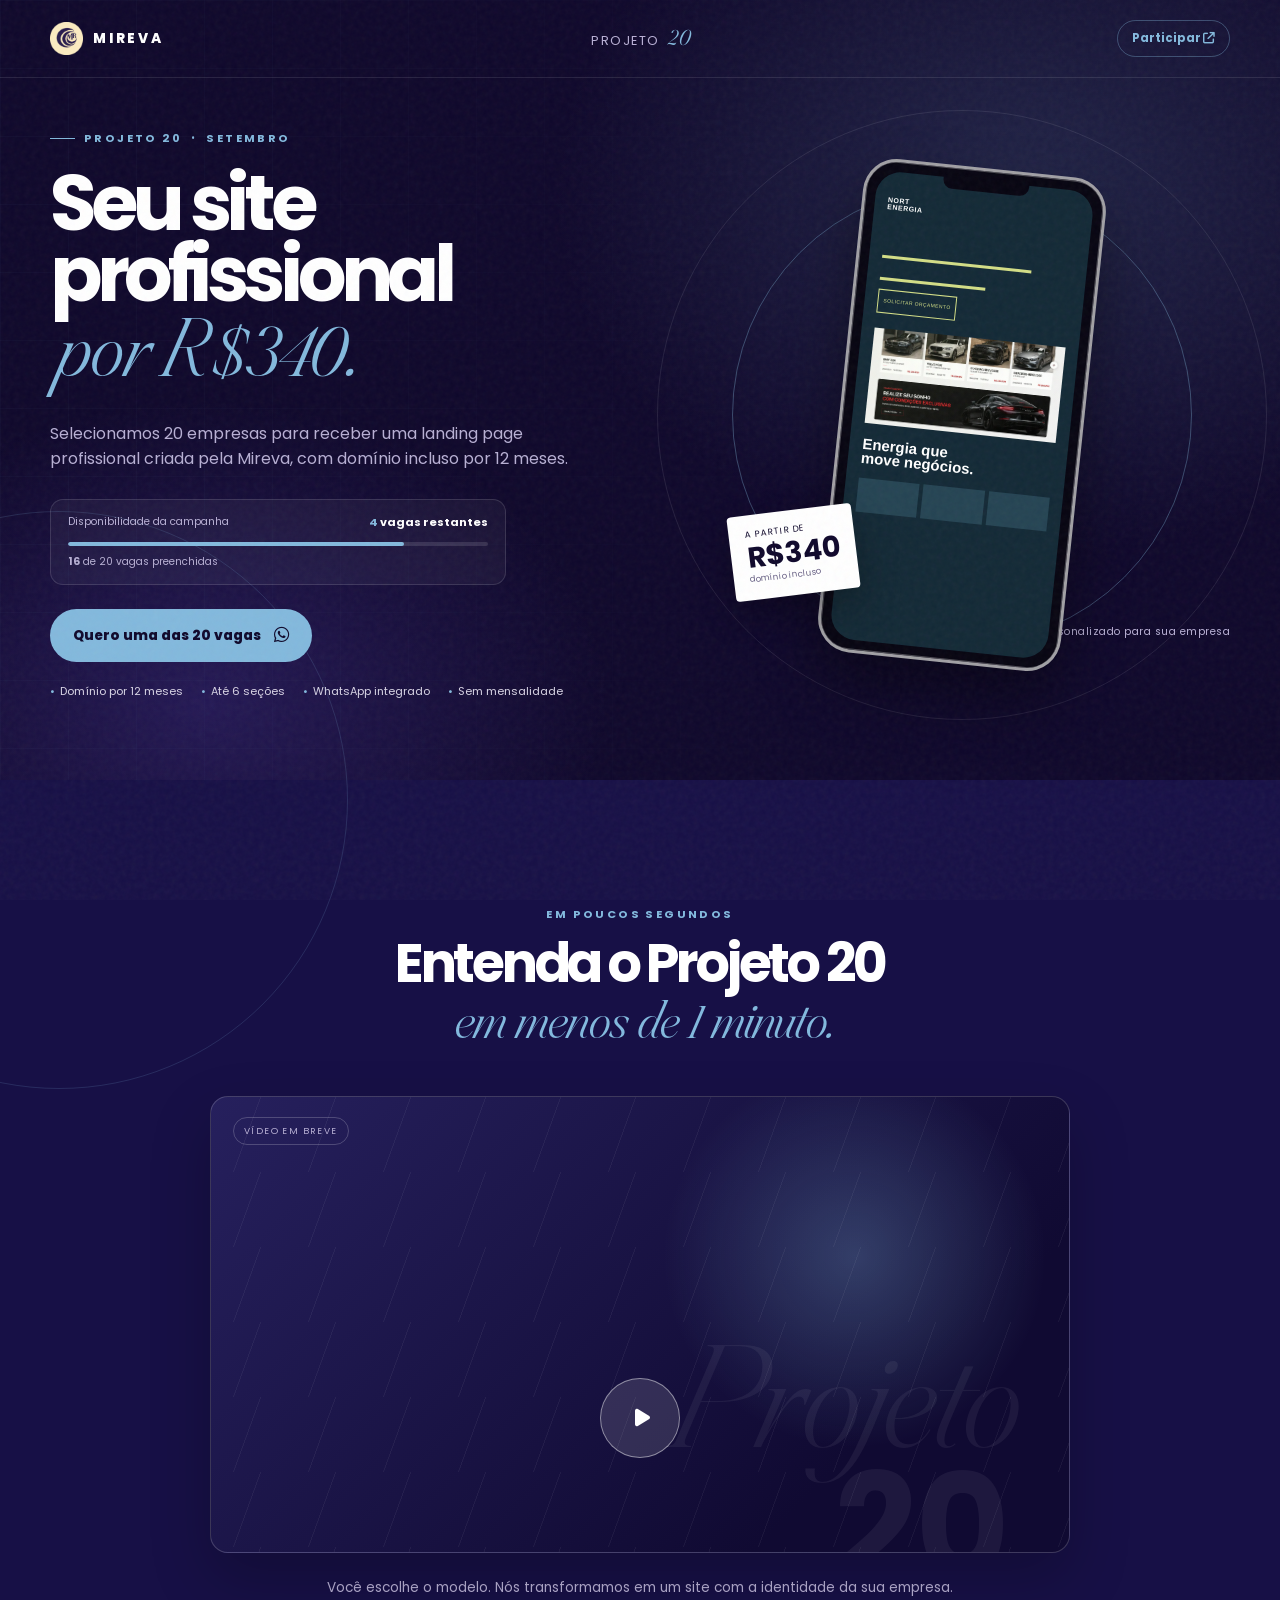
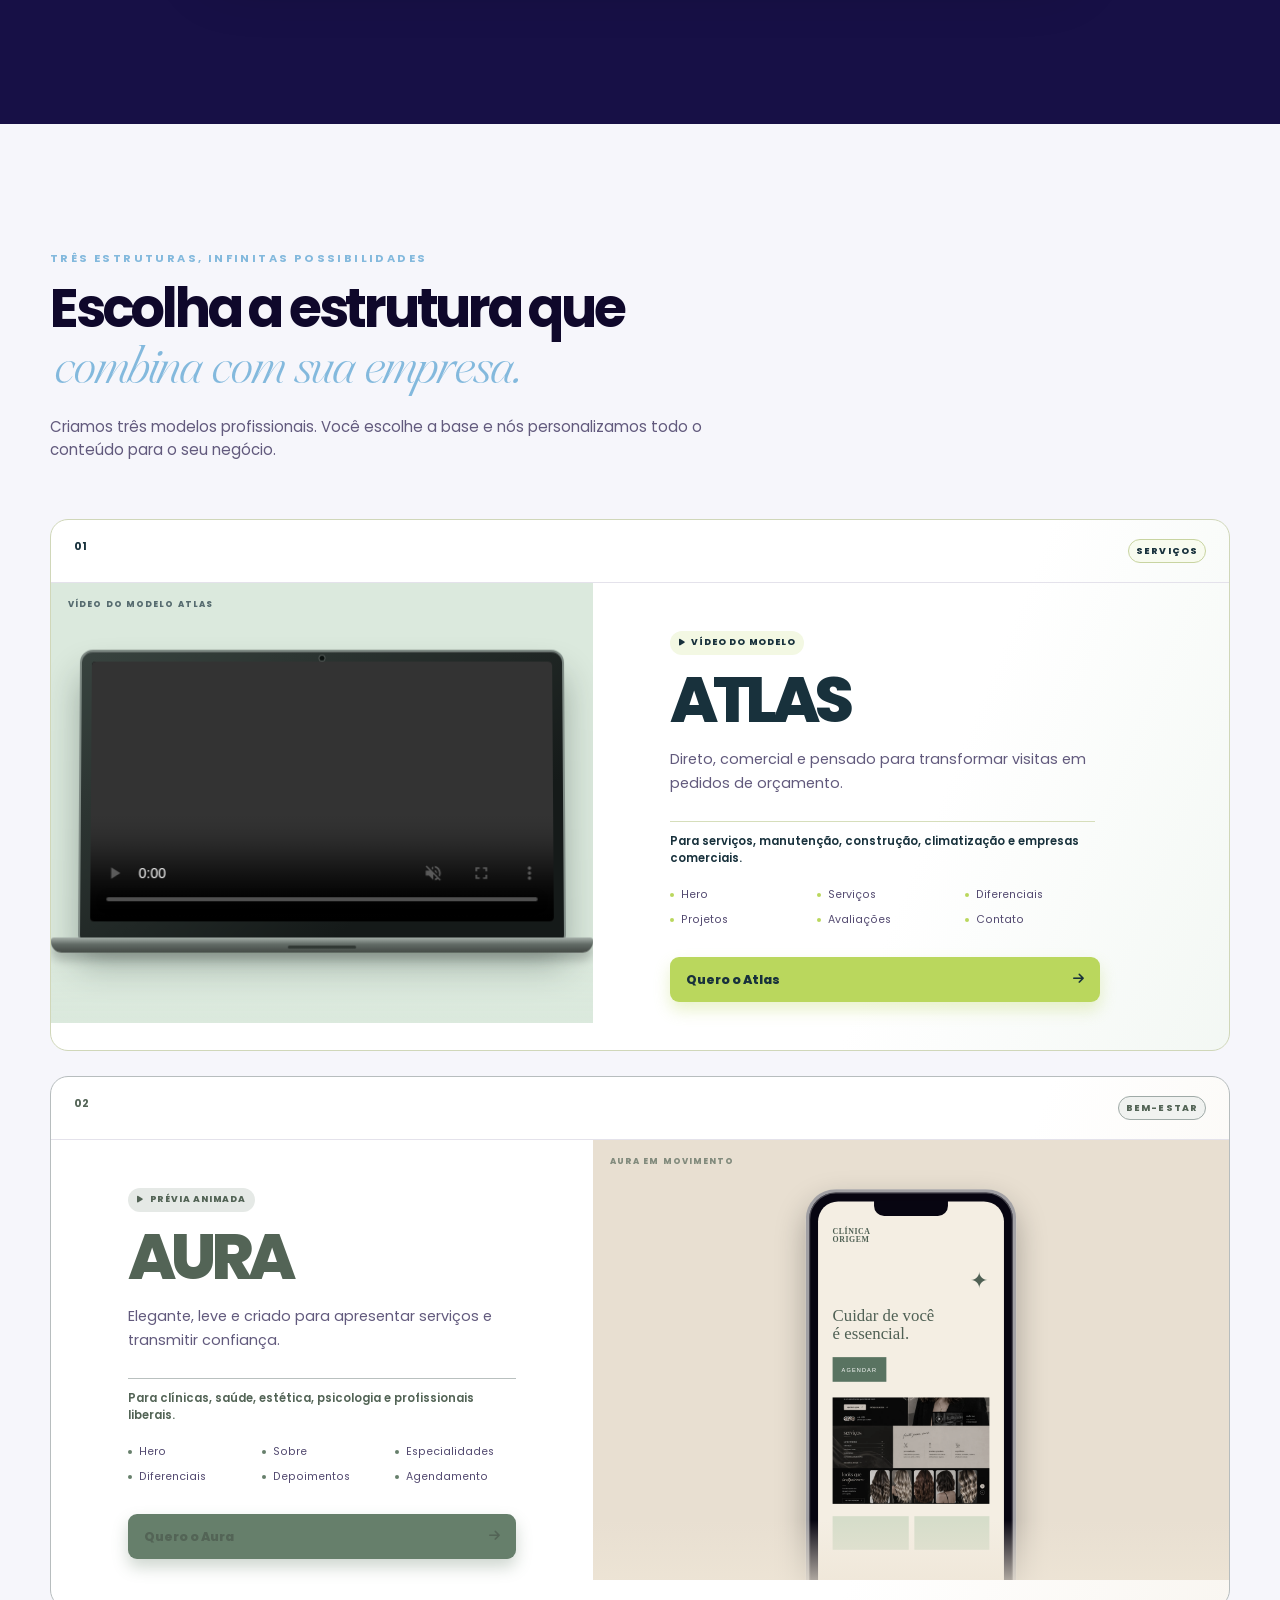
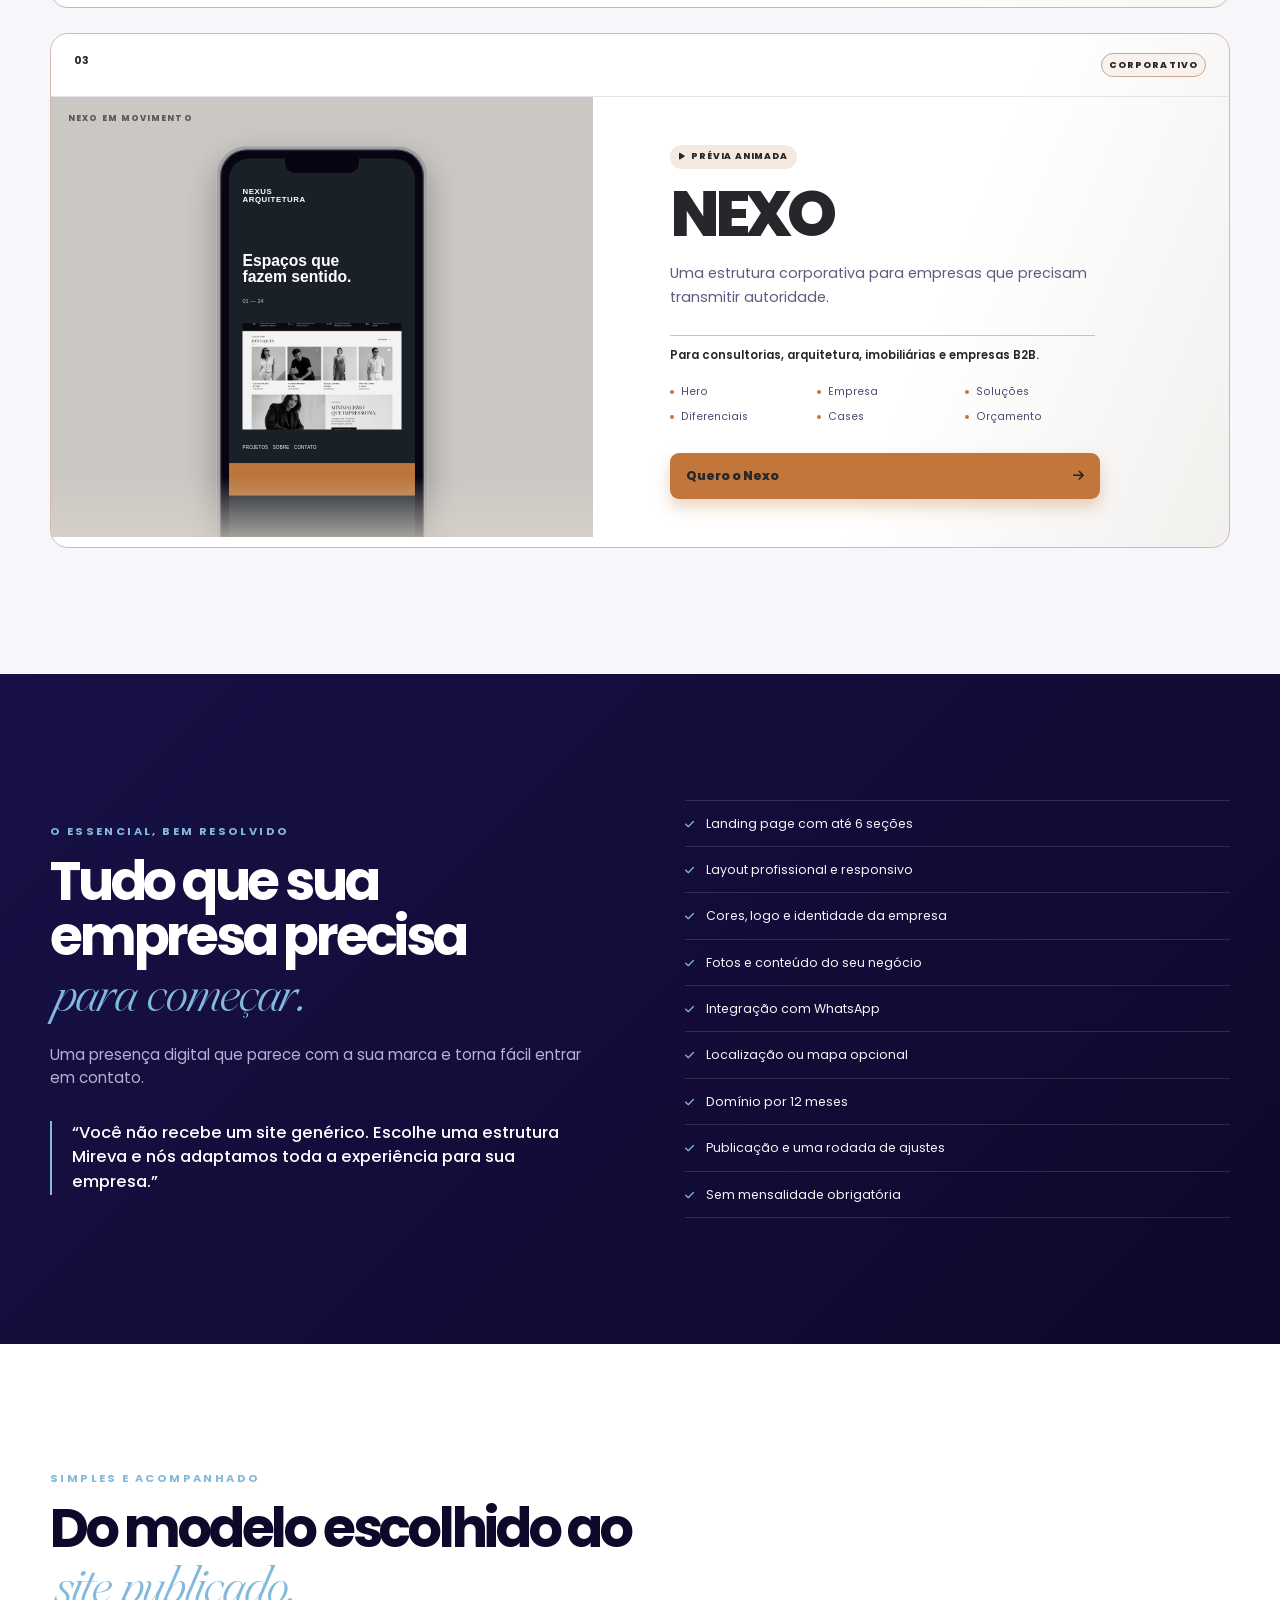
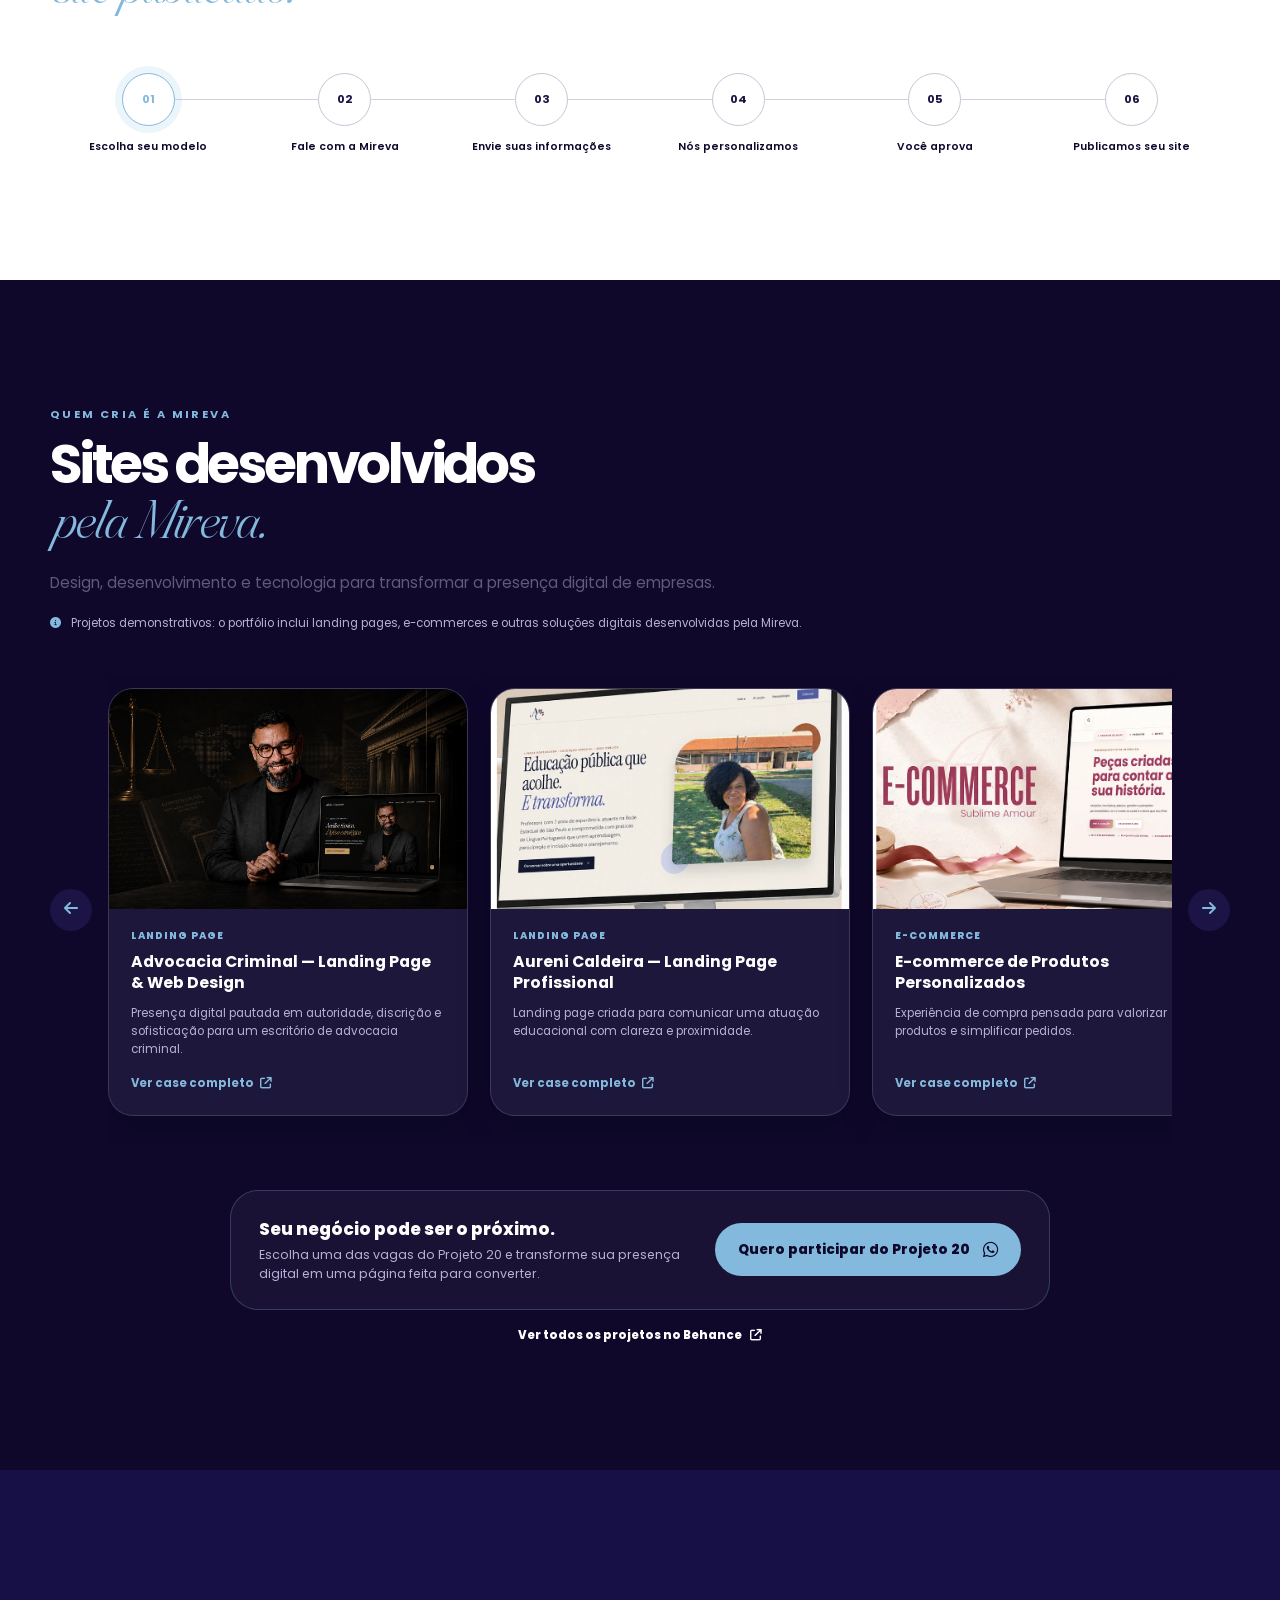
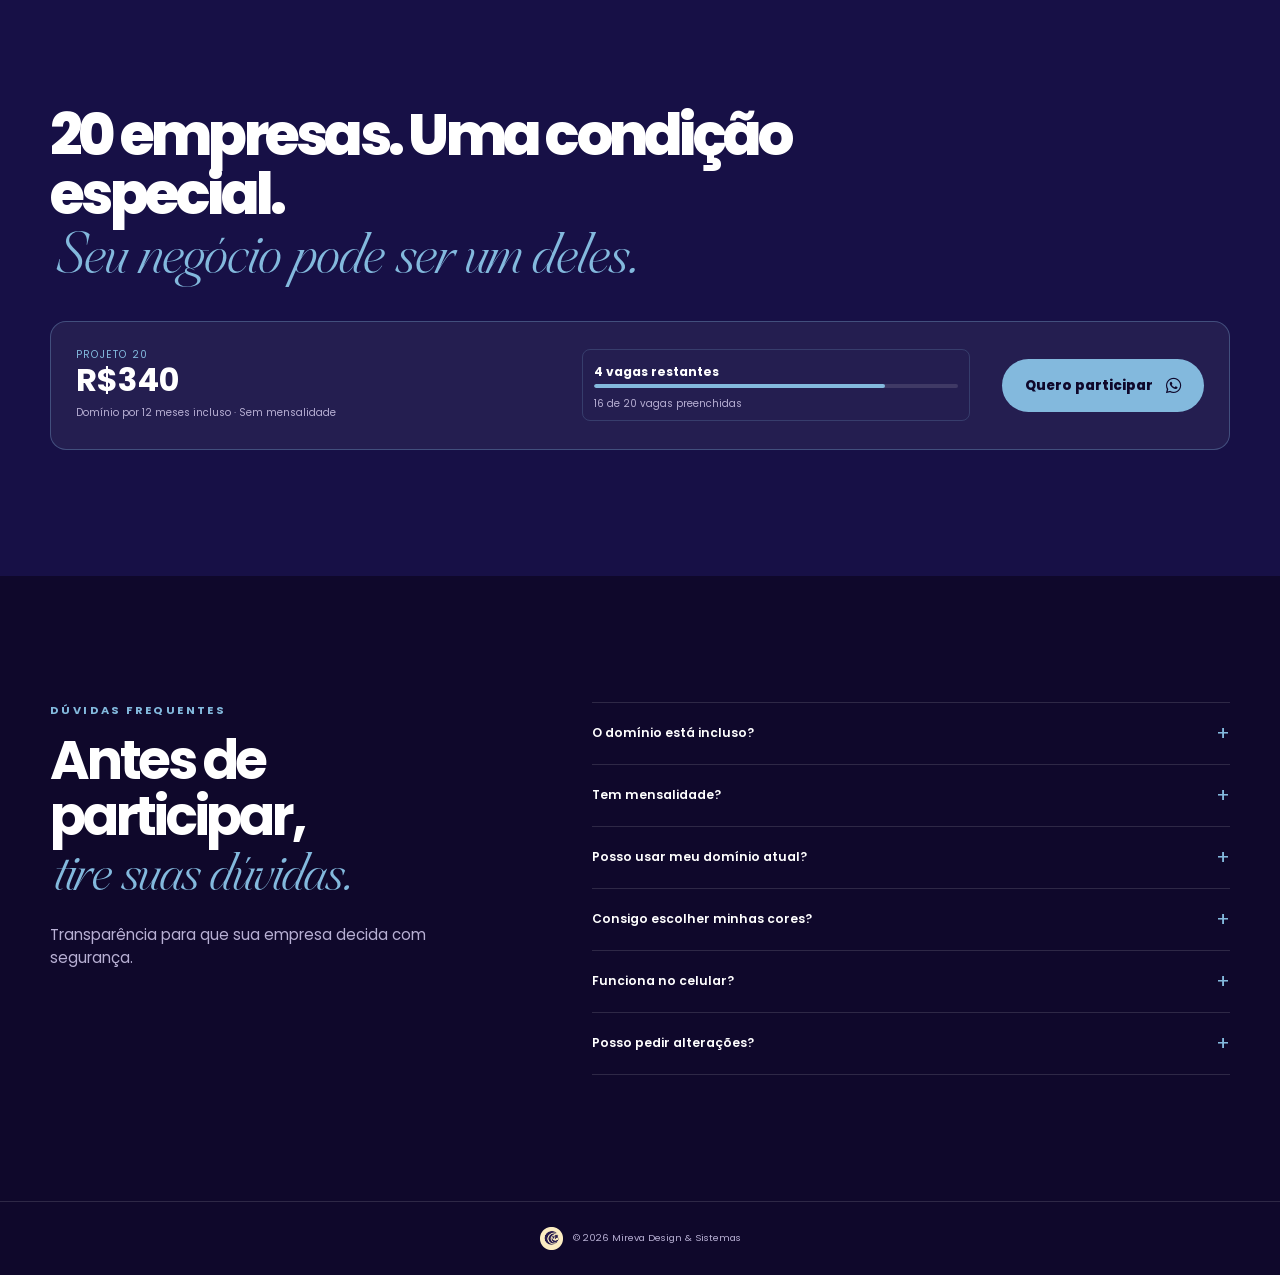
==== projeto-20/index.html @ 0e1b1648 "Adiciona landing Projeto 20" ====
<!doctype html>
<html lang="pt-BR">
<head>
  <meta charset="utf-8">
  <meta name="viewport" content="width=device-width, initial-scale=1">
  <meta name="description" content="Projeto 20 da Mireva: landing pages profissionais para 20 empresas, com domínio incluso por 12 meses.">
  <meta name="theme-color" content="#0f082b">
  <title>Projeto 20 | Mireva Design & Sistemas</title>
  <link rel="icon" type="image/png" href="assets/img/logo-branca.png">
  <link rel="preconnect" href="https://fonts.googleapis.com">
  <link rel="preconnect" href="https://fonts.gstatic.com" crossorigin>
  <link href="https://fonts.googleapis.com/css2?family=Poppins:wght@400;500;600;700;800&display=swap" rel="stylesheet">
  <link rel="stylesheet" href="https://cdnjs.cloudflare.com/ajax/libs/font-awesome/6.7.2/css/all.min.css">
  <link rel="stylesheet" href="style.css?v=7">
  <style>
    /* Mantido aqui para o preview sempre renderizar os modelos como seções completas. */
    .p20-model-grid{display:grid;grid-template-columns:1fr;overflow:visible;gap:25px;margin-top:57px;padding:0;scroll-snap-type:none}
    .p20-model{display:grid;grid-template-columns:minmax(330px,.92fr) 1.08fr;grid-template-areas:"top top" "phone info";align-items:stretch;flex:none;width:100%;border-radius:18px;scroll-snap-align:none}
    .p20-model:nth-child(even){grid-template-areas:"top top" "info phone"}
    .p20-model-top{grid-area:top;padding:19px 23px;border-bottom:1px solid #e4e2eb}.p20-model-phone{grid-area:phone;height:440px}.p20-model-phone .p20-phone{transform:translateY(42px) scale(1.12)}
    .p20-model-info{grid-area:info;display:flex;flex-direction:column;justify-content:center;padding:48px clamp(30px,6vw,82px)}.p20-model-info h3{font-size:clamp(2.7rem,5vw,4.4rem)}
    .p20-model-info>p{max-width:425px;min-height:0;font-size:.9rem;line-height:1.7;margin:15px 0 25px}.p20-model-info ul{max-width:430px;grid-template-columns:repeat(3,1fr);gap:8px 13px;font-size:.67rem}.p20-model-cta{max-width:430px;margin-top:28px;font-size:.78rem}
    @media(max-width:780px){.p20-model-grid{margin:40px 0 0;gap:17px}.p20-model,.p20-model:nth-child(even){grid-template-columns:1fr;grid-template-areas:"top" "phone" "info"}.p20-model-phone{height:330px}.p20-model-phone .p20-phone{transform:translateY(28px)}.p20-model-info{padding:29px 22px 25px}.p20-model-info h3{font-size:3rem}.p20-model-info>p{font-size:.8rem;margin:11px 0 19px}.p20-model-info ul{grid-template-columns:repeat(2,1fr);font-size:.62rem}.p20-model-cta{margin-top:21px}}
  </style>
</head>
<body>
  <div class="p20-grain" aria-hidden="true"></div>
  <header class="p20-header">
    <a class="p20-brand" href="#inicio" aria-label="Projeto 20, início">
      <img src="assets/img/logo-branca.png" alt="Mireva">
      <span>MIREVA</span>
    </a>
    <span class="p20-header-project">Projeto <i>20</i></span>
    <a class="p20-header-cta p20-whatsapp" data-message="Olá, Mireva! Quero saber mais sobre o Projeto 20." href="#vagas">Participar <i class="fa-solid fa-arrow-up-right-from-square"></i></a>
  </header>

  <main>
    <section class="p20-hero" id="inicio">
      <div class="p20-shell p20-hero-grid">
        <div class="p20-hero-copy p20-reveal">
          <p class="p20-kicker"><span></span> PROJETO 20 <b>•</b> SETEMBRO</p>
          <h1>Seu site profissional <em>por R$340.</em></h1>
          <p class="p20-lead">Selecionamos 20 empresas para receber uma landing page profissional criada pela Mireva, com domínio incluso por 12 meses.</p>
          <div class="p20-vacancies" aria-label="Disponibilidade da campanha">
            <div class="p20-vacancy-head"><span>Disponibilidade da campanha</span><strong><b data-vacancies>20</b> vagas restantes</strong></div>
            <div class="p20-progress" role="progressbar" aria-valuemin="0" aria-valuemax="20" aria-valuenow="0"><span data-progress></span></div>
            <small><b data-filled>0</b> de 20 vagas preenchidas</small>
          </div>
          <a class="p20-button p20-whatsapp" data-message="Olá, Mireva! Quero garantir uma das vagas do Projeto 20." href="#vagas">Quero uma das 20 vagas <i class="fa-brands fa-whatsapp"></i></a>
          <ul class="p20-points"><li>Domínio por 12 meses</li><li>Até 6 seções</li><li>WhatsApp integrado</li><li>Sem mensalidade</li></ul>
        </div>
        <div class="p20-hero-art p20-reveal" style="--delay:.14s" aria-label="Prévia de uma landing page Mireva">
          <div class="p20-orbit p20-orbit-a"></div><div class="p20-orbit p20-orbit-b"></div>
          <div class="p20-phone p20-phone-hero">
            <div class="p20-phone-bar"></div>
            <div class="p20-screen p20-demo-atlas">
              <div class="p20-demo-brand">NORT<br>ENERGIA</div><div class="p20-demo-line wide"></div><div class="p20-demo-line"></div><div class="p20-demo-action">SOLICITAR ORÇAMENTO</div><div class="p20-demo-photo"></div><div class="p20-demo-title">Energia que<br>move negócios.</div><div class="p20-demo-blocks"><i></i><i></i><i></i></div>
            </div>
          </div>
          <div class="p20-price-sticker"><small>a partir de</small><strong>R$340</strong><span>domínio incluso</span></div>
          <div class="p20-art-caption"><span></span> Personalizado para sua empresa</div>
        </div>
      </div>
    </section>

    <section class="p20-video p20-section">
      <div class="p20-shell p20-center p20-reveal">
        <p class="p20-eyebrow">Em poucos segundos</p>
        <h2>Entenda o Projeto 20 <em>em menos de 1 minuto.</em></h2>
        <div class="p20-video-frame" role="img" aria-label="Espaço reservado para o vídeo do Projeto 20">
          <div class="p20-video-glow"></div><span class="p20-video-label">Vídeo em breve</span><button class="p20-play" type="button" aria-label="Vídeo do Projeto 20 em breve"><i class="fa-solid fa-play"></i></button><div class="p20-video-copy"><span>Projeto</span><b>20</b></div>
        </div>
        <p class="p20-video-foot">Você escolhe o modelo. Nós transformamos em um site com a identidade da sua empresa.</p>
      </div>
    </section>

    <section class="p20-models p20-section" id="modelos">
      <div class="p20-shell">
        <div class="p20-section-heading p20-reveal"><p class="p20-eyebrow">Três estruturas, infinitas possibilidades</p><h2>Escolha a estrutura que <em>combina com sua empresa.</em></h2><p>Criamos três modelos profissionais. Você escolhe a base e nós personalizamos todo o conteúdo para o seu negócio.</p></div>
        <div class="p20-model-grid">
          <article class="p20-model p20-model-atlas p20-reveal">
            <div class="p20-model-top"><span class="p20-model-number">01</span><span class="p20-model-tag">SERVIÇOS</span></div>
            <div class="p20-model-phone"><div class="p20-laptop"><span class="p20-laptop-camera" aria-hidden="true"></span><div class="p20-laptop-screen"><video class="p20-atlas-video" autoplay muted loop playsinline controls preload="metadata" aria-label="Vídeo de demonstração da landing page Atlas"><source src="assets/videos/atlas-preview-optimized.mp4" type="video/mp4">Seu navegador não suporta vídeo.</video></div></div></div>
            <div class="p20-model-info"><span class="p20-model-preview"><i class="fa-solid fa-play"></i> Vídeo do modelo</span><h3>Atlas</h3><p>Direto, comercial e pensado para transformar visitas em pedidos de orçamento.</p><p class="p20-model-for">Para serviços, manutenção, construção, climatização e empresas comerciais.</p><ul><li>Hero</li><li>Serviços</li><li>Diferenciais</li><li>Projetos</li><li>Avaliações</li><li>Contato</li></ul><a class="p20-model-cta p20-whatsapp" data-message="Olá, Mireva! Quero o modelo Atlas no Projeto 20." href="#vagas">Quero o Atlas <i class="fa-solid fa-arrow-right"></i></a></div>
          </article>
          <article class="p20-model p20-model-aura p20-reveal" style="--delay:.1s">
            <div class="p20-model-top"><span class="p20-model-number">02</span><span class="p20-model-tag">BEM-ESTAR</span></div>
            <div class="p20-model-phone"><div class="p20-phone"><div class="p20-phone-bar"></div><div class="p20-screen p20-demo-aura"><div class="p20-demo-brand">CLÍNICA<br>ORIGEM</div><div class="p20-aura-flower">✦</div><div class="p20-aura-title">Cuidar de você<br>é essencial.</div><div class="p20-aura-button">AGENDAR</div><div class="p20-aura-image"></div><div class="p20-aura-cards"><i></i><i></i></div></div></div></div>
            <div class="p20-model-info"><span class="p20-model-preview"><i class="fa-solid fa-play"></i> Prévia animada</span><h3>Aura</h3><p>Elegante, leve e criado para apresentar serviços e transmitir confiança.</p><p class="p20-model-for">Para clínicas, saúde, estética, psicologia e profissionais liberais.</p><ul><li>Hero</li><li>Sobre</li><li>Especialidades</li><li>Diferenciais</li><li>Depoimentos</li><li>Agendamento</li></ul><a class="p20-model-cta p20-whatsapp" data-message="Olá, Mireva! Quero o modelo Aura no Projeto 20." href="#vagas">Quero o Aura <i class="fa-solid fa-arrow-right"></i></a></div>
          </article>
          <article class="p20-model p20-model-nexo p20-reveal" style="--delay:.2s">
            <div class="p20-model-top"><span class="p20-model-number">03</span><span class="p20-model-tag">CORPORATIVO</span></div>
            <div class="p20-model-phone"><div class="p20-phone"><div class="p20-phone-bar"></div><div class="p20-screen p20-demo-nexo"><div class="p20-demo-brand">NEXUS<br>ARQUITETURA</div><div class="p20-nexo-title">Espaços que<br>fazem sentido.</div><div class="p20-nexo-number">01 — 24</div><div class="p20-nexo-image"></div><div class="p20-nexo-links">PROJETOS &nbsp; SOBRE &nbsp; CONTATO</div><div class="p20-nexo-band"></div></div></div></div>
            <div class="p20-model-info"><span class="p20-model-preview"><i class="fa-solid fa-play"></i> Prévia animada</span><h3>Nexo</h3><p>Uma estrutura corporativa para empresas que precisam transmitir autoridade.</p><p class="p20-model-for">Para consultorias, arquitetura, imobiliárias e empresas B2B.</p><ul><li>Hero</li><li>Empresa</li><li>Soluções</li><li>Diferenciais</li><li>Cases</li><li>Orçamento</li></ul><a class="p20-model-cta p20-whatsapp" data-message="Olá, Mireva! Quero o modelo Nexo no Projeto 20." href="#vagas">Quero o Nexo <i class="fa-solid fa-arrow-right"></i></a></div>
          </article>
        </div>
      </div>
    </section>

    <section class="p20-included p20-section">
      <div class="p20-shell p20-included-grid"><div class="p20-section-heading p20-reveal"><p class="p20-eyebrow">O essencial, bem resolvido</p><h2>Tudo que sua empresa precisa <em>para começar.</em></h2><p>Uma presença digital que parece com a sua marca e torna fácil entrar em contato.</p><blockquote>“Você não recebe um site genérico. Escolhe uma estrutura Mireva e nós adaptamos toda a experiência para sua empresa.”</blockquote></div><ul class="p20-included-list p20-reveal" style="--delay:.12s"><li><i class="fa-solid fa-check"></i> Landing page com até 6 seções</li><li><i class="fa-solid fa-check"></i> Layout profissional e responsivo</li><li><i class="fa-solid fa-check"></i> Cores, logo e identidade da empresa</li><li><i class="fa-solid fa-check"></i> Fotos e conteúdo do seu negócio</li><li><i class="fa-solid fa-check"></i> Integração com WhatsApp</li><li><i class="fa-solid fa-check"></i> Localização ou mapa opcional</li><li><i class="fa-solid fa-check"></i> Domínio por 12 meses</li><li><i class="fa-solid fa-check"></i> Publicação e uma rodada de ajustes</li><li><i class="fa-solid fa-check"></i> Sem mensalidade obrigatória</li></ul></div>
    </section>

    <section class="p20-process p20-section"><div class="p20-shell"><div class="p20-section-heading p20-reveal"><p class="p20-eyebrow">Simples e acompanhado</p><h2>Do modelo escolhido ao <em>site publicado.</em></h2></div><ol class="p20-steps"><li class="p20-reveal"><b>01</b><span>Escolha seu modelo</span></li><li class="p20-reveal"><b>02</b><span>Fale com a Mireva</span></li><li class="p20-reveal"><b>03</b><span>Envie suas informações</span></li><li class="p20-reveal"><b>04</b><span>Nós personalizamos</span></li><li class="p20-reveal"><b>05</b><span>Você aprova</span></li><li class="p20-reveal"><b>06</b><span>Publicamos seu site</span></li></ol></div></section>

    <section class="p20-work p20-section"><div class="p20-shell"><div class="p20-section-heading p20-reveal"><p class="p20-eyebrow">Quem cria é a Mireva</p><h2>Sites desenvolvidos <em>pela Mireva.</em></h2><p>Design, desenvolvimento e tecnologia para transformar a presença digital de empresas.</p></div><p class="p20-project-note p20-reveal"><i class="fa-solid fa-circle-info"></i> Projetos demonstrativos: o portfólio inclui landing pages, e-commerces e outras soluções digitais desenvolvidas pela Mireva.</p><div class="p20-case-carousel-wrap p20-reveal"><button class="p20-case-arrow p20-case-prev" type="button" aria-label="Ver projetos anteriores"><i class="fa-solid fa-arrow-left"></i></button><div class="p20-case-carousel" id="p20CaseCarousel" aria-label="Carrossel de projetos da Mireva"><a class="p20-case-card" href="https://www.behance.net/gallery/254994459/Advocacia-Criminal-Landing-Page-Web-Design" target="_blank" rel="noopener"><img src="assets/img/behance/advocacia-criminal.png" alt="Landing page para advocacia criminal" loading="lazy"><span>Landing Page</span><h3>Advocacia Criminal — Landing Page &amp; Web Design</h3><p>Presença digital pautada em autoridade, discrição e sofisticação para um escritório de advocacia criminal.</p><b>Ver case completo <i class="fa-solid fa-arrow-up-right-from-square"></i></b></a><a class="p20-case-card" href="https://www.behance.net/gallery/253688477/Aureni-Caldeira-Landing-Page-Profissional" target="_blank" rel="noopener"><img src="assets/img/behance/educacao-publica.png" alt="Landing page profissional de Aureni Caldeira" loading="lazy"><span>Landing Page</span><h3>Aureni Caldeira — Landing Page Profissional</h3><p>Landing page criada para comunicar uma atuação educacional com clareza e proximidade.</p><b>Ver case completo <i class="fa-solid fa-arrow-up-right-from-square"></i></b></a><a class="p20-case-card" href="https://www.behance.net/gallery/253688427/E-commerce-de-Produtos-Personalizados" target="_blank" rel="noopener"><img src="assets/img/behance/sublime-amour.png" alt="E-commerce de produtos personalizados" loading="lazy"><span>E-commerce</span><h3>E-commerce de Produtos Personalizados</h3><p>Experiência de compra pensada para valorizar produtos e simplificar pedidos.</p><b>Ver case completo <i class="fa-solid fa-arrow-up-right-from-square"></i></b></a><a class="p20-case-card" href="https://www.behance.net/gallery/252572629/Landing-Page-Nutricionista-Clinica-e-Comportamental" target="_blank" rel="noopener"><img src="assets/img/behance/carla-medeiros.png" alt="Landing page nutricionista clínica e comportamental" loading="lazy"><span>Landing Page</span><h3>Landing Page Nutricionista Clínica e Comportamental</h3><p>Página criada para apresentar a proposta profissional e orientar novos atendimentos.</p><b>Ver case completo <i class="fa-solid fa-arrow-up-right-from-square"></i></b></a><a class="p20-case-card" href="https://www.behance.net/gallery/252474619/Landing-Page-Premium-Esttica" target="_blank" rel="noopener"><img src="assets/img/behance/or-estetica.png" alt="Landing page premium para estética" loading="lazy"><span>Landing Page</span><h3>Landing Page Premium — Estética</h3><p>Uma presença digital premium para apresentar procedimentos e facilitar o contato.</p><b>Ver case completo <i class="fa-solid fa-arrow-up-right-from-square"></i></b></a><a class="p20-case-card" href="https://www.behance.net/gallery/252461949/ZC-Fotografa-Landing-Page" target="_blank" rel="noopener"><img src="assets/img/behance/casamentos.png" alt="Landing page para fotógrafa de casamentos" loading="lazy"><span>Landing Page</span><h3>ZC Fotógrafa — Landing Page</h3><p>Projeto visual para reunir portfólio, serviços e pedidos de orçamento.</p><b>Ver case completo <i class="fa-solid fa-arrow-up-right-from-square"></i></b></a></div><button class="p20-case-arrow p20-case-next" type="button" aria-label="Ver próximos projetos"><i class="fa-solid fa-arrow-right"></i></button></div><div class="p20-cases-cta p20-reveal"><div><p>Seu negócio pode ser o próximo.</p><span>Escolha uma das vagas do Projeto 20 e transforme sua presença digital em uma página feita para converter.</span></div><a class="p20-button p20-whatsapp" data-message="Olá, Mireva! Quero participar do Projeto 20." href="#vagas">Quero participar do Projeto 20 <i class="fa-brands fa-whatsapp"></i></a></div><a class="p20-behance-link" href="https://www.behance.net/mireva" target="_blank" rel="noopener">Ver todos os projetos no Behance <i class="fa-solid fa-arrow-up-right-from-square"></i></a></div></section>

    <section class="p20-final p20-section" id="vagas"><div class="p20-closing p20-shell p20-reveal"><p>20 empresas. Uma condição especial. <em>Seu negócio pode ser um deles.</em></p><div class="p20-closing-card"><div><span>Projeto 20</span><strong>R$340</strong><small>Domínio por 12 meses incluso · Sem mensalidade</small></div><div class="p20-closing-status"><b><span data-vacancies>20</span> vagas restantes</b><div class="p20-progress"><span data-progress></span></div><small><span data-filled>0</span> de 20 vagas preenchidas</small></div><a class="p20-button p20-whatsapp" data-message="Olá, Mireva! Quero participar do Projeto 20." href="#inicio">Quero participar <i class="fa-brands fa-whatsapp"></i></a></div></div></section>
    <section class="p20-faq-last p20-section"><div class="p20-shell p20-faq-last-grid"><div class="p20-section-heading p20-reveal"><p class="p20-eyebrow">Dúvidas frequentes</p><h2>Antes de participar, <em>tire suas dúvidas.</em></h2><p>Transparência para que sua empresa decida com segurança.</p></div><div class="p20-faq p20-reveal" style="--delay:.12s"><details><summary>O domínio está incluso?<i>+</i></summary><p>Sim. O registro do domínio está incluso por 12 meses.</p></details><details><summary>Tem mensalidade?<i>+</i></summary><p>Não existe mensalidade obrigatória.</p></details><details><summary>Posso usar meu domínio atual?<i>+</i></summary><p>Sim. Adaptamos a publicação para o domínio que sua empresa já utiliza.</p></details><details><summary>Consigo escolher minhas cores?<i>+</i></summary><p>Sim. O modelo será adaptado à identidade da sua empresa.</p></details><details><summary>Funciona no celular?<i>+</i></summary><p>Sim. Todo o Projeto 20 é desenvolvido com prioridade para smartphones.</p></details><details><summary>Posso pedir alterações?<i>+</i></summary><p>Está incluída uma rodada de ajustes após a primeira versão.</p></details></div></div></section>
  </main>
  <a class="p20-mobile-cta p20-whatsapp" data-message="Olá, Mireva! Quero garantir uma das vagas do Projeto 20." href="#vagas"><span>Quero uma vaga</span><i class="fa-brands fa-whatsapp"></i></a>
  <footer class="p20-footer"><img src="assets/img/logo-branca.png" alt="Mireva"><span>© 2026 Mireva Design & Sistemas</span></footer>
  <script src="script.js?v=2"></script>
</body>
</html>
---- projeto-20/style.css ----
@font-face{font-family:Griffiths;src:url('assets/fonts/Griffiths.otf') format('opentype');font-display:swap}

.p20-project-note{display:flex;align-items:flex-start;gap:9px;max-width:760px;margin:21px 0 28px;color:var(--p20-muted);font-size:.72rem;line-height:1.55}.p20-project-note i{margin-top:3px;color:var(--p20-blue)}@media(max-width:780px){.p20-project-note{font-size:.67rem;margin:18px 0 23px}}

.p20-case-carousel-wrap{display:flex;align-items:center;gap:16px;margin-top:43px}.p20-case-carousel{display:flex;flex:1;gap:22px;overflow-x:auto;padding:12px 4px 28px;scroll-behavior:smooth;scroll-snap-type:x mandatory;scrollbar-width:none;overscroll-behavior-x:contain}.p20-case-carousel::-webkit-scrollbar{display:none}.p20-case-carousel .p20-case-card{flex:0 0 min(360px,78vw);scroll-snap-align:start;scroll-snap-stop:always}.p20-case-arrow{flex:0 0 42px;width:42px;height:42px;border:0;border-radius:50%;background:#1c1445;color:var(--p20-blue);cursor:pointer;transition:transform .2s,background .2s}.p20-case-arrow:hover{transform:scale(1.08);background:#30266a}.p20-case-carousel .p20-case-card img{height:220px}@media(max-width:780px){.p20-case-carousel-wrap{display:block;margin:30px -18px 0}.p20-case-arrow{display:none}.p20-case-carousel{gap:14px;padding:8px 18px 10px}.p20-case-carousel .p20-case-card{flex-basis:calc(100% - 40px)}.p20-case-carousel .p20-case-card img{height:192px}}

/* Cases: mesma leitura da seção de projetos da Mireva, adaptada ao Projeto 20. */
.p20-case-grid{display:grid;grid-template-columns:repeat(3,1fr);gap:20px;margin-top:48px}.p20-case-card{min-width:0;display:flex;flex-direction:column;overflow:hidden;border:1px solid rgba(255,255,255,.14);border-radius:25px;background:#1d173b;color:#fff;box-shadow:0 12px 35px rgba(0,0,0,.18);transition:transform .3s,box-shadow .3s}.p20-case-card:hover{transform:translateY(-7px);box-shadow:0 22px 48px rgba(0,0,0,.32)}.p20-case-card img{width:100%;height:205px;object-fit:cover}.p20-case-card>span{margin:19px 22px 8px;color:var(--p20-blue);font-size:.62rem;font-weight:800;letter-spacing:1px;text-transform:uppercase}.p20-case-card h3{padding:0 22px;font-size:.98rem;line-height:1.35}.p20-case-card p{padding:10px 22px 0;color:var(--p20-muted);font-size:.73rem;line-height:1.55}.p20-case-card b{display:block;margin-top:auto;padding:17px 22px 22px;color:var(--p20-blue);font-size:.72rem}.p20-case-card b i{margin-left:4px}.p20-cases-cta{display:flex;align-items:center;justify-content:space-between;gap:26px;max-width:820px;margin:46px auto 0;padding:25px 28px;border:1px solid rgba(131,185,221,.26);border-radius:28px;background:rgba(255,255,255,.045)}.p20-cases-cta p{font-size:1.06rem;font-weight:800}.p20-cases-cta span{display:block;max-width:470px;margin-top:4px;color:var(--p20-muted);font-size:.78rem;line-height:1.5}.p20-cases-cta .p20-button{flex:0 0 auto;white-space:nowrap}.p20-behance-link{display:flex;width:max-content;align-items:center;gap:8px;margin:17px auto 0;color:#fff;font-size:.72rem;font-weight:800}.p20-behance-link:hover{color:var(--p20-blue)}
@media(max-width:780px){.p20-case-grid{display:flex;overflow-x:auto;gap:14px;margin:35px -18px 0;padding:0 18px 10px;scroll-snap-type:x mandatory;scrollbar-width:none}.p20-case-grid::-webkit-scrollbar{display:none}.p20-case-card{flex:0 0 calc(100% - 40px);scroll-snap-align:start}.p20-case-card img{height:192px}.p20-cases-cta{flex-direction:column;align-items:flex-start;margin-top:34px;padding:23px;gap:19px}.p20-cases-cta .p20-button{width:100%}.p20-behance-link{font-size:.68rem}}
:root{--p20-ink:#0f082b;--p20-navy:#1c1445;--p20-blue:#83b9dd;--p20-white:#fff;--p20-muted:#b8b0d4;--p20-line:rgba(255,255,255,.13);--p20-shell:1180px}*{box-sizing:border-box;margin:0}html{scroll-behavior:smooth}body{font-family:Poppins,Arial,sans-serif;background:var(--p20-ink);color:#fff;line-height:1.55;overflow-x:hidden}a{text-decoration:none;color:inherit}button{font:inherit}.p20-shell{width:min(var(--p20-shell),calc(100% - 48px));margin:auto}.p20-section{position:relative;padding:126px 0}.p20-grain{position:fixed;inset:0;pointer-events:none;z-index:10;opacity:.06;background-image:url("data:image/svg+xml,%3Csvg viewBox='0 0 180 180' xmlns='http://www.w3.org/2000/svg'%3E%3Cfilter id='n'%3E%3CfeTurbulence type='fractalNoise' baseFrequency='.9' numOctaves='4' stitchTiles='stitch'/%3E%3C/filter%3E%3Crect width='100%25' height='100%25' filter='url(%23n)' opacity='.8'/%3E%3C/svg%3E")}.p20-header{height:78px;display:flex;align-items:center;justify-content:space-between;padding:0 max(24px,calc((100vw - var(--p20-shell))/2));position:absolute;inset:0 0 auto;z-index:4;border-bottom:1px solid rgba(255,255,255,.1)}.p20-brand{display:flex;align-items:center;gap:10px;font-weight:800;font-size:.85rem;letter-spacing:2.8px}.p20-brand img{width:33px;height:33px;object-fit:contain}.p20-header-project{font-size:.8rem;letter-spacing:1.5px;text-transform:uppercase;color:var(--p20-muted)}.p20-header-project i{font-family:Griffiths,cursive;font-size:1.6rem;color:var(--p20-blue);font-style:normal;margin-left:2px}.p20-header-cta{font-size:.72rem;font-weight:700;padding:9px 14px;border:1px solid rgba(131,185,221,.35);border-radius:999px;color:var(--p20-blue);transition:.25s}.p20-header-cta:hover{background:var(--p20-blue);color:var(--p20-ink)}
.p20-hero{position:relative;min-height:780px;display:flex;align-items:center;padding:130px 0 80px;isolation:isolate;overflow:hidden;background:radial-gradient(ellipse 55% 70% at 80% 25%,rgba(131,185,221,.16),transparent 67%),radial-gradient(ellipse 45% 55% at 16% 90%,rgba(68,50,147,.4),transparent 70%),var(--p20-ink)}.p20-hero:after{content:"";position:absolute;inset:0;z-index:-1;opacity:.25;background-image:linear-gradient(rgba(131,185,221,.13) 1px,transparent 1px),linear-gradient(90deg,rgba(131,185,221,.13) 1px,transparent 1px);background-size:68px 68px;mask-image:linear-gradient(90deg,#000,transparent 75%)}.p20-hero-grid{display:grid;grid-template-columns:1.05fr .95fr;align-items:center;gap:50px}.p20-kicker,.p20-eyebrow{font-size:.7rem;font-weight:700;color:var(--p20-blue);letter-spacing:2.4px;text-transform:uppercase}.p20-kicker{display:flex;align-items:center;gap:9px;margin-bottom:20px}.p20-kicker span{width:25px;height:1px;background:var(--p20-blue)}.p20-kicker b{font-size:.5rem}.p20-hero h1{font-size:clamp(3.5rem,6vw,5.7rem);letter-spacing:-.075em;line-height:.93;max-width:680px}.p20-hero h1 em,.p20-section h2 em,.p20-closing em{font-family:Griffiths,cursive;font-weight:400;color:var(--p20-blue);font-style:normal;letter-spacing:0;white-space:nowrap}.p20-hero h1 em{font-size:1.07em;display:block;margin-top:7px}.p20-lead{margin:28px 0;max-width:550px;color:var(--p20-muted);font-size:1rem}.p20-vacancies{max-width:456px;padding:14px 17px;border:1px solid var(--p20-line);border-radius:13px;background:rgba(255,255,255,.045);margin-bottom:24px}.p20-vacancy-head{display:flex;justify-content:space-between;gap:12px;font-size:.66rem;color:var(--p20-muted);margin-bottom:10px}.p20-vacancy-head strong{color:#fff;font-size:.7rem}.p20-vacancy-head b{color:var(--p20-blue)}.p20-progress{height:4px;background:rgba(255,255,255,.12);border-radius:5px;overflow:hidden}.p20-progress span{display:block;height:100%;background:var(--p20-blue);border-radius:inherit;transition:width .5s}.p20-vacancies small,.p20-closing-status small{display:block;margin-top:8px;font-size:.64rem;color:var(--p20-muted)}.p20-button{display:inline-flex;align-items:center;justify-content:center;gap:13px;border-radius:999px;padding:16px 23px;background:var(--p20-blue);color:var(--p20-ink);font-weight:800;font-size:.85rem;transition:transform .25s,box-shadow .25s}.p20-button:hover{transform:translateY(-3px);box-shadow:0 12px 34px rgba(131,185,221,.28)}.p20-button i{font-size:1.1rem}.p20-points{display:flex;gap:9px 18px;flex-wrap:wrap;margin-top:21px;padding:0;list-style:none;color:#d8d4e5;font-size:.69rem}.p20-points li:before{content:"•";color:var(--p20-blue);padding-right:5px}.p20-hero-art{position:relative;min-height:500px;display:grid;place-items:center}.p20-phone{position:relative;width:188px;height:381px;padding:8px;background:#070511;border:3px solid rgba(255,255,255,.62);border-radius:27px;box-shadow:0 30px 60px rgba(0,0,0,.42);overflow:hidden}.p20-phone:after{content:"";position:absolute;inset:0;border-radius:24px;border:1px solid rgba(255,255,255,.28);pointer-events:none}.p20-phone-hero{width:244px;height:496px;border-radius:34px;padding:10px;transform:rotate(6deg);z-index:1}.p20-phone-hero:after{border-radius:30px}.p20-phone-bar{position:absolute;z-index:2;width:36%;height:14px;left:32%;top:7px;border-radius:0 0 9px 9px;background:#070511}.p20-screen{height:100%;overflow:hidden;border-radius:18px;position:relative}.p20-phone-hero .p20-screen{border-radius:25px}.p20-orbit{position:absolute;border:1px solid rgba(131,185,221,.35);border-radius:50%}.p20-orbit-a{height:460px;width:460px}.p20-orbit-b{height:610px;width:610px;border-color:rgba(255,255,255,.09)}.p20-price-sticker{position:absolute;z-index:2;left:7%;bottom:14%;display:flex;flex-direction:column;padding:13px 16px;background:#fff;color:var(--p20-ink);border-radius:4px;transform:rotate(-7deg);box-shadow:0 15px 35px rgba(0,0,0,.28)}.p20-price-sticker small{font-size:.55rem;text-transform:uppercase;letter-spacing:1px}.p20-price-sticker strong{font-size:1.8rem;line-height:1.1}.p20-price-sticker span{font-size:.54rem;color:#665e83}.p20-art-caption{position:absolute;right:0;bottom:5%;color:var(--p20-muted);font-size:.65rem;letter-spacing:.5px}.p20-art-caption span{display:inline-block;width:30px;height:1px;background:var(--p20-blue);vertical-align:middle;margin-right:8px}
.p20-center{text-align:center}.p20-section h2{font-size:clamp(2.2rem,4.2vw,4rem);line-height:1.03;letter-spacing:-.06em}.p20-video{background:#171046}.p20-video:before{content:"";position:absolute;width:45vw;height:45vw;border:1px solid rgba(131,185,221,.16);border-radius:50%;top:-21vw;left:-18vw}.p20-center h2{max-width:760px;margin:13px auto 44px}.p20-video-frame{position:relative;overflow:hidden;width:min(860px,100%);aspect-ratio:16/8.5;margin:auto;border-radius:18px;border:1px solid rgba(255,255,255,.18);background:radial-gradient(circle at 75% 35%,rgba(131,185,221,.28),transparent 27%),linear-gradient(135deg,#26205d,#100a32 76%);display:grid;place-items:center;box-shadow:0 25px 60px rgba(0,0,0,.22)}.p20-video-frame:after{content:"";position:absolute;inset:0;background:linear-gradient(110deg,transparent 0 48%,rgba(255,255,255,.05) 48.2% 49%,transparent 49.2%);background-size:75px 75px}.p20-video-label{position:absolute;top:20px;left:22px;border:1px solid rgba(255,255,255,.2);border-radius:99px;padding:6px 10px;text-transform:uppercase;letter-spacing:1.4px;font-size:.57rem;color:var(--p20-muted)}.p20-play{z-index:1;width:80px;height:80px;border-radius:50%;border:1px solid rgba(255,255,255,.45);background:rgba(255,255,255,.13);color:white;font-size:1.25rem;cursor:not-allowed}.p20-play i{padding-left:4px}.p20-video-copy{position:absolute;right:7%;bottom:-7%;font-size:clamp(4rem,12vw,9rem);line-height:.8;font-weight:800;color:rgba(255,255,255,.06);text-align:right}.p20-video-copy span{display:block;font-family:Griffiths;font-weight:400}.p20-video-foot{color:var(--p20-muted);font-size:.85rem;margin-top:24px}
.p20-models{background:#f6f6fb;color:var(--p20-ink)}.p20-section-heading{max-width:690px}.p20-section-heading .p20-eyebrow{margin-bottom:14px}.p20-section-heading>p:not(.p20-eyebrow){color:#625a7d;font-size:.94rem;margin-top:18px}.p20-model-grid{display:grid;grid-template-columns:repeat(3,1fr);gap:18px;margin-top:57px}.p20-model{min-width:0;position:relative;border:1px solid #ddddec;border-radius:16px;overflow:hidden;background:#fff;transition:transform .3s,box-shadow .3s}.p20-model:hover{transform:translateY(-8px);box-shadow:0 25px 45px rgba(28,20,69,.14)}.p20-model-top{padding:18px 19px;display:flex;justify-content:space-between}.p20-model-number{font-size:.68rem;font-weight:700;color:#8c85a1}.p20-model-tag{font-size:.57rem;letter-spacing:1.1px;font-weight:800;border:1px solid #d4d1df;border-radius:99px;padding:4px 7px;color:#625a7d}.p20-model-phone{height:310px;display:grid;place-items:center;overflow:hidden;background:#e3e4ec}.p20-model-aura .p20-model-phone{background:#e8dfd1}.p20-model-nexo .p20-model-phone{background:#cbc7c3}.p20-model-phone .p20-phone{transform:translateY(31px);box-shadow:0 12px 28px rgba(0,0,0,.28)}.p20-model-info{padding:23px 21px 20px}.p20-model-info h3{font-size:2rem;line-height:1;font-weight:800;text-transform:uppercase;letter-spacing:-.08em}.p20-model-info>p{font-size:.76rem;color:#625a7d;margin:11px 0 18px;min-height:57px}.p20-model-info ul{list-style:none;padding:0;display:grid;grid-template-columns:repeat(2,1fr);gap:5px;font-size:.59rem;color:#544b71}.p20-model-info li{padding-left:11px;position:relative}.p20-model-info li:before{content:"";position:absolute;left:0;top:.55em;width:4px;height:4px;background:var(--p20-blue);border-radius:50%}.p20-model-cta{display:flex;align-items:center;justify-content:space-between;margin-top:21px;padding-top:15px;border-top:1px solid #e6e4ec;font-size:.73rem;font-weight:800}.p20-model-cta i{transition:.25s}.p20-model-cta:hover i{transform:translateX(4px)}
.p20-demo-atlas{font-family:Arial,sans-serif;background:#132936;color:#fff;padding:25px 13px}.p20-demo-brand{font-size:7px;line-height:1;letter-spacing:.5px;font-weight:800}.p20-demo-line{height:3px;width:55%;margin-top:19px;background:#d3de86}.p20-demo-line.wide{width:78%;margin-top:45px}.p20-demo-action{font-size:5px;letter-spacing:.4px;border:1px solid #d3de86;color:#d3de86;padding:7px 5px;width:max-content;margin-top:9px}.p20-demo-photo{height:96px;margin-top:15px;background:linear-gradient(135deg,rgba(212,231,160,.1),transparent),url('assets/img/landingPages/landingPageAutomoveis.webp') center/cover}.p20-demo-title{font-size:15px;line-height:.95;font-weight:800;margin-top:14px}.p20-demo-blocks{display:flex;gap:4px;margin-top:13px}.p20-demo-blocks i{height:34px;flex:1;background:#254453}.p20-demo-aura{padding:24px 13px;background:#f4eee3;color:#4f6054;font-family:Georgia,serif}.p20-aura-flower{font-size:20px;text-align:right;margin-top:17px}.p20-aura-title{font-size:15px;line-height:1.05;margin-top:9px}.p20-aura-button{font:5px Arial,sans-serif;letter-spacing:1px;color:#fff;background:#597361;width:max-content;padding:8px;margin-top:12px}.p20-aura-image{height:95px;margin-top:14px;background:url('assets/img/landingPages/landingpageCabeleleiro.webp') center/cover;filter:saturate(.4)}.p20-aura-cards{display:flex;gap:5px;margin-top:11px}.p20-aura-cards i{height:30px;flex:1;background:#d6ddca}.p20-demo-nexo{padding:26px 12px;color:#fff;background:#1a2028;font-family:Arial,sans-serif}.p20-nexo-title{font-size:14px;font-weight:600;line-height:1.02;margin-top:44px}.p20-nexo-number{font-size:5px;margin-top:11px;color:#c6c8c8}.p20-nexo-image{height:95px;margin-top:16px;background:url('assets/img/landingPages/landingPagesRoupa.webp') center/cover;filter:grayscale(1)}.p20-nexo-links{font-size:4px;letter-spacing:.2px;margin-top:13px}.p20-nexo-band{height:29px;background:#bc763c;margin:11px -12px 0}
.p20-included{background:linear-gradient(135deg,#171046,#0f082b)}.p20-included-grid{display:grid;grid-template-columns:1fr 1fr;gap:90px;align-items:center}.p20-included .p20-section-heading>p:not(.p20-eyebrow){color:var(--p20-muted)}blockquote{margin-top:31px;padding-left:20px;border-left:2px solid var(--p20-blue);font-size:1.03rem;line-height:1.5;color:#fff;font-weight:500}.p20-included-list{list-style:none;padding:0;border-top:1px solid var(--p20-line)}.p20-included-list li{padding:13px 0;border-bottom:1px solid var(--p20-line);font-size:.78rem;color:#f4f3f7}.p20-included-list i{color:var(--p20-blue);font-size:.65rem;margin-right:9px}.p20-process{overflow:hidden;background:#fff;color:var(--p20-ink)}.p20-steps{list-style:none;padding:0;display:grid;grid-template-columns:repeat(6,1fr);margin-top:56px;position:relative}.p20-steps:before{content:"";position:absolute;top:26px;left:8%;right:8%;height:1px;background:#d4d1df}.p20-steps li{position:relative;padding:0 10px;text-align:center}.p20-steps b{display:grid;place-items:center;position:relative;z-index:1;width:53px;height:53px;border:1px solid #c9c5d5;border-radius:50%;margin:0 auto 14px;background:#fff;color:var(--p20-navy);font-size:.7rem}.p20-steps li:first-child b{border-color:var(--p20-blue);color:var(--p20-blue);box-shadow:0 0 0 7px rgba(131,185,221,.15)}.p20-steps span{font-size:.66rem;font-weight:600;line-height:1.3;display:block}.p20-work{background:#0f082b}.p20-work-grid{display:grid;grid-template-columns:1.15fr .85fr .85fr;gap:16px;margin-top:50px}.p20-work-grid figure{border:1px solid var(--p20-line);border-radius:12px;overflow:hidden;background:#1e174b;height:340px}.p20-work-grid figure:first-child{height:400px}.p20-work-grid img{width:100%;height:100%;object-fit:cover;object-position:top;transition:transform .5s}.p20-work-grid figure:hover img{transform:scale(1.03)}.p20-review-placeholder{display:flex;align-items:center;gap:13px;max-width:600px;margin:34px auto 0;padding:15px;border:1px dashed rgba(255,255,255,.22);border-radius:10px;color:var(--p20-muted)}.p20-review-placeholder i{font-size:1.2rem;color:var(--p20-blue)}.p20-review-placeholder b{display:block;color:#fff;font-size:.72rem}.p20-review-placeholder span{font-size:.63rem;display:block;margin-top:2px}.p20-final{background:#171046}.p20-final-grid{display:grid;grid-template-columns:1.03fr .97fr;gap:70px;align-items:start}.p20-final-copy>p:not(.p20-eyebrow){font-size:.83rem;color:var(--p20-muted);margin-top:18px}.p20-faq{border-top:1px solid var(--p20-line)}details{border-bottom:1px solid var(--p20-line)}summary{display:flex;align-items:center;justify-content:space-between;cursor:pointer;padding:15px 0;font-size:.76rem;font-weight:600;list-style:none}summary::-webkit-details-marker{display:none}summary i{font-style:normal;font-size:1.25rem;font-weight:400;color:var(--p20-blue);transition:.2s}details[open] summary i{transform:rotate(45deg)}details p{font-size:.7rem;color:var(--p20-muted);padding:0 0 16px}.p20-closing{margin-top:110px}.p20-closing>p{font-size:clamp(2rem,4.5vw,4.4rem);line-height:1.02;font-weight:800;letter-spacing:-.065em;max-width:800px}.p20-closing-card{display:grid;grid-template-columns:1.1fr .9fr auto;gap:32px;align-items:center;padding:25px;margin-top:33px;border:1px solid rgba(131,185,221,.32);border-radius:16px;background:rgba(255,255,255,.06)}.p20-closing-card>div:first-child span{display:block;font-size:.64rem;color:var(--p20-blue);text-transform:uppercase;letter-spacing:1.2px}.p20-closing-card strong{display:block;font-size:2rem;line-height:1.15}.p20-closing-card small{font-size:.62rem;color:var(--p20-muted)}.p20-closing-status b{font-size:.76rem}.p20-footer{display:flex;justify-content:center;align-items:center;gap:10px;padding:25px;background:#0f082b;border-top:1px solid var(--p20-line);font-size:.6rem;color:var(--p20-muted)}.p20-footer img{width:23px}.p20-mobile-cta{display:none}.p20-reveal{opacity:0;transform:translateY(24px);transition:opacity .7s ease var(--delay,0s),transform .7s ease var(--delay,0s)}.p20-reveal.is-visible{opacity:1;transform:none}
@media(max-width:780px){.p20-shell{width:min(100% - 36px,var(--p20-shell))}.p20-section{padding:82px 0}.p20-header{height:64px;padding:0 18px}.p20-brand img{width:28px;height:28px}.p20-brand span{font-size:.73rem}.p20-header-project{font-size:.65rem}.p20-header-project i{font-size:1.35rem}.p20-header-cta{display:none}.p20-hero{min-height:unset;padding:112px 0 74px}.p20-hero-grid{display:flex;flex-direction:column;gap:23px}.p20-hero-copy{width:100%}.p20-hero h1{font-size:clamp(3.3rem,15vw,4.7rem);max-width:350px}.p20-lead{font-size:.87rem;margin:20px 0}.p20-vacancies{max-width:none;padding:12px 14px}.p20-points{font-size:.62rem;gap:7px 12px;margin-top:16px}.p20-hero-art{width:100%;min-height:390px;order:2}.p20-phone-hero{width:190px;height:386px}.p20-orbit-a{height:350px;width:350px}.p20-orbit-b{height:470px;width:470px}.p20-price-sticker{left:3%;bottom:8%;padding:11px 13px}.p20-price-sticker strong{font-size:1.45rem}.p20-art-caption{right:-6px;font-size:.56rem}.p20-section h2{font-size:clamp(2.25rem,11vw,3rem)}.p20-video-frame{aspect-ratio:1/1.04;border-radius:13px}.p20-video-copy{font-size:5rem;right:6%;bottom:3%}.p20-video-label{top:13px;left:14px}.p20-play{width:65px;height:65px}.p20-video-foot{font-size:.75rem;padding:0 14px}.p20-model-grid{display:flex;overflow:auto;margin:40px -18px 0;padding:0 18px 8px;scroll-snap-type:x mandatory;gap:13px}.p20-model{flex:0 0 min(84vw,340px);scroll-snap-align:start}.p20-model:hover{transform:none}.p20-model-phone{height:290px}.p20-included-grid,.p20-final-grid{grid-template-columns:1fr;gap:42px}.p20-included-list li{font-size:.72rem;padding:11px 0}blockquote{font-size:.9rem;margin-top:24px}.p20-steps{grid-template-columns:repeat(2,1fr);gap:26px 7px;margin-top:40px}.p20-steps:before{display:none}.p20-steps li{display:flex;text-align:left;align-items:center;gap:10px;padding:0}.p20-steps b{flex:0 0 43px;width:43px;height:43px;margin:0;font-size:.62rem}.p20-steps span{font-size:.65rem}.p20-work-grid{grid-template-columns:1fr 1fr;gap:10px;margin-top:36px}.p20-work-grid figure,.p20-work-grid figure:first-child{height:243px}.p20-work-grid figure:first-child{grid-column:span 2}.p20-review-placeholder{margin-top:21px}.p20-final-copy>p:not(.p20-eyebrow){font-size:.76rem}.p20-closing{margin-top:75px}.p20-closing-card{display:flex;flex-direction:column;align-items:stretch;gap:17px;padding:19px}.p20-closing-card .p20-button{width:100%}.p20-closing-status{order:-1}.p20-mobile-cta{position:fixed;z-index:8;left:13px;right:13px;bottom:13px;padding:14px 20px;border-radius:999px;background:var(--p20-blue);color:var(--p20-ink);box-shadow:0 12px 30px rgba(0,0,0,.35);font-size:.77rem;font-weight:800;align-items:center;justify-content:space-between;transform:translateY(150%);transition:transform .35s}.p20-mobile-cta i{font-size:1.25rem}.p20-mobile-cta.is-visible{display:flex;transform:translateY(0)}.p20-footer{padding-bottom:85px}.p20-reveal{transform:translateY(18px)}}
@media(prefers-reduced-motion:reduce){html{scroll-behavior:auto}.p20-reveal{opacity:1;transform:none;transition:none}.p20-model,.p20-button{transition:none}}

/* Carrossel dos modelos: dois modelos no desktop e foco em um por vez no celular. */
.p20-model-grid{display:flex;overflow-x:auto;gap:18px;margin-top:57px;padding:0 0 8px;scroll-snap-type:x mandatory;scrollbar-width:none;overscroll-behavior-x:contain}.p20-model-grid::-webkit-scrollbar{display:none}.p20-model{flex:0 0 min(43%,510px);scroll-snap-align:start}.p20-model-controls{display:flex;align-items:center;justify-content:center;gap:15px;margin-top:25px}.p20-model-arrow{display:grid;place-items:center;width:39px;height:39px;border:1px solid #cfcbdc;border-radius:50%;background:#fff;color:var(--p20-navy);cursor:pointer;transition:.25s}.p20-model-arrow:hover{background:var(--p20-navy);border-color:var(--p20-navy);color:#fff;transform:translateY(-2px)}.p20-model-dots{display:flex;gap:7px}.p20-model-dots button{width:7px;height:7px;padding:0;border:0;border-radius:99px;background:#ccc8d6;cursor:pointer;transition:width .25s,background .25s}.p20-model-dots button.is-active{width:23px;background:var(--p20-blue)}
@media(max-width:780px){.p20-model-grid{margin:40px -18px 0;padding:0 18px 8px;gap:13px}.p20-model{flex-basis:min(84vw,340px)}.p20-model-controls{margin-top:18px}.p20-model-arrow{width:36px;height:36px}}

/* Apresentação editorial dos modelos: um produto completo por bloco. */
.p20-model-grid{display:grid;grid-template-columns:1fr;overflow:visible;gap:25px;margin-top:57px;padding:0;scroll-snap-type:none}.p20-model{display:grid;grid-template-columns:minmax(330px,.92fr) 1.08fr;grid-template-areas:"top top" "phone info";align-items:stretch;flex:none;width:100%;border-radius:18px;scroll-snap-align:none}.p20-model:nth-child(even){grid-template-areas:"top top" "info phone"}.p20-model-top{grid-area:top;padding:19px 23px;border-bottom:1px solid #e4e2eb}.p20-model-phone{grid-area:phone;height:440px}.p20-model-phone .p20-phone{transform:translateY(42px) scale(1.12)}.p20-model-info{grid-area:info;display:flex;flex-direction:column;justify-content:center;padding:48px clamp(30px,6vw,82px)}.p20-model-info h3{font-size:clamp(2.7rem,5vw,4.4rem)}.p20-model-info>p{max-width:425px;min-height:0;font-size:.9rem;line-height:1.7;margin:15px 0 25px}.p20-model-info ul{max-width:430px;grid-template-columns:repeat(3,1fr);gap:8px 13px;font-size:.67rem}.p20-model-cta{max-width:430px;margin-top:28px;font-size:.78rem}.p20-model-controls{display:none}
@media(max-width:780px){.p20-model-grid{display:grid;margin:40px 0 0;padding:0;gap:17px}.p20-model,.p20-model:nth-child(even){grid-template-columns:1fr;grid-template-areas:"top" "phone" "info"}.p20-model-phone{height:330px}.p20-model-phone .p20-phone{transform:translateY(28px)}.p20-model-info{padding:29px 22px 25px}.p20-model-info h3{font-size:3rem}.p20-model-info>p{font-size:.8rem;margin:11px 0 19px}.p20-model-info ul{grid-template-columns:repeat(2,1fr);font-size:.62rem}.p20-model-cta{margin-top:21px}.p20-model:hover{transform:none}}

.p20-final-grid{display:block}.p20-faq-last{background:#0f082b}.p20-faq-last-grid{display:grid;grid-template-columns:.84fr 1.16fr;gap:80px;align-items:start}.p20-faq-last .section-sub{color:var(--p20-muted)}.p20-faq-last .p20-section-heading>p:not(.p20-eyebrow){color:var(--p20-muted)}@media(max-width:780px){.p20-faq-last-grid{grid-template-columns:1fr;gap:35px}}

/* Identidades individuais e prévias em rolagem dos três modelos. */
.p20-model-atlas{--model-accent:#bad75d;--model-ink:#18313c;--model-wash:#dbe9dd;--model-scroll-label:"ATLAS EM MOVIMENTO"}.p20-model-aura{--model-accent:#667f6b;--model-ink:#536456;--model-wash:#eee5d6;--model-scroll-label:"AURA EM MOVIMENTO"}.p20-model-nexo{--model-accent:#c2763b;--model-ink:#26272b;--model-wash:#d8d3cb;--model-scroll-label:"NEXO EM MOVIMENTO"}.p20-model{border-color:color-mix(in srgb,var(--model-accent) 30%,#d9d7e1);background:linear-gradient(112deg,#fff 0 72%,var(--model-wash) 155%)}.p20-model-top{border-bottom-color:color-mix(in srgb,var(--model-accent) 24%,#e4e2eb)}.p20-model-tag{color:var(--model-ink);border-color:color-mix(in srgb,var(--model-accent) 48%,#d4d1df);background:color-mix(in srgb,var(--model-accent) 10%,#fff)}.p20-model-number,.p20-model-info h3,.p20-model-cta{color:var(--model-ink)}.p20-model-phone{position:relative;background:var(--model-wash)}.p20-model-phone:before{content:var(--model-scroll-label);position:absolute;z-index:2;top:15px;left:17px;color:var(--model-ink);font-size:.52rem;font-weight:800;letter-spacing:1.1px;opacity:.68}.p20-model-phone:after{content:"";position:absolute;z-index:2;bottom:0;left:0;right:0;height:60px;pointer-events:none;background:linear-gradient(transparent,var(--model-wash));opacity:.72}.p20-model-phone .p20-phone{z-index:1}.p20-model-phone .p20-screen{height:158%;overflow:visible;animation:p20ModelScroll 8s cubic-bezier(.45,0,.3,1) infinite alternate}.p20-model-aura .p20-screen{animation-duration:9s}.p20-model-nexo .p20-screen{animation-duration:7.5s}.p20-model-preview{display:inline-flex;align-items:center;gap:6px;width:max-content;margin-bottom:13px;padding:5px 9px;border-radius:99px;background:color-mix(in srgb,var(--model-accent) 17%,#fff);color:var(--model-ink);font-size:.56rem;font-weight:800;letter-spacing:.8px;text-transform:uppercase}.p20-model-preview i{font-size:.48rem}.p20-model-for{padding:11px 0 0;border-top:1px solid color-mix(in srgb,var(--model-accent) 34%,#e4e2eb);color:var(--model-ink)!important;font-size:.72rem!important;font-weight:600;line-height:1.5!important;margin:0 0 20px!important}.p20-model-info li:before{background:var(--model-accent)}.p20-model-cta{border-top-color:color-mix(in srgb,var(--model-accent) 30%,#e6e4ec)}.p20-model-cta:hover{color:var(--model-accent)}@keyframes p20ModelScroll{0%,12%{transform:translateY(0)}88%,100%{transform:translateY(-35%)}}@media(max-width:780px){.p20-model-phone:before{top:12px;left:13px}.p20-model-info{padding-top:25px}.p20-model-for{font-size:.67rem!important}}
.p20-model-atlas{--model-accent:#bad75d;--model-ink:#18313c;--model-wash:#dbe9dd;--model-scroll-label:"ATLAS EM MOVIMENTO"}.p20-model-aura{--model-accent:#667f6b;--model-ink:#536456;--model-wash:#eee5d6;--model-scroll-label:"AURA EM MOVIMENTO"}.p20-model-nexo{--model-accent:#c2763b;--model-ink:#26272b;--model-wash:#d8d3cb;--model-scroll-label:"NEXO EM MOVIMENTO"}.p20-model{border-color:color-mix(in srgb,var(--model-accent) 30%,#d9d7e1);background:linear-gradient(112deg,#fff 0 72%,var(--model-wash) 155%)}.p20-model-top{border-bottom-color:color-mix(in srgb,var(--model-accent) 24%,#e4e2eb)}.p20-model-tag{color:var(--model-ink);border-color:color-mix(in srgb,var(--model-accent) 48%,#d4d1df);background:color-mix(in srgb,var(--model-accent) 10%,#fff)}.p20-model-number,.p20-model-info h3,.p20-model-cta{color:var(--model-ink)}.p20-model-phone{position:relative;background:var(--model-wash)}.p20-model-phone:before{content:var(--model-scroll-label);position:absolute;z-index:2;top:15px;left:17px;color:var(--model-ink);font-size:.52rem;font-weight:800;letter-spacing:1.1px;opacity:.68}.p20-model-phone:after{content:"";position:absolute;z-index:2;bottom:0;left:0;right:0;height:60px;pointer-events:none;background:linear-gradient(transparent,var(--model-wash));opacity:.72}.p20-model-phone .p20-phone{z-index:1}.p20-model-phone .p20-screen{height:158%;overflow:visible;animation:p20ModelScroll 8s cubic-bezier(.45,0,.3,1) infinite alternate}.p20-model-aura .p20-screen{animation-duration:9s}.p20-model-nexo .p20-screen{animation-duration:7.5s}.p20-model-preview{display:inline-flex;align-items:center;gap:6px;width:max-content;margin-bottom:13px;padding:5px 9px;border-radius:99px;background:color-mix(in srgb,var(--model-accent) 17%,#fff);color:var(--model-ink);font-size:.56rem;font-weight:800;letter-spacing:.8px;text-transform:uppercase}.p20-model-preview i{font-size:.48rem}.p20-model-for{padding:11px 0 0;border-top:1px solid color-mix(in srgb,var(--model-accent) 34%,#e4e2eb);color:var(--model-ink)!important;font-size:.72rem!important;font-weight:600;line-height:1.5!important;margin:0 0 20px!important}.p20-model-info li:before{background:var(--model-accent)}.p20-model-cta{padding:13px 16px;border:0;border-radius:9px;background:var(--model-accent);color:var(--model-ink);box-shadow:0 8px 16px color-mix(in srgb,var(--model-accent) 32%,transparent);transition:transform .25s,box-shadow .25s,filter .25s}.p20-model-cta:hover{color:var(--model-ink);filter:brightness(1.04);transform:translateY(-2px);box-shadow:0 12px 20px color-mix(in srgb,var(--model-accent) 44%,transparent)}@keyframes p20ModelScroll{0%,12%{transform:translateY(0)}88%,100%{transform:translateY(-35%)}}@media(max-width:780px){.p20-model-phone:before{top:12px;left:13px}.p20-model-info{padding-top:25px}.p20-model-for{font-size:.67rem!important}}
@media(prefers-reduced-motion:reduce){.p20-model-phone .p20-screen{animation:none}}

/* Mockup de notebook para o vídeo real do Atlas. */
.p20-model-atlas .p20-model-phone:before{content:"VÍDEO DO MODELO ATLAS"}.p20-model-atlas .p20-model-phone{display:grid;place-items:center;padding:34px 28px 49px}.p20-laptop{position:relative;z-index:1;width:min(100%,520px);padding:10px 10px 19px;border:2px solid #7f8b85;border-radius:13px 13px 7px 7px;background:linear-gradient(145deg,#38433f,#151a19 74%);box-shadow:0 24px 35px rgba(22,39,33,.32),inset 0 1px rgba(255,255,255,.18);transform:perspective(1200px) rotateX(2deg)}.p20-laptop:after{content:"";position:absolute;left:-6%;right:-6%;bottom:-12px;height:15px;border-radius:3px 3px 11px 11px;background:linear-gradient(#a5afa9,#626b66 45%,#424844);box-shadow:0 8px 10px rgba(15,20,17,.22)}.p20-laptop:before{content:"";position:absolute;z-index:1;left:43%;right:43%;bottom:-8px;height:3px;border-radius:2px;background:#313834}.p20-laptop-camera{position:absolute;z-index:2;top:4px;left:50%;width:5px;height:5px;border-radius:50%;transform:translateX(-50%);background:#0c1210;box-shadow:0 0 0 1px rgba(255,255,255,.18)}.p20-laptop-screen{aspect-ratio:16/9;overflow:hidden;border-radius:4px;background:#070b0a;box-shadow:inset 0 0 0 1px rgba(255,255,255,.13)}.p20-atlas-video{width:100%;height:100%;display:block;object-fit:cover;background:#070b0a}.p20-model-atlas .p20-model-phone:after{height:74px;background:linear-gradient(transparent,var(--model-wash));opacity:.55}@media(max-width:780px){.p20-model-atlas .p20-model-phone{padding:29px 18px 42px}.p20-laptop{width:min(100%,440px)}}

/* Disponibilidade: sinalização sutil de urgência nos dois blocos de vagas. */
.p20-vacancies,.p20-closing-status{animation:p20UrgencyGlow 2.6s ease-in-out infinite}.p20-closing-status{padding:9px 11px;border:1px solid rgba(131,185,221,.2);border-radius:8px}.p20-vacancy-head b{animation:p20UrgencyText 2.6s ease-in-out infinite}.p20-progress span{position:relative}.p20-progress span:after{content:"";position:absolute;inset:0;transform:translateX(-120%);background:linear-gradient(90deg,transparent,rgba(255,255,255,.95),transparent);animation:p20ProgressShine 2.6s ease-in-out infinite}@keyframes p20UrgencyGlow{0%,100%{border-color:rgba(131,185,221,.19);box-shadow:0 0 0 rgba(131,185,221,0)}50%{border-color:rgba(131,185,221,.7);box-shadow:0 0 24px rgba(131,185,221,.16)}}@keyframes p20UrgencyText{0%,100%{text-shadow:none}50%{text-shadow:0 0 12px rgba(131,185,221,.85)}}@keyframes p20ProgressShine{0%,24%{transform:translateX(-120%)}46%,100%{transform:translateX(120%)}}@media(prefers-reduced-motion:reduce){.p20-vacancies,.p20-closing-status,.p20-vacancy-head b,.p20-progress span:after{animation:none}}
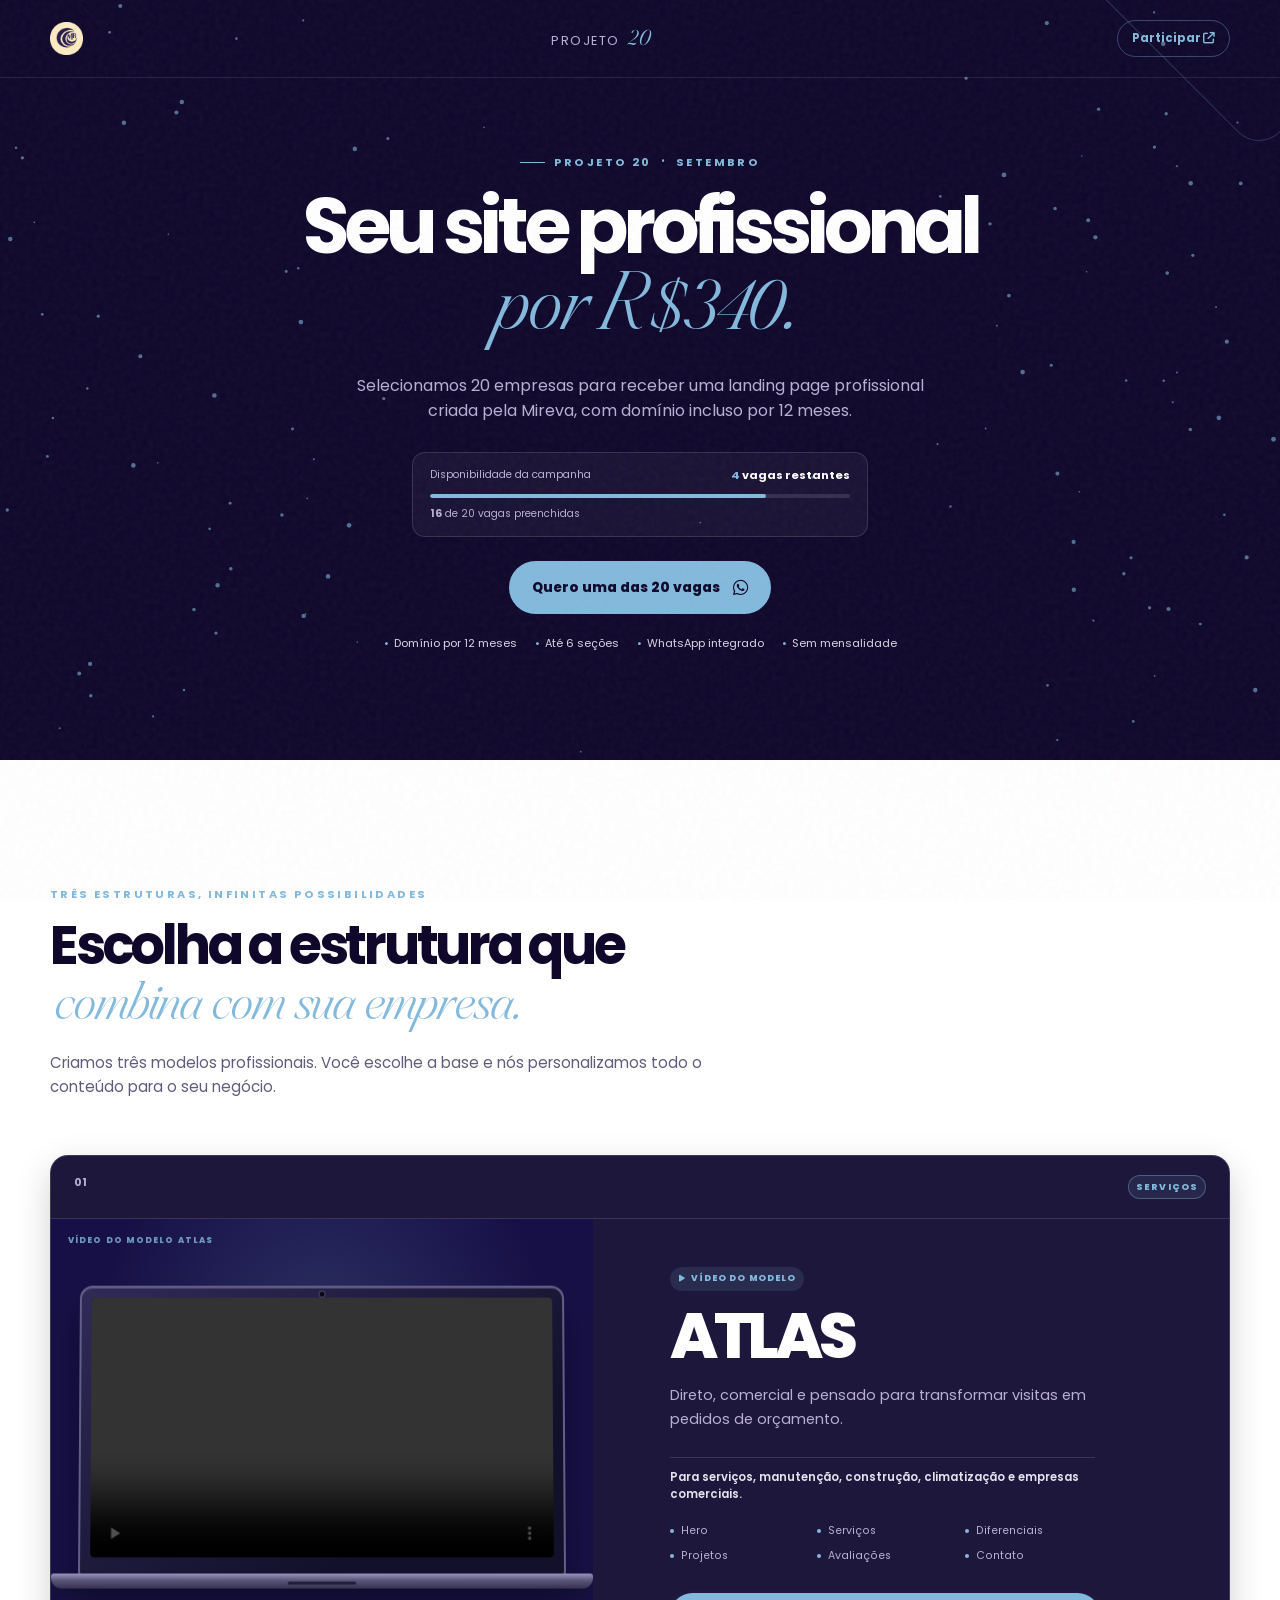
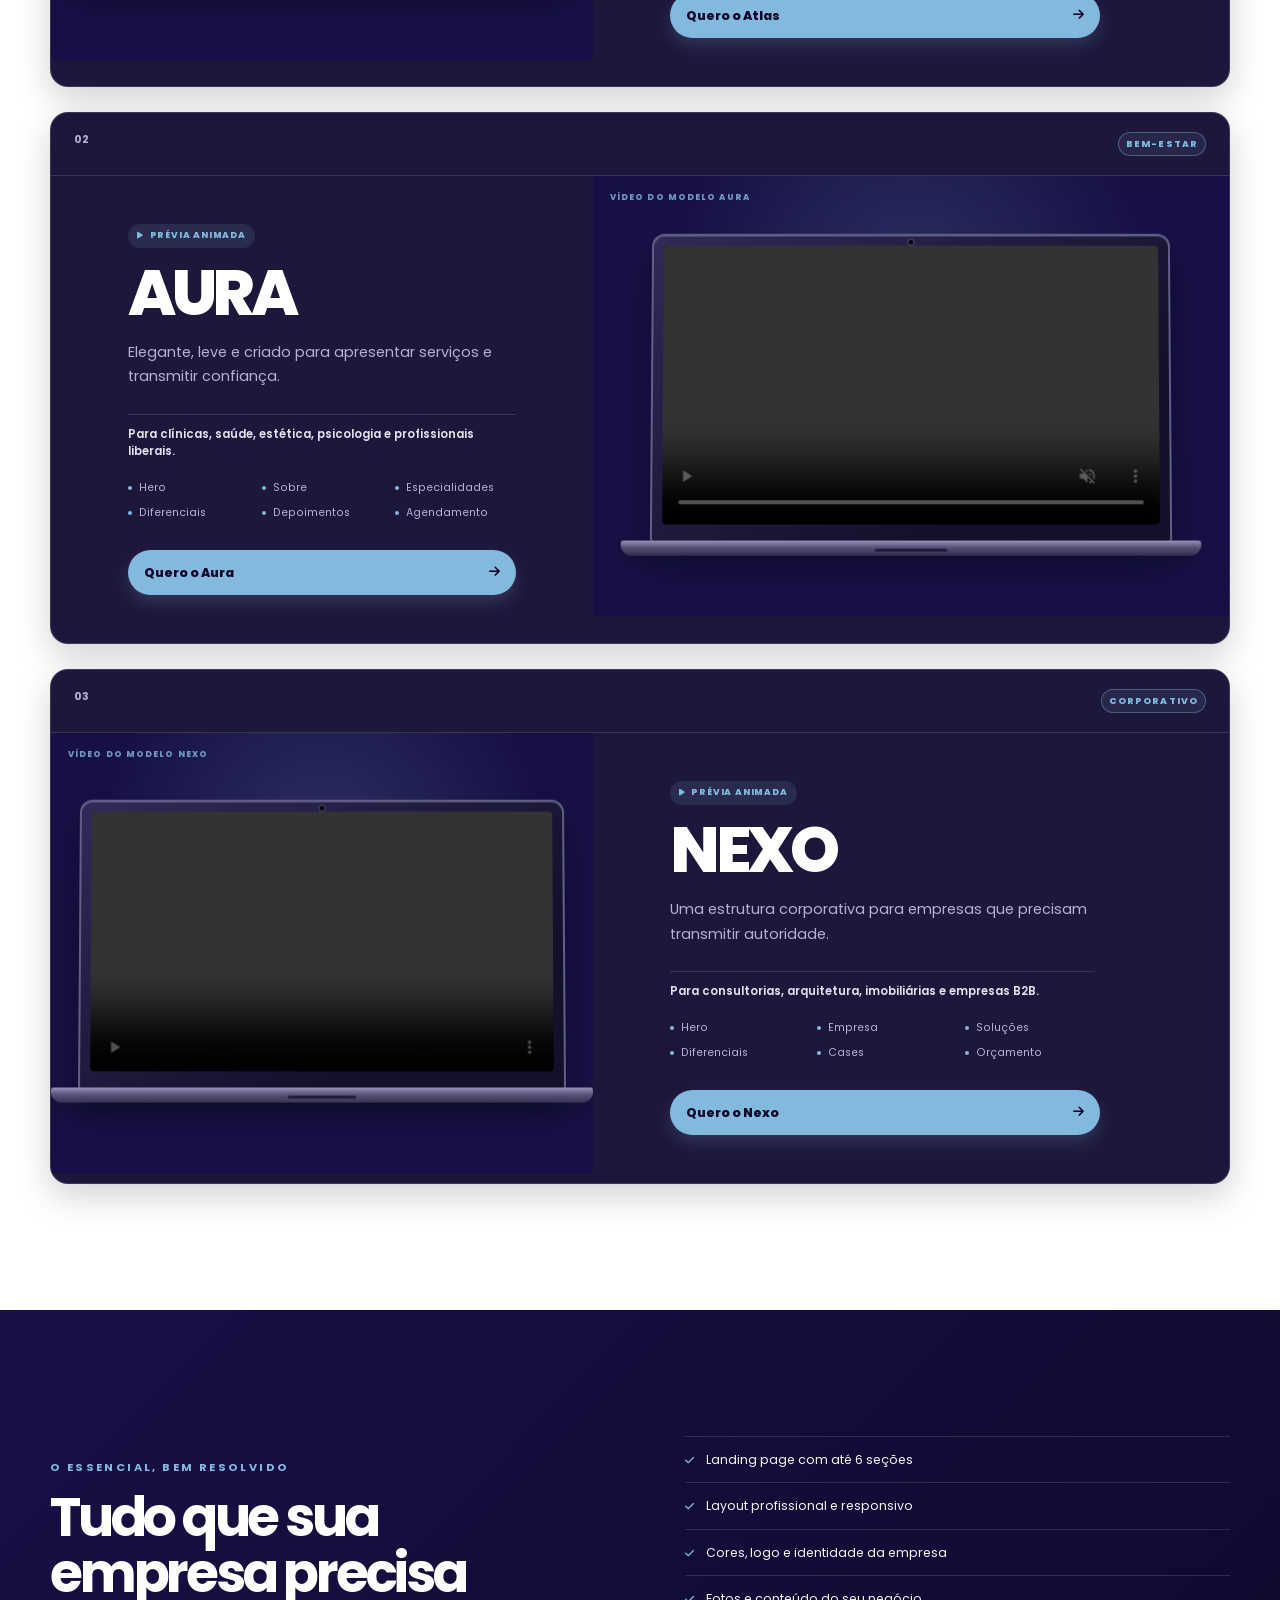
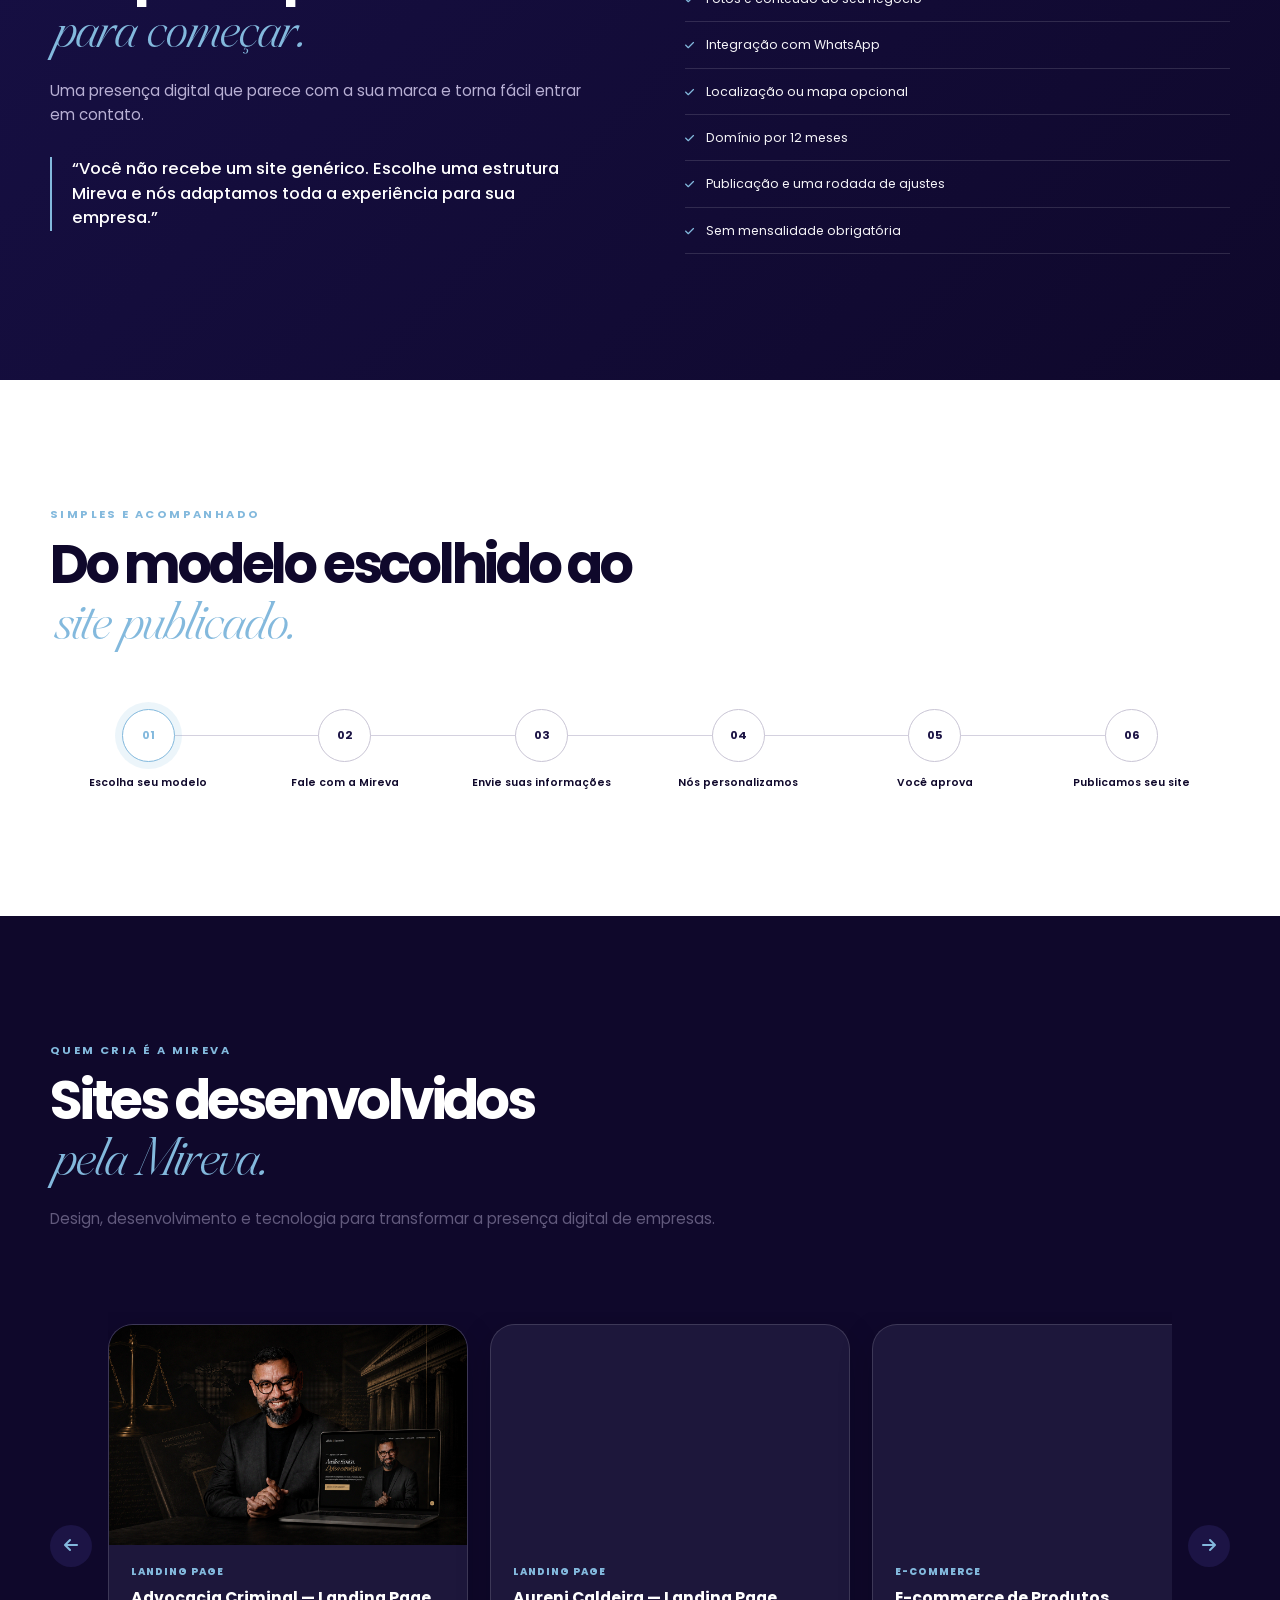
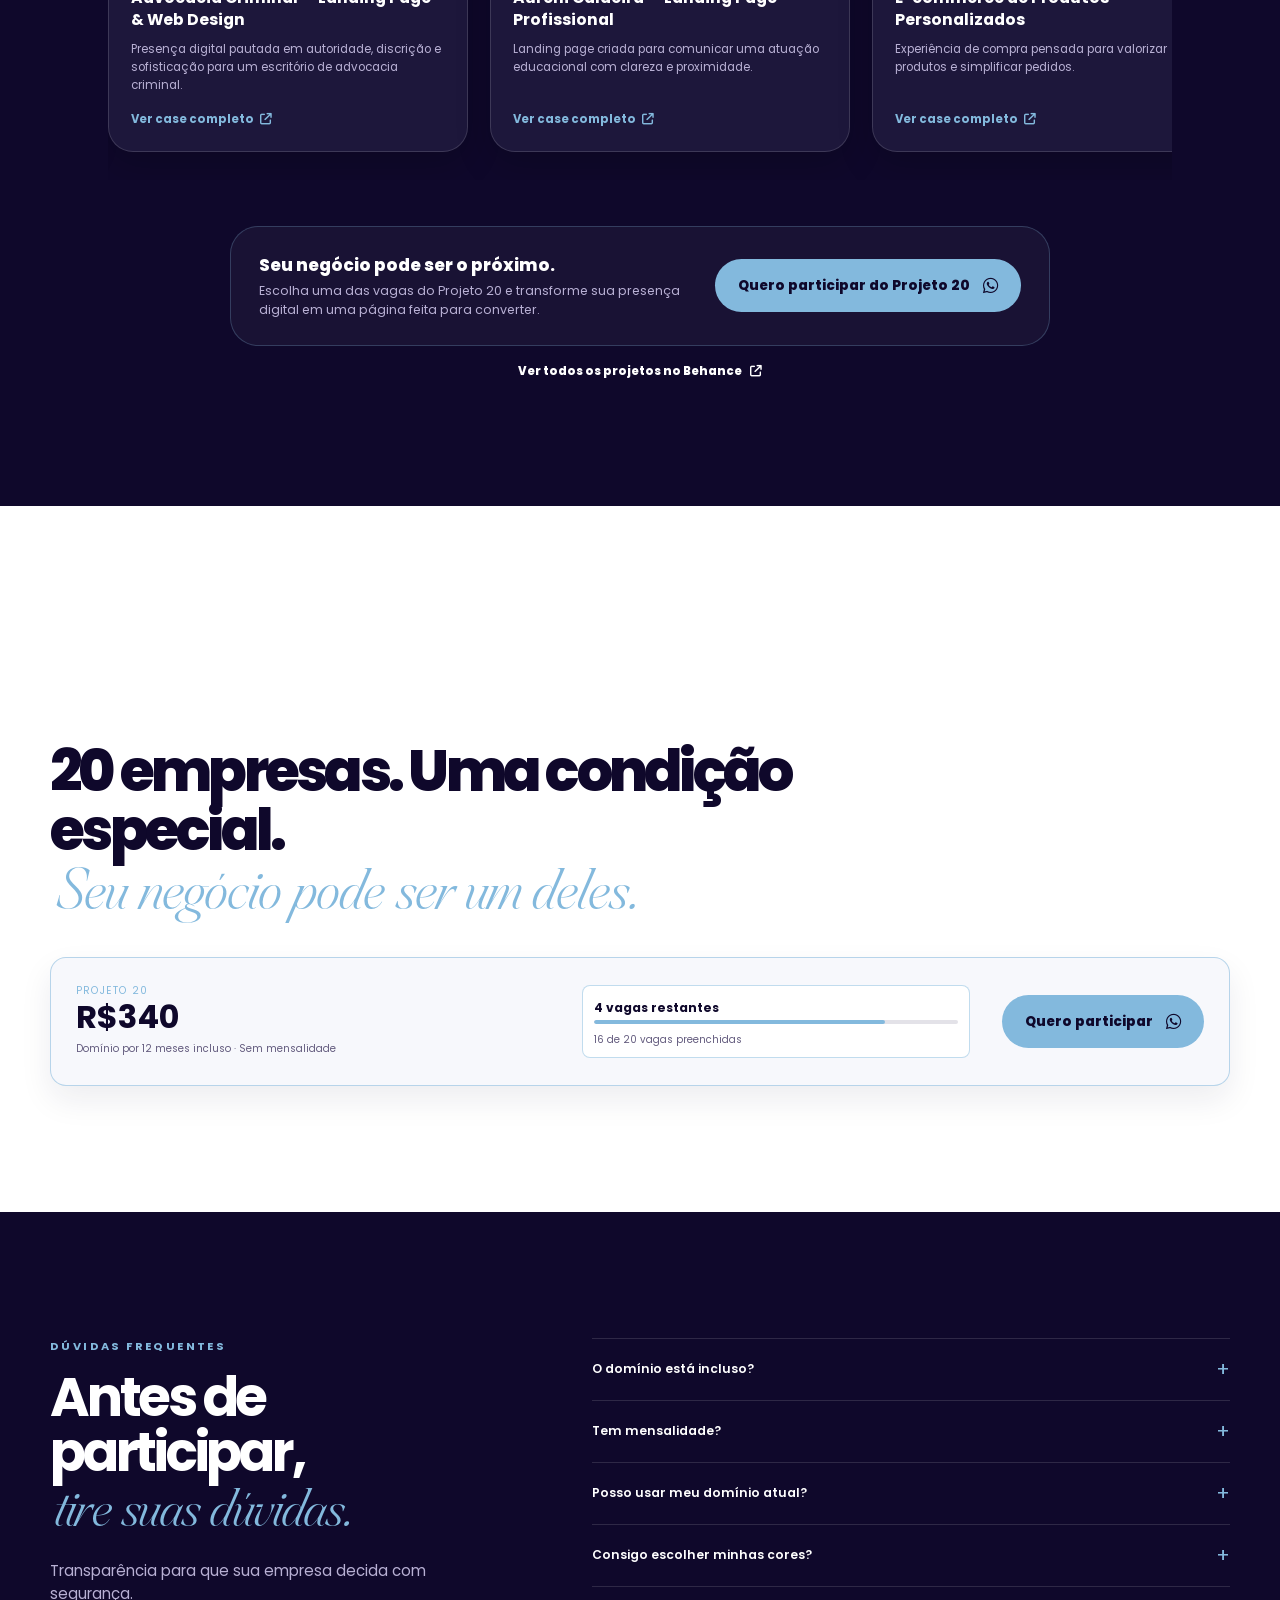
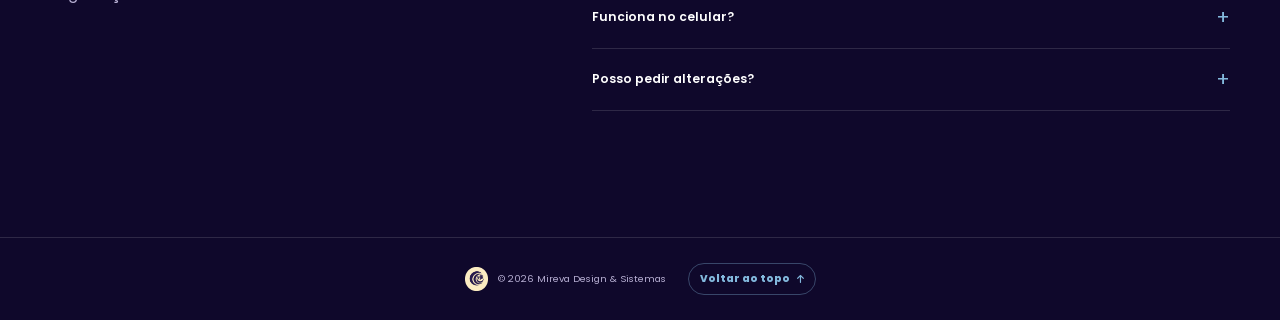
==== commit d9880ca0: "Atualização Projeto 20" ====
--- a/projeto-20/index.html
+++ b/projeto-20/index.html
@@ -12,23 +12,12 @@
   <link href="https://fonts.googleapis.com/css2?family=Poppins:wght@400;500;600;700;800&display=swap" rel="stylesheet">
   <link rel="stylesheet" href="https://cdnjs.cloudflare.com/ajax/libs/font-awesome/6.7.2/css/all.min.css">
   <link rel="stylesheet" href="style.css?v=7">
-  <style>
-    /* Mantido aqui para o preview sempre renderizar os modelos como seções completas. */
-    .p20-model-grid{display:grid;grid-template-columns:1fr;overflow:visible;gap:25px;margin-top:57px;padding:0;scroll-snap-type:none}
-    .p20-model{display:grid;grid-template-columns:minmax(330px,.92fr) 1.08fr;grid-template-areas:"top top" "phone info";align-items:stretch;flex:none;width:100%;border-radius:18px;scroll-snap-align:none}
-    .p20-model:nth-child(even){grid-template-areas:"top top" "info phone"}
-    .p20-model-top{grid-area:top;padding:19px 23px;border-bottom:1px solid #e4e2eb}.p20-model-phone{grid-area:phone;height:440px}.p20-model-phone .p20-phone{transform:translateY(42px) scale(1.12)}
-    .p20-model-info{grid-area:info;display:flex;flex-direction:column;justify-content:center;padding:48px clamp(30px,6vw,82px)}.p20-model-info h3{font-size:clamp(2.7rem,5vw,4.4rem)}
-    .p20-model-info>p{max-width:425px;min-height:0;font-size:.9rem;line-height:1.7;margin:15px 0 25px}.p20-model-info ul{max-width:430px;grid-template-columns:repeat(3,1fr);gap:8px 13px;font-size:.67rem}.p20-model-cta{max-width:430px;margin-top:28px;font-size:.78rem}
-    @media(max-width:780px){.p20-model-grid{margin:40px 0 0;gap:17px}.p20-model,.p20-model:nth-child(even){grid-template-columns:1fr;grid-template-areas:"top" "phone" "info"}.p20-model-phone{height:330px}.p20-model-phone .p20-phone{transform:translateY(28px)}.p20-model-info{padding:29px 22px 25px}.p20-model-info h3{font-size:3rem}.p20-model-info>p{font-size:.8rem;margin:11px 0 19px}.p20-model-info ul{grid-template-columns:repeat(2,1fr);font-size:.62rem}.p20-model-cta{margin-top:21px}}
-  </style>
 </head>
 <body>
   <div class="p20-grain" aria-hidden="true"></div>
   <header class="p20-header">
     <a class="p20-brand" href="#inicio" aria-label="Projeto 20, início">
       <img src="assets/img/logo-branca.png" alt="Mireva">
-      <span>MIREVA</span>
     </a>
     <span class="p20-header-project">Projeto <i>20</i></span>
     <a class="p20-header-cta p20-whatsapp" data-message="Olá, Mireva! Quero saber mais sobre o Projeto 20." href="#vagas">Participar <i class="fa-solid fa-arrow-up-right-from-square"></i></a>
@@ -36,6 +25,7 @@
 
   <main>
     <section class="p20-hero" id="inicio">
+      <canvas class="p20-hero-particles" aria-hidden="true"></canvas>
       <div class="p20-shell p20-hero-grid">
         <div class="p20-hero-copy p20-reveal">
           <p class="p20-kicker"><span></span> PROJETO 20 <b>•</b> SETEMBRO</p>
@@ -49,28 +39,6 @@
           <a class="p20-button p20-whatsapp" data-message="Olá, Mireva! Quero garantir uma das vagas do Projeto 20." href="#vagas">Quero uma das 20 vagas <i class="fa-brands fa-whatsapp"></i></a>
           <ul class="p20-points"><li>Domínio por 12 meses</li><li>Até 6 seções</li><li>WhatsApp integrado</li><li>Sem mensalidade</li></ul>
         </div>
-        <div class="p20-hero-art p20-reveal" style="--delay:.14s" aria-label="Prévia de uma landing page Mireva">
-          <div class="p20-orbit p20-orbit-a"></div><div class="p20-orbit p20-orbit-b"></div>
-          <div class="p20-phone p20-phone-hero">
-            <div class="p20-phone-bar"></div>
-            <div class="p20-screen p20-demo-atlas">
-              <div class="p20-demo-brand">NORT<br>ENERGIA</div><div class="p20-demo-line wide"></div><div class="p20-demo-line"></div><div class="p20-demo-action">SOLICITAR ORÇAMENTO</div><div class="p20-demo-photo"></div><div class="p20-demo-title">Energia que<br>move negócios.</div><div class="p20-demo-blocks"><i></i><i></i><i></i></div>
-            </div>
-          </div>
-          <div class="p20-price-sticker"><small>a partir de</small><strong>R$340</strong><span>domínio incluso</span></div>
-          <div class="p20-art-caption"><span></span> Personalizado para sua empresa</div>
-        </div>
-      </div>
-    </section>
-
-    <section class="p20-video p20-section">
-      <div class="p20-shell p20-center p20-reveal">
-        <p class="p20-eyebrow">Em poucos segundos</p>
-        <h2>Entenda o Projeto 20 <em>em menos de 1 minuto.</em></h2>
-        <div class="p20-video-frame" role="img" aria-label="Espaço reservado para o vídeo do Projeto 20">
-          <div class="p20-video-glow"></div><span class="p20-video-label">Vídeo em breve</span><button class="p20-play" type="button" aria-label="Vídeo do Projeto 20 em breve"><i class="fa-solid fa-play"></i></button><div class="p20-video-copy"><span>Projeto</span><b>20</b></div>
-        </div>
-        <p class="p20-video-foot">Você escolhe o modelo. Nós transformamos em um site com a identidade da sua empresa.</p>
       </div>
     </section>
 
@@ -80,17 +48,17 @@
         <div class="p20-model-grid">
           <article class="p20-model p20-model-atlas p20-reveal">
             <div class="p20-model-top"><span class="p20-model-number">01</span><span class="p20-model-tag">SERVIÇOS</span></div>
-            <div class="p20-model-phone"><div class="p20-laptop"><span class="p20-laptop-camera" aria-hidden="true"></span><div class="p20-laptop-screen"><video class="p20-atlas-video" autoplay muted loop playsinline controls preload="metadata" aria-label="Vídeo de demonstração da landing page Atlas"><source src="assets/videos/atlas-preview-optimized.mp4" type="video/mp4">Seu navegador não suporta vídeo.</video></div></div></div>
+            <div class="p20-model-phone"><div class="p20-laptop"><span class="p20-laptop-camera" aria-hidden="true"></span><div class="p20-laptop-screen"><video class="p20-atlas-video" muted loop playsinline controls preload="metadata" aria-label="Vídeo de demonstração da landing page Atlas"><source src="assets/videos/atlas-preview-optimized.mp4" type="video/mp4">Seu navegador não suporta vídeo.</video></div></div></div>
             <div class="p20-model-info"><span class="p20-model-preview"><i class="fa-solid fa-play"></i> Vídeo do modelo</span><h3>Atlas</h3><p>Direto, comercial e pensado para transformar visitas em pedidos de orçamento.</p><p class="p20-model-for">Para serviços, manutenção, construção, climatização e empresas comerciais.</p><ul><li>Hero</li><li>Serviços</li><li>Diferenciais</li><li>Projetos</li><li>Avaliações</li><li>Contato</li></ul><a class="p20-model-cta p20-whatsapp" data-message="Olá, Mireva! Quero o modelo Atlas no Projeto 20." href="#vagas">Quero o Atlas <i class="fa-solid fa-arrow-right"></i></a></div>
           </article>
           <article class="p20-model p20-model-aura p20-reveal" style="--delay:.1s">
             <div class="p20-model-top"><span class="p20-model-number">02</span><span class="p20-model-tag">BEM-ESTAR</span></div>
-            <div class="p20-model-phone"><div class="p20-phone"><div class="p20-phone-bar"></div><div class="p20-screen p20-demo-aura"><div class="p20-demo-brand">CLÍNICA<br>ORIGEM</div><div class="p20-aura-flower">✦</div><div class="p20-aura-title">Cuidar de você<br>é essencial.</div><div class="p20-aura-button">AGENDAR</div><div class="p20-aura-image"></div><div class="p20-aura-cards"><i></i><i></i></div></div></div></div>
+            <div class="p20-model-phone"><div class="p20-laptop"><span class="p20-laptop-camera" aria-hidden="true"></span><div class="p20-laptop-screen"><video class="p20-aura-video" muted loop playsinline controls preload="metadata" aria-label="Vídeo de demonstração da landing page Aura"><source src="assets/videos/aura-preview-optimized.mp4" type="video/mp4">Seu navegador não suporta vídeo.</video></div></div></div>
             <div class="p20-model-info"><span class="p20-model-preview"><i class="fa-solid fa-play"></i> Prévia animada</span><h3>Aura</h3><p>Elegante, leve e criado para apresentar serviços e transmitir confiança.</p><p class="p20-model-for">Para clínicas, saúde, estética, psicologia e profissionais liberais.</p><ul><li>Hero</li><li>Sobre</li><li>Especialidades</li><li>Diferenciais</li><li>Depoimentos</li><li>Agendamento</li></ul><a class="p20-model-cta p20-whatsapp" data-message="Olá, Mireva! Quero o modelo Aura no Projeto 20." href="#vagas">Quero o Aura <i class="fa-solid fa-arrow-right"></i></a></div>
           </article>
           <article class="p20-model p20-model-nexo p20-reveal" style="--delay:.2s">
             <div class="p20-model-top"><span class="p20-model-number">03</span><span class="p20-model-tag">CORPORATIVO</span></div>
-            <div class="p20-model-phone"><div class="p20-phone"><div class="p20-phone-bar"></div><div class="p20-screen p20-demo-nexo"><div class="p20-demo-brand">NEXUS<br>ARQUITETURA</div><div class="p20-nexo-title">Espaços que<br>fazem sentido.</div><div class="p20-nexo-number">01 — 24</div><div class="p20-nexo-image"></div><div class="p20-nexo-links">PROJETOS &nbsp; SOBRE &nbsp; CONTATO</div><div class="p20-nexo-band"></div></div></div></div>
+            <div class="p20-model-phone"><div class="p20-laptop"><span class="p20-laptop-camera" aria-hidden="true"></span><div class="p20-laptop-screen"><video class="p20-nexo-video" muted loop playsinline controls preload="metadata" aria-label="Vídeo de demonstração da landing page Nexo"><source src="assets/videos/nexo-preview-optimized.mp4" type="video/mp4">Seu navegador não suporta vídeo.</video></div></div></div>
             <div class="p20-model-info"><span class="p20-model-preview"><i class="fa-solid fa-play"></i> Prévia animada</span><h3>Nexo</h3><p>Uma estrutura corporativa para empresas que precisam transmitir autoridade.</p><p class="p20-model-for">Para consultorias, arquitetura, imobiliárias e empresas B2B.</p><ul><li>Hero</li><li>Empresa</li><li>Soluções</li><li>Diferenciais</li><li>Cases</li><li>Orçamento</li></ul><a class="p20-model-cta p20-whatsapp" data-message="Olá, Mireva! Quero o modelo Nexo no Projeto 20." href="#vagas">Quero o Nexo <i class="fa-solid fa-arrow-right"></i></a></div>
           </article>
         </div>
@@ -109,7 +77,7 @@
     <section class="p20-faq-last p20-section"><div class="p20-shell p20-faq-last-grid"><div class="p20-section-heading p20-reveal"><p class="p20-eyebrow">Dúvidas frequentes</p><h2>Antes de participar, <em>tire suas dúvidas.</em></h2><p>Transparência para que sua empresa decida com segurança.</p></div><div class="p20-faq p20-reveal" style="--delay:.12s"><details><summary>O domínio está incluso?<i>+</i></summary><p>Sim. O registro do domínio está incluso por 12 meses.</p></details><details><summary>Tem mensalidade?<i>+</i></summary><p>Não existe mensalidade obrigatória.</p></details><details><summary>Posso usar meu domínio atual?<i>+</i></summary><p>Sim. Adaptamos a publicação para o domínio que sua empresa já utiliza.</p></details><details><summary>Consigo escolher minhas cores?<i>+</i></summary><p>Sim. O modelo será adaptado à identidade da sua empresa.</p></details><details><summary>Funciona no celular?<i>+</i></summary><p>Sim. Todo o Projeto 20 é desenvolvido com prioridade para smartphones.</p></details><details><summary>Posso pedir alterações?<i>+</i></summary><p>Está incluída uma rodada de ajustes após a primeira versão.</p></details></div></div></section>
   </main>
   <a class="p20-mobile-cta p20-whatsapp" data-message="Olá, Mireva! Quero garantir uma das vagas do Projeto 20." href="#vagas"><span>Quero uma vaga</span><i class="fa-brands fa-whatsapp"></i></a>
-  <footer class="p20-footer"><img src="assets/img/logo-branca.png" alt="Mireva"><span>© 2026 Mireva Design & Sistemas</span></footer>
+  <footer class="p20-footer"><img src="assets/img/logo-branca.png" alt="Mireva"><span>© 2026 Mireva Design & Sistemas</span><a class="p20-footer-top" href="#inicio">Voltar ao topo <i class="fa-solid fa-arrow-up" aria-hidden="true"></i></a></footer>
   <script src="script.js?v=2"></script>
 </body>
 </html>
--- a/projeto-20/style.css
+++ b/projeto-20/style.css
@@ -27,12 +27,30 @@
 .p20-final-grid{display:block}.p20-faq-last{background:#0f082b}.p20-faq-last-grid{display:grid;grid-template-columns:.84fr 1.16fr;gap:80px;align-items:start}.p20-faq-last .section-sub{color:var(--p20-muted)}.p20-faq-last .p20-section-heading>p:not(.p20-eyebrow){color:var(--p20-muted)}@media(max-width:780px){.p20-faq-last-grid{grid-template-columns:1fr;gap:35px}}
 
 /* Identidades individuais e prévias em rolagem dos três modelos. */
-.p20-model-atlas{--model-accent:#bad75d;--model-ink:#18313c;--model-wash:#dbe9dd;--model-scroll-label:"ATLAS EM MOVIMENTO"}.p20-model-aura{--model-accent:#667f6b;--model-ink:#536456;--model-wash:#eee5d6;--model-scroll-label:"AURA EM MOVIMENTO"}.p20-model-nexo{--model-accent:#c2763b;--model-ink:#26272b;--model-wash:#d8d3cb;--model-scroll-label:"NEXO EM MOVIMENTO"}.p20-model{border-color:color-mix(in srgb,var(--model-accent) 30%,#d9d7e1);background:linear-gradient(112deg,#fff 0 72%,var(--model-wash) 155%)}.p20-model-top{border-bottom-color:color-mix(in srgb,var(--model-accent) 24%,#e4e2eb)}.p20-model-tag{color:var(--model-ink);border-color:color-mix(in srgb,var(--model-accent) 48%,#d4d1df);background:color-mix(in srgb,var(--model-accent) 10%,#fff)}.p20-model-number,.p20-model-info h3,.p20-model-cta{color:var(--model-ink)}.p20-model-phone{position:relative;background:var(--model-wash)}.p20-model-phone:before{content:var(--model-scroll-label);position:absolute;z-index:2;top:15px;left:17px;color:var(--model-ink);font-size:.52rem;font-weight:800;letter-spacing:1.1px;opacity:.68}.p20-model-phone:after{content:"";position:absolute;z-index:2;bottom:0;left:0;right:0;height:60px;pointer-events:none;background:linear-gradient(transparent,var(--model-wash));opacity:.72}.p20-model-phone .p20-phone{z-index:1}.p20-model-phone .p20-screen{height:158%;overflow:visible;animation:p20ModelScroll 8s cubic-bezier(.45,0,.3,1) infinite alternate}.p20-model-aura .p20-screen{animation-duration:9s}.p20-model-nexo .p20-screen{animation-duration:7.5s}.p20-model-preview{display:inline-flex;align-items:center;gap:6px;width:max-content;margin-bottom:13px;padding:5px 9px;border-radius:99px;background:color-mix(in srgb,var(--model-accent) 17%,#fff);color:var(--model-ink);font-size:.56rem;font-weight:800;letter-spacing:.8px;text-transform:uppercase}.p20-model-preview i{font-size:.48rem}.p20-model-for{padding:11px 0 0;border-top:1px solid color-mix(in srgb,var(--model-accent) 34%,#e4e2eb);color:var(--model-ink)!important;font-size:.72rem!important;font-weight:600;line-height:1.5!important;margin:0 0 20px!important}.p20-model-info li:before{background:var(--model-accent)}.p20-model-cta{border-top-color:color-mix(in srgb,var(--model-accent) 30%,#e6e4ec)}.p20-model-cta:hover{color:var(--model-accent)}@keyframes p20ModelScroll{0%,12%{transform:translateY(0)}88%,100%{transform:translateY(-35%)}}@media(max-width:780px){.p20-model-phone:before{top:12px;left:13px}.p20-model-info{padding-top:25px}.p20-model-for{font-size:.67rem!important}}
 .p20-model-atlas{--model-accent:#bad75d;--model-ink:#18313c;--model-wash:#dbe9dd;--model-scroll-label:"ATLAS EM MOVIMENTO"}.p20-model-aura{--model-accent:#667f6b;--model-ink:#536456;--model-wash:#eee5d6;--model-scroll-label:"AURA EM MOVIMENTO"}.p20-model-nexo{--model-accent:#c2763b;--model-ink:#26272b;--model-wash:#d8d3cb;--model-scroll-label:"NEXO EM MOVIMENTO"}.p20-model{border-color:color-mix(in srgb,var(--model-accent) 30%,#d9d7e1);background:linear-gradient(112deg,#fff 0 72%,var(--model-wash) 155%)}.p20-model-top{border-bottom-color:color-mix(in srgb,var(--model-accent) 24%,#e4e2eb)}.p20-model-tag{color:var(--model-ink);border-color:color-mix(in srgb,var(--model-accent) 48%,#d4d1df);background:color-mix(in srgb,var(--model-accent) 10%,#fff)}.p20-model-number,.p20-model-info h3,.p20-model-cta{color:var(--model-ink)}.p20-model-phone{position:relative;background:var(--model-wash)}.p20-model-phone:before{content:var(--model-scroll-label);position:absolute;z-index:2;top:15px;left:17px;color:var(--model-ink);font-size:.52rem;font-weight:800;letter-spacing:1.1px;opacity:.68}.p20-model-phone:after{content:"";position:absolute;z-index:2;bottom:0;left:0;right:0;height:60px;pointer-events:none;background:linear-gradient(transparent,var(--model-wash));opacity:.72}.p20-model-phone .p20-phone{z-index:1}.p20-model-phone .p20-screen{height:158%;overflow:visible;animation:p20ModelScroll 8s cubic-bezier(.45,0,.3,1) infinite alternate}.p20-model-aura .p20-screen{animation-duration:9s}.p20-model-nexo .p20-screen{animation-duration:7.5s}.p20-model-preview{display:inline-flex;align-items:center;gap:6px;width:max-content;margin-bottom:13px;padding:5px 9px;border-radius:99px;background:color-mix(in srgb,var(--model-accent) 17%,#fff);color:var(--model-ink);font-size:.56rem;font-weight:800;letter-spacing:.8px;text-transform:uppercase}.p20-model-preview i{font-size:.48rem}.p20-model-for{padding:11px 0 0;border-top:1px solid color-mix(in srgb,var(--model-accent) 34%,#e4e2eb);color:var(--model-ink)!important;font-size:.72rem!important;font-weight:600;line-height:1.5!important;margin:0 0 20px!important}.p20-model-info li:before{background:var(--model-accent)}.p20-model-cta{padding:13px 16px;border:0;border-radius:9px;background:var(--model-accent);color:var(--model-ink);box-shadow:0 8px 16px color-mix(in srgb,var(--model-accent) 32%,transparent);transition:transform .25s,box-shadow .25s,filter .25s}.p20-model-cta:hover{color:var(--model-ink);filter:brightness(1.04);transform:translateY(-2px);box-shadow:0 12px 20px color-mix(in srgb,var(--model-accent) 44%,transparent)}@keyframes p20ModelScroll{0%,12%{transform:translateY(0)}88%,100%{transform:translateY(-35%)}}@media(max-width:780px){.p20-model-phone:before{top:12px;left:13px}.p20-model-info{padding-top:25px}.p20-model-for{font-size:.67rem!important}}
 @media(prefers-reduced-motion:reduce){.p20-model-phone .p20-screen{animation:none}}
 
 /* Mockup de notebook para o vídeo real do Atlas. */
 .p20-model-atlas .p20-model-phone:before{content:"VÍDEO DO MODELO ATLAS"}.p20-model-atlas .p20-model-phone{display:grid;place-items:center;padding:34px 28px 49px}.p20-laptop{position:relative;z-index:1;width:min(100%,520px);padding:10px 10px 19px;border:2px solid #7f8b85;border-radius:13px 13px 7px 7px;background:linear-gradient(145deg,#38433f,#151a19 74%);box-shadow:0 24px 35px rgba(22,39,33,.32),inset 0 1px rgba(255,255,255,.18);transform:perspective(1200px) rotateX(2deg)}.p20-laptop:after{content:"";position:absolute;left:-6%;right:-6%;bottom:-12px;height:15px;border-radius:3px 3px 11px 11px;background:linear-gradient(#a5afa9,#626b66 45%,#424844);box-shadow:0 8px 10px rgba(15,20,17,.22)}.p20-laptop:before{content:"";position:absolute;z-index:1;left:43%;right:43%;bottom:-8px;height:3px;border-radius:2px;background:#313834}.p20-laptop-camera{position:absolute;z-index:2;top:4px;left:50%;width:5px;height:5px;border-radius:50%;transform:translateX(-50%);background:#0c1210;box-shadow:0 0 0 1px rgba(255,255,255,.18)}.p20-laptop-screen{aspect-ratio:16/9;overflow:hidden;border-radius:4px;background:#070b0a;box-shadow:inset 0 0 0 1px rgba(255,255,255,.13)}.p20-atlas-video{width:100%;height:100%;display:block;object-fit:cover;background:#070b0a}.p20-model-atlas .p20-model-phone:after{height:74px;background:linear-gradient(transparent,var(--model-wash));opacity:.55}@media(max-width:780px){.p20-model-atlas .p20-model-phone{padding:29px 18px 42px}.p20-laptop{width:min(100%,440px)}}
+.p20-model-aura .p20-model-phone:before{content:"VÍDEO DO MODELO AURA"}.p20-model-aura .p20-model-phone{display:grid;place-items:center;padding:34px 28px 49px}.p20-aura-video{width:100%;height:100%;display:block;object-fit:cover;background:#070b0a}.p20-model-aura .p20-model-phone:after{height:74px;background:linear-gradient(transparent,var(--model-wash));opacity:.55}@media(max-width:780px){.p20-model-aura .p20-model-phone{padding:29px 18px 42px}}
 
 /* Disponibilidade: sinalização sutil de urgência nos dois blocos de vagas. */
 .p20-vacancies,.p20-closing-status{animation:p20UrgencyGlow 2.6s ease-in-out infinite}.p20-closing-status{padding:9px 11px;border:1px solid rgba(131,185,221,.2);border-radius:8px}.p20-vacancy-head b{animation:p20UrgencyText 2.6s ease-in-out infinite}.p20-progress span{position:relative}.p20-progress span:after{content:"";position:absolute;inset:0;transform:translateX(-120%);background:linear-gradient(90deg,transparent,rgba(255,255,255,.95),transparent);animation:p20ProgressShine 2.6s ease-in-out infinite}@keyframes p20UrgencyGlow{0%,100%{border-color:rgba(131,185,221,.19);box-shadow:0 0 0 rgba(131,185,221,0)}50%{border-color:rgba(131,185,221,.7);box-shadow:0 0 24px rgba(131,185,221,.16)}}@keyframes p20UrgencyText{0%,100%{text-shadow:none}50%{text-shadow:0 0 12px rgba(131,185,221,.85)}}@keyframes p20ProgressShine{0%,24%{transform:translateX(-120%)}46%,100%{transform:translateX(120%)}}@media(prefers-reduced-motion:reduce){.p20-vacancies,.p20-closing-status,.p20-vacancy-head b,.p20-progress span:after{animation:none}}
+
+/* Modelos: mesma linguagem visual dos cards de projetos Mireva. */
+.p20-models{isolation:isolate;overflow:hidden;background:#fff;color:var(--p20-ink)}.p20-models .p20-section-heading>p:not(.p20-eyebrow){color:#625a7d}.p20-models .p20-model,.p20-models .p20-model-atlas,.p20-models .p20-model-aura,.p20-models .p20-model-nexo{--model-accent:var(--p20-blue);--model-ink:#fff;--model-wash:#1c1445;--model-scroll-label:"MODELO MIREVA";border-color:rgba(255,255,255,.14);background:#1d173b;color:#fff;box-shadow:0 12px 35px rgba(0,0,0,.18)}.p20-models .p20-model:hover{box-shadow:0 22px 48px rgba(0,0,0,.32)}.p20-models .p20-model-top{border-bottom-color:rgba(255,255,255,.13)}.p20-models .p20-model-number{color:var(--p20-muted)}.p20-models .p20-model-tag{border-color:rgba(131,185,221,.38);background:rgba(131,185,221,.1);color:var(--p20-blue)}.p20-models .p20-model-phone{background:radial-gradient(circle at 50% 25%,rgba(131,185,221,.18),transparent 52%),#171046}.p20-models .p20-model-phone:before{color:var(--p20-blue);opacity:.8}.p20-models .p20-model-phone:after{background:linear-gradient(transparent,#171046);opacity:.72}.p20-models .p20-model-preview{background:rgba(131,185,221,.12);color:var(--p20-blue)}.p20-models .p20-model-info h3{color:#fff;letter-spacing:-.065em}.p20-models .p20-model-info>p{color:var(--p20-muted)}.p20-models .p20-model-for{border-top-color:rgba(255,255,255,.13);color:#e5e2ef!important}.p20-models .p20-model-info ul{color:var(--p20-muted)}.p20-models .p20-model-info li:before{background:var(--p20-blue)}.p20-models .p20-model-cta{border:0;border-radius:999px;background:var(--p20-blue);color:var(--p20-ink);box-shadow:0 8px 16px rgba(131,185,221,.18)}.p20-models .p20-model-cta:hover{color:var(--p20-ink);filter:brightness(1.05);box-shadow:0 12px 24px rgba(131,185,221,.28)}.p20-models .p20-laptop{border-color:#625e88;background:linear-gradient(145deg,#302a58,#12102a 74%);box-shadow:0 24px 35px rgba(4,2,18,.4),inset 0 1px rgba(255,255,255,.18)}.p20-models .p20-laptop:after{background:linear-gradient(#9994bd,#5a5579 45%,#383352)}.p20-models .p20-laptop:before{background:#211d3b}.p20-models .p20-laptop-camera{background:#080614}.p20-models .p20-demo-aura{background:#e7eef7;color:#24204a}.p20-models .p20-aura-button{background:#30266a}.p20-models .p20-aura-cards i{background:#c3d6e7}.p20-models .p20-demo-nexo{background:#171337}.p20-models .p20-nexo-number{color:var(--p20-blue)}.p20-models .p20-nexo-band{background:var(--p20-blue)}
+
+/* Aura e Nexo usam a mesma moldura de notebook para as prévias em vídeo. */
+.p20-model-aura .p20-model-phone,.p20-model-nexo .p20-model-phone{display:grid;place-items:center;padding:34px 28px 49px}.p20-model-aura .p20-model-phone:before{content:"VÍDEO DO MODELO AURA"}.p20-model-nexo .p20-model-phone:before{content:"VÍDEO DO MODELO NEXO"}.p20-aura-video,.p20-nexo-video{width:100%;height:100%;display:block;object-fit:cover;background:#070b0a}@media(max-width:780px){.p20-model-aura .p20-model-phone,.p20-model-nexo .p20-model-phone{padding:29px 18px 42px}.p20-model-aura .p20-laptop,.p20-model-nexo .p20-laptop{width:min(100%,440px)}}
+
+/* Fechamento da oferta em versão clara. */
+.p20-final{background:#fff;color:var(--p20-ink)}.p20-final .p20-closing-card{border-color:rgba(131,185,221,.55);background:#f7f8fc;box-shadow:0 14px 32px rgba(28,20,69,.08)}.p20-final .p20-closing-card small{color:#625a7d}.p20-final .p20-closing-status{border-color:rgba(131,185,221,.5);background:#fff}.p20-final .p20-closing-status small{color:#625a7d}.p20-final .p20-progress{background:rgba(28,20,69,.12)}
+
+/* Atalho de navegação no rodapé. */
+.p20-footer-top{display:inline-flex;align-items:center;gap:7px;margin-left:12px;padding:7px 11px;border:1px solid rgba(131,185,221,.35);border-radius:999px;color:var(--p20-blue);font-size:.64rem;font-weight:800;transition:background .2s,color .2s,transform .2s}.p20-footer-top:hover{background:var(--p20-blue);color:var(--p20-ink);transform:translateY(-2px)}.p20-footer-top i{font-size:.58rem}@media(max-width:780px){.p20-footer{flex-wrap:wrap;gap:8px}.p20-footer-top{margin-left:0}}
+
+/* Hero simplificada: foco total na oferta. */
+.p20-hero{min-height:650px;padding:154px 0 108px;background:var(--p20-ink)}.p20-hero:before,.p20-hero:after{content:"";position:absolute;z-index:0;width:270px;height:270px;border:1px solid rgba(131,185,221,.24);border-radius:30px;pointer-events:none;transform:rotate(45deg)}.p20-hero:before{top:-175px;right:-115px}.p20-hero:after{display:block;right:auto;bottom:-175px;left:-115px}.p20-hero-particles{position:absolute;z-index:0;inset:0;width:100%;height:100%;pointer-events:none}.p20-hero-grid{position:relative;z-index:1;display:block;text-align:center}.p20-hero-copy{display:flex;flex-direction:column;align-items:center;max-width:760px;margin:0 auto}.p20-kicker{justify-content:center}.p20-hero h1{max-width:760px}.p20-lead{max-width:620px}.p20-vacancies{width:min(456px,100%);text-align:left}.p20-points{justify-content:center}@media(max-width:780px){.p20-hero{padding:116px 0 78px}.p20-hero:before,.p20-hero:after{width:185px;height:185px;border-color:rgba(131,185,221,.18)}.p20-hero:before{top:-128px;right:-92px}.p20-hero:after{bottom:-128px;left:-92px}.p20-hero h1{max-width:390px}.p20-hero-copy{width:100%}}@media(prefers-reduced-motion:reduce){.p20-hero-particles{display:none}}
+
+/* CTA fixo mobile: destaque visual sem competir com a leitura. */
+@keyframes p20MobileCtaGlow{0%,100%{box-shadow:0 12px 30px rgba(0,0,0,.35),0 0 0 0 rgba(131,185,221,0)}50%{box-shadow:0 14px 34px rgba(0,0,0,.38),0 0 26px 7px rgba(131,185,221,.42)}}@media(max-width:780px){.p20-mobile-cta.is-visible{animation:p20MobileCtaGlow 2.3s ease-in-out infinite}}@media(prefers-reduced-motion:reduce){.p20-mobile-cta.is-visible{animation:none}}
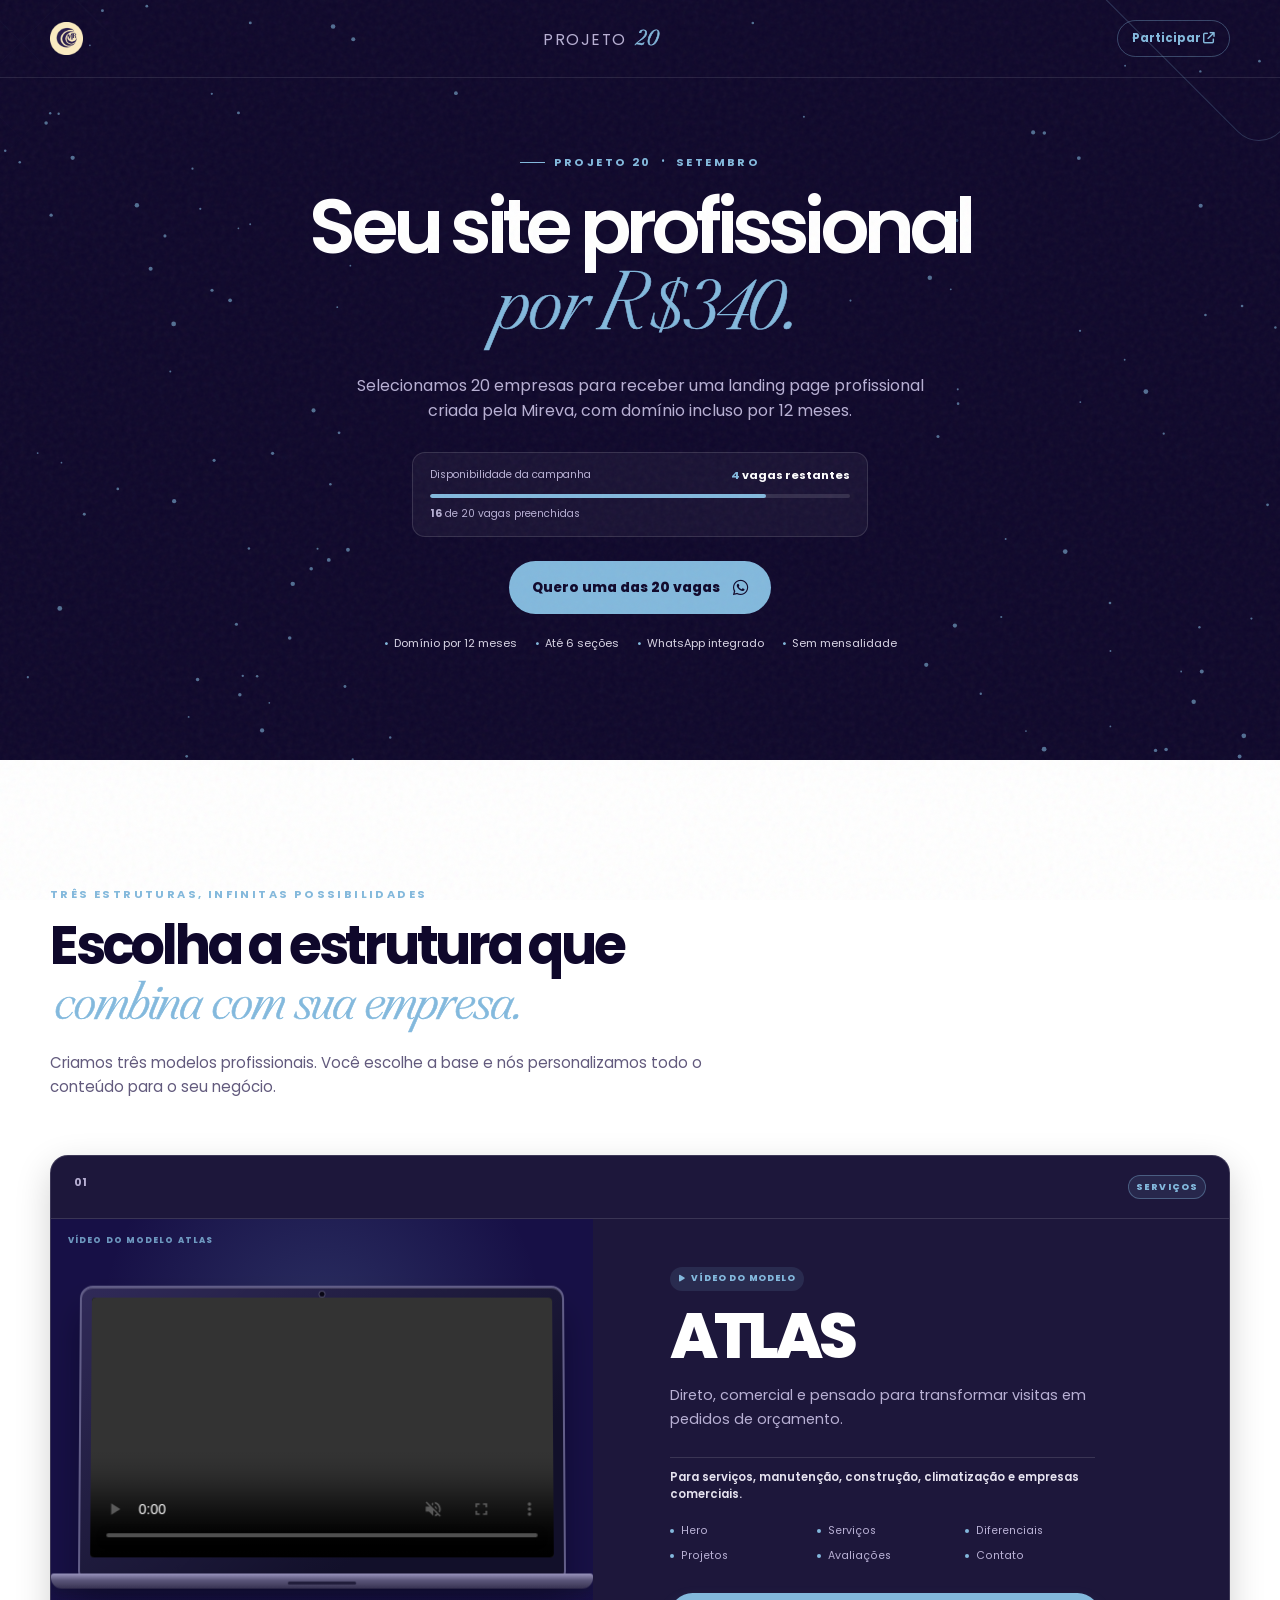
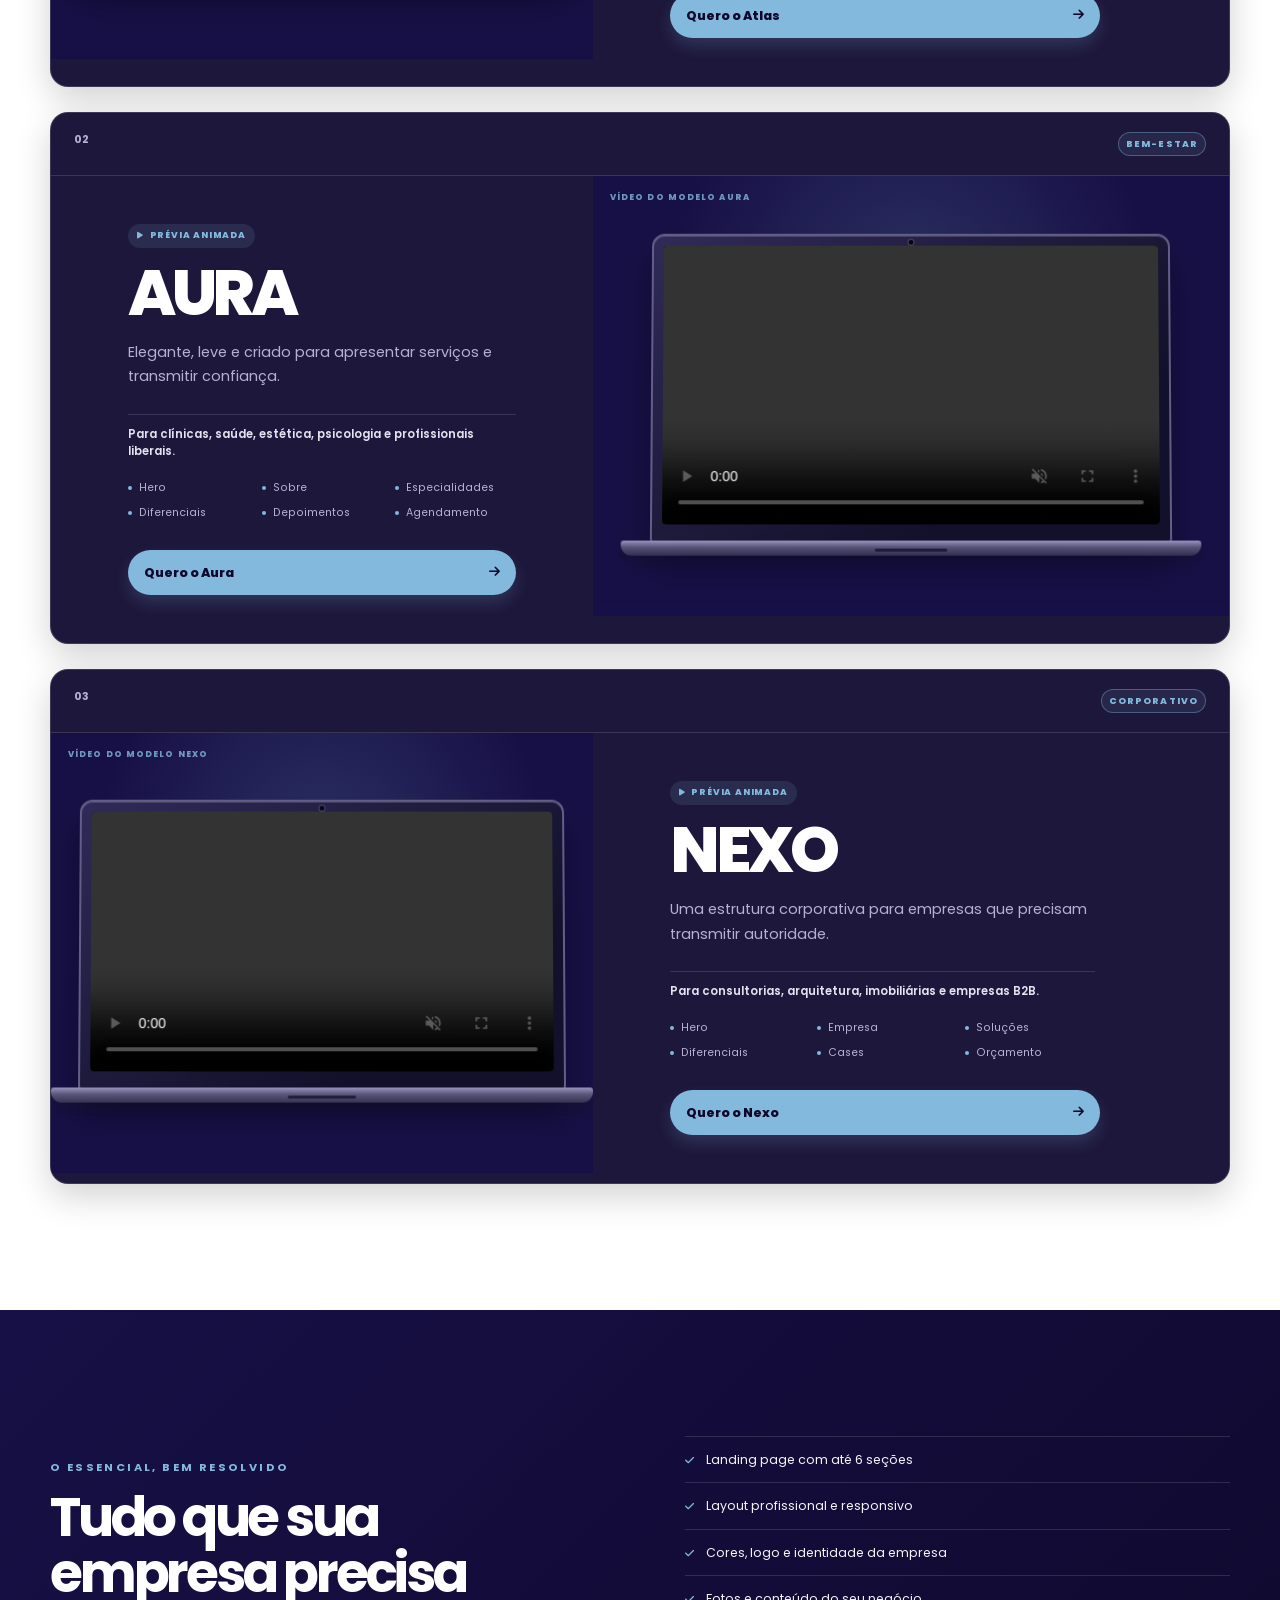
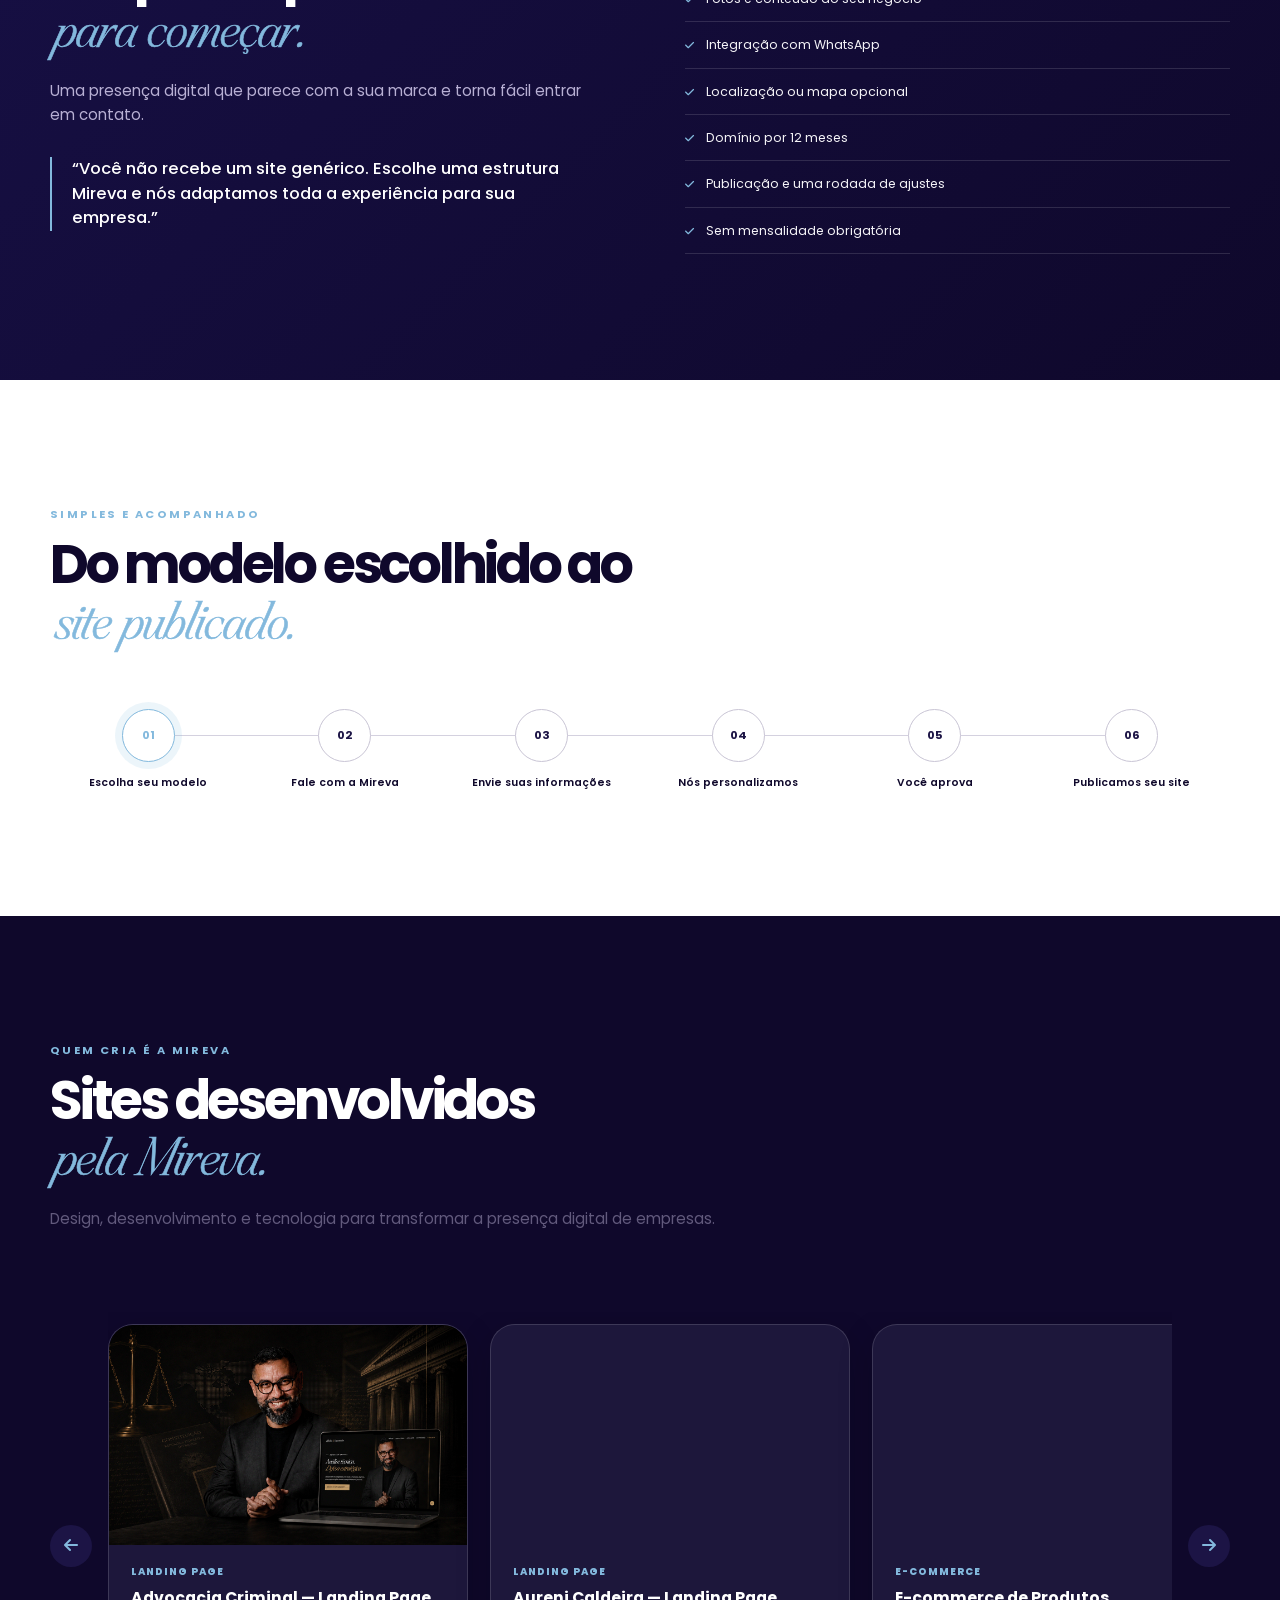
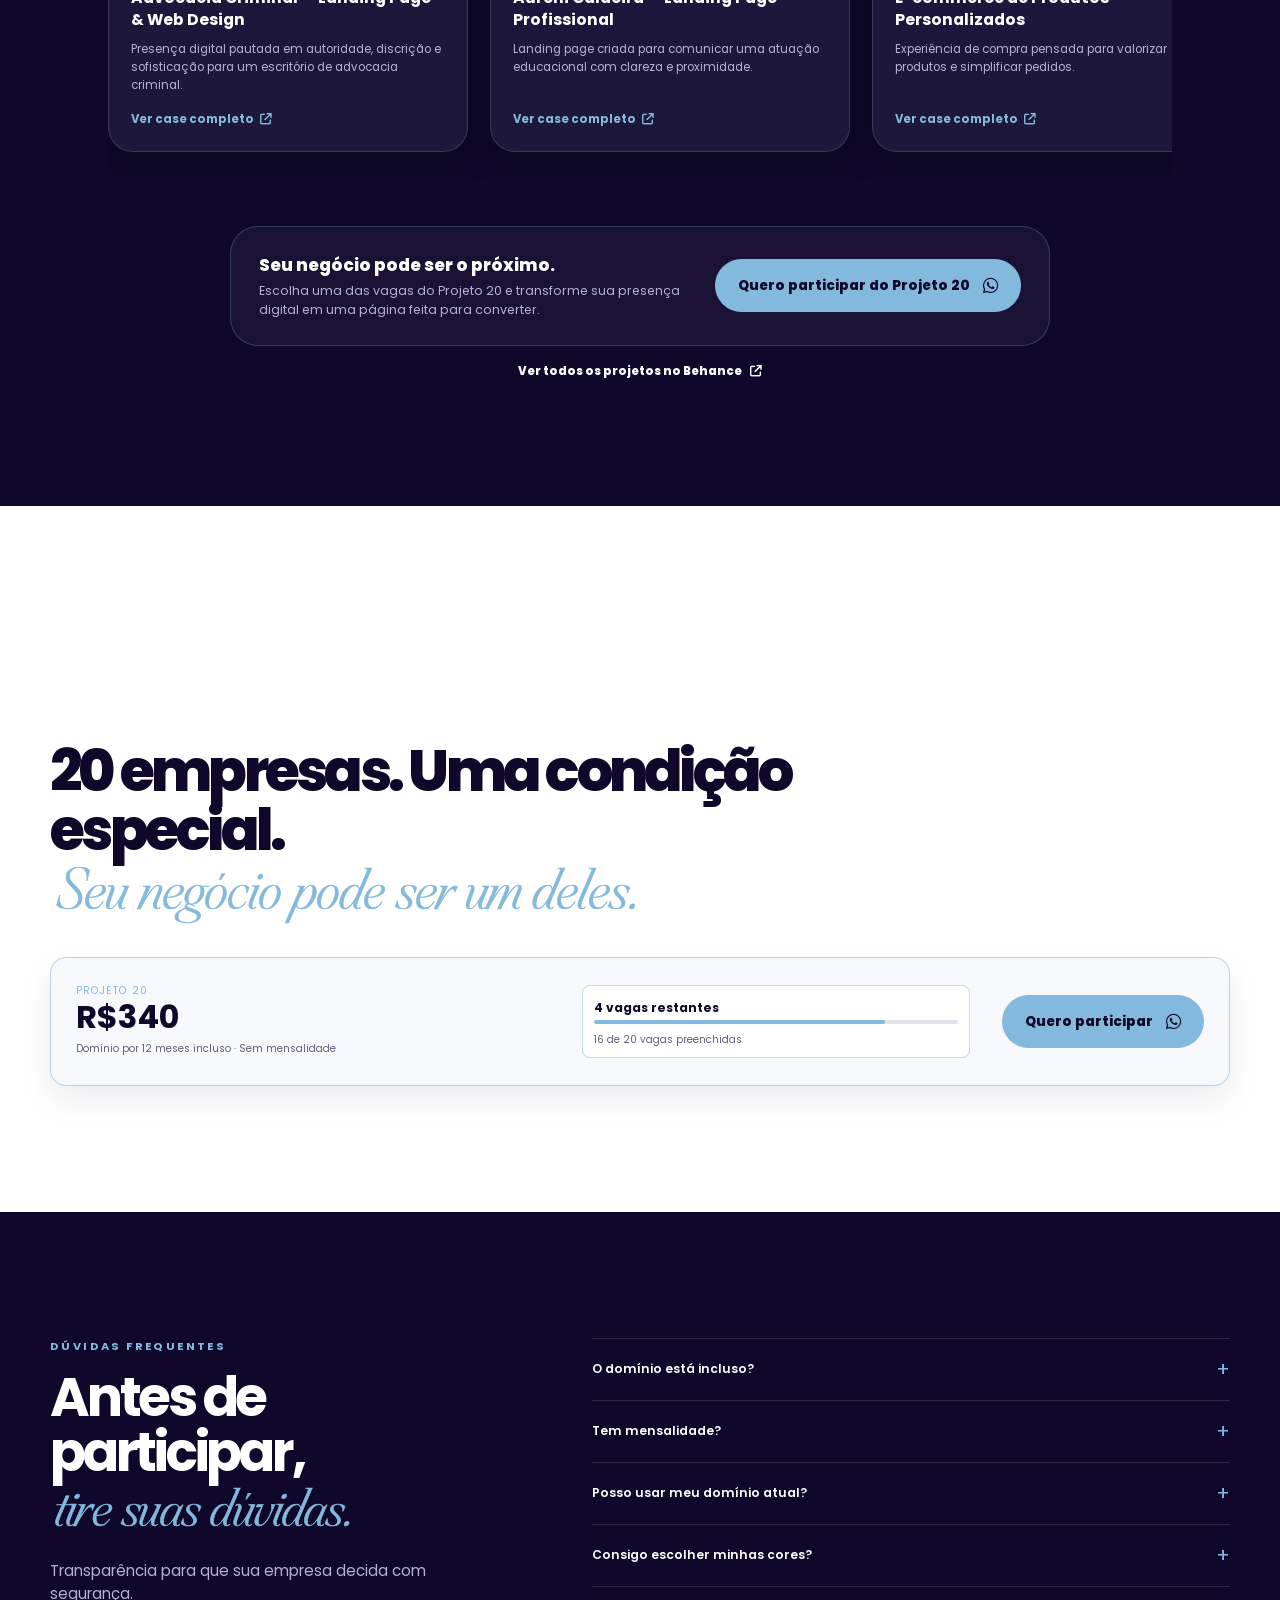
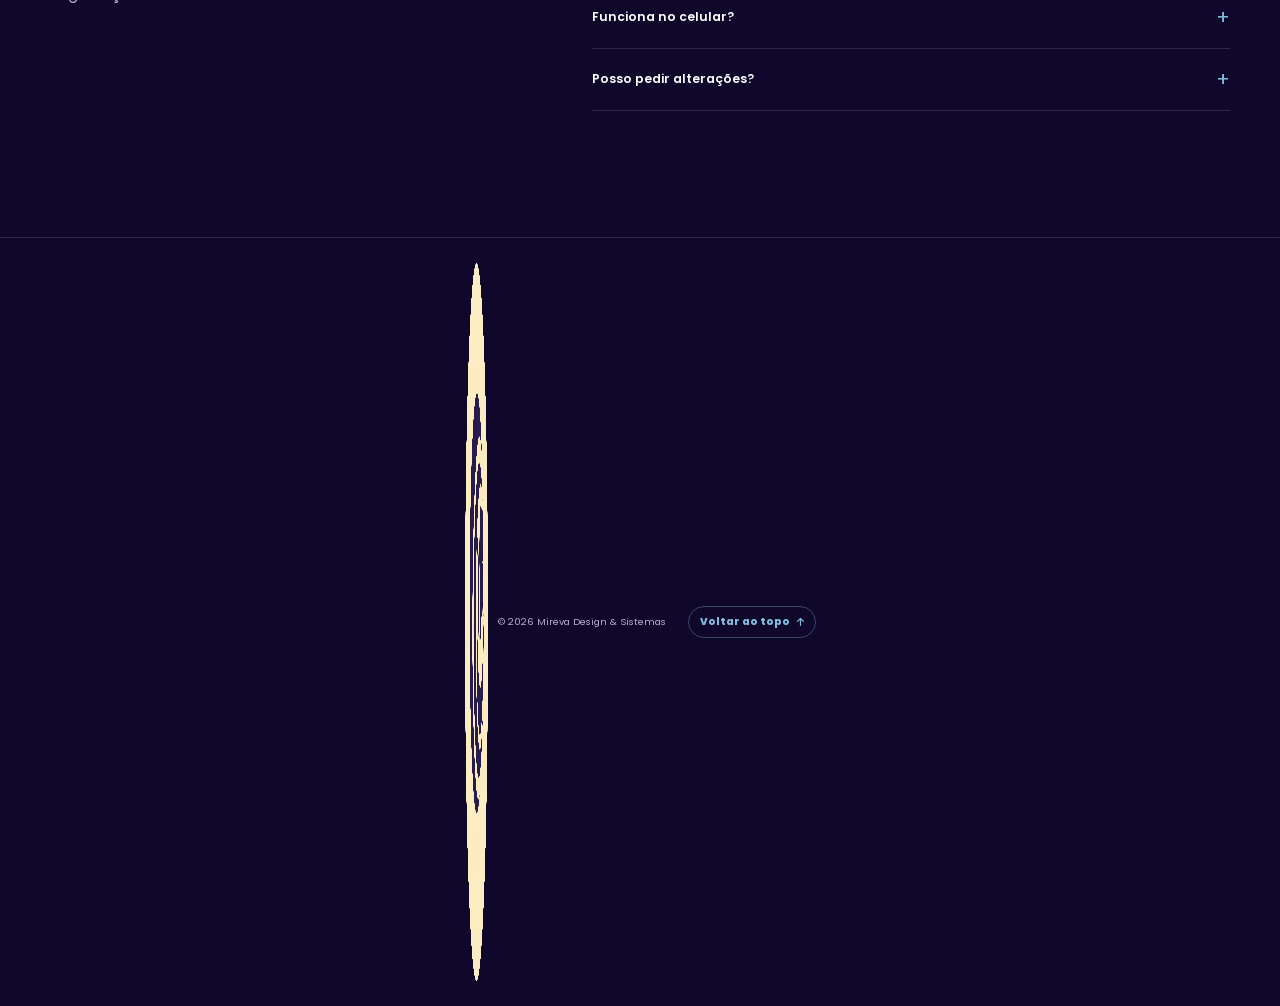
==== commit 34fde101: "Otimização e troca de seção." ====
--- a/projeto-20/index.html
+++ b/projeto-20/index.html
@@ -17,7 +17,7 @@
   <div class="p20-grain" aria-hidden="true"></div>
   <header class="p20-header">
     <a class="p20-brand" href="#inicio" aria-label="Projeto 20, início">
-      <img src="assets/img/logo-branca.png" alt="Mireva">
+      <img src="assets/img/logo-branca.png" alt="Mireva" width="704" height="718" decoding="async">
     </a>
     <span class="p20-header-project">Projeto <i>20</i></span>
     <a class="p20-header-cta p20-whatsapp" data-message="Olá, Mireva! Quero saber mais sobre o Projeto 20." href="#vagas">Participar <i class="fa-solid fa-arrow-up-right-from-square"></i></a>
@@ -71,13 +71,14 @@
 
     <section class="p20-process p20-section"><div class="p20-shell"><div class="p20-section-heading p20-reveal"><p class="p20-eyebrow">Simples e acompanhado</p><h2>Do modelo escolhido ao <em>site publicado.</em></h2></div><ol class="p20-steps"><li class="p20-reveal"><b>01</b><span>Escolha seu modelo</span></li><li class="p20-reveal"><b>02</b><span>Fale com a Mireva</span></li><li class="p20-reveal"><b>03</b><span>Envie suas informações</span></li><li class="p20-reveal"><b>04</b><span>Nós personalizamos</span></li><li class="p20-reveal"><b>05</b><span>Você aprova</span></li><li class="p20-reveal"><b>06</b><span>Publicamos seu site</span></li></ol></div></section>
 
-    <section class="p20-work p20-section"><div class="p20-shell"><div class="p20-section-heading p20-reveal"><p class="p20-eyebrow">Quem cria é a Mireva</p><h2>Sites desenvolvidos <em>pela Mireva.</em></h2><p>Design, desenvolvimento e tecnologia para transformar a presença digital de empresas.</p></div><p class="p20-project-note p20-reveal"><i class="fa-solid fa-circle-info"></i> Projetos demonstrativos: o portfólio inclui landing pages, e-commerces e outras soluções digitais desenvolvidas pela Mireva.</p><div class="p20-case-carousel-wrap p20-reveal"><button class="p20-case-arrow p20-case-prev" type="button" aria-label="Ver projetos anteriores"><i class="fa-solid fa-arrow-left"></i></button><div class="p20-case-carousel" id="p20CaseCarousel" aria-label="Carrossel de projetos da Mireva"><a class="p20-case-card" href="https://www.behance.net/gallery/254994459/Advocacia-Criminal-Landing-Page-Web-Design" target="_blank" rel="noopener"><img src="assets/img/behance/advocacia-criminal.png" alt="Landing page para advocacia criminal" loading="lazy"><span>Landing Page</span><h3>Advocacia Criminal — Landing Page &amp; Web Design</h3><p>Presença digital pautada em autoridade, discrição e sofisticação para um escritório de advocacia criminal.</p><b>Ver case completo <i class="fa-solid fa-arrow-up-right-from-square"></i></b></a><a class="p20-case-card" href="https://www.behance.net/gallery/253688477/Aureni-Caldeira-Landing-Page-Profissional" target="_blank" rel="noopener"><img src="assets/img/behance/educacao-publica.png" alt="Landing page profissional de Aureni Caldeira" loading="lazy"><span>Landing Page</span><h3>Aureni Caldeira — Landing Page Profissional</h3><p>Landing page criada para comunicar uma atuação educacional com clareza e proximidade.</p><b>Ver case completo <i class="fa-solid fa-arrow-up-right-from-square"></i></b></a><a class="p20-case-card" href="https://www.behance.net/gallery/253688427/E-commerce-de-Produtos-Personalizados" target="_blank" rel="noopener"><img src="assets/img/behance/sublime-amour.png" alt="E-commerce de produtos personalizados" loading="lazy"><span>E-commerce</span><h3>E-commerce de Produtos Personalizados</h3><p>Experiência de compra pensada para valorizar produtos e simplificar pedidos.</p><b>Ver case completo <i class="fa-solid fa-arrow-up-right-from-square"></i></b></a><a class="p20-case-card" href="https://www.behance.net/gallery/252572629/Landing-Page-Nutricionista-Clinica-e-Comportamental" target="_blank" rel="noopener"><img src="assets/img/behance/carla-medeiros.png" alt="Landing page nutricionista clínica e comportamental" loading="lazy"><span>Landing Page</span><h3>Landing Page Nutricionista Clínica e Comportamental</h3><p>Página criada para apresentar a proposta profissional e orientar novos atendimentos.</p><b>Ver case completo <i class="fa-solid fa-arrow-up-right-from-square"></i></b></a><a class="p20-case-card" href="https://www.behance.net/gallery/252474619/Landing-Page-Premium-Esttica" target="_blank" rel="noopener"><img src="assets/img/behance/or-estetica.png" alt="Landing page premium para estética" loading="lazy"><span>Landing Page</span><h3>Landing Page Premium — Estética</h3><p>Uma presença digital premium para apresentar procedimentos e facilitar o contato.</p><b>Ver case completo <i class="fa-solid fa-arrow-up-right-from-square"></i></b></a><a class="p20-case-card" href="https://www.behance.net/gallery/252461949/ZC-Fotografa-Landing-Page" target="_blank" rel="noopener"><img src="assets/img/behance/casamentos.png" alt="Landing page para fotógrafa de casamentos" loading="lazy"><span>Landing Page</span><h3>ZC Fotógrafa — Landing Page</h3><p>Projeto visual para reunir portfólio, serviços e pedidos de orçamento.</p><b>Ver case completo <i class="fa-solid fa-arrow-up-right-from-square"></i></b></a></div><button class="p20-case-arrow p20-case-next" type="button" aria-label="Ver próximos projetos"><i class="fa-solid fa-arrow-right"></i></button></div><div class="p20-cases-cta p20-reveal"><div><p>Seu negócio pode ser o próximo.</p><span>Escolha uma das vagas do Projeto 20 e transforme sua presença digital em uma página feita para converter.</span></div><a class="p20-button p20-whatsapp" data-message="Olá, Mireva! Quero participar do Projeto 20." href="#vagas">Quero participar do Projeto 20 <i class="fa-brands fa-whatsapp"></i></a></div><a class="p20-behance-link" href="https://www.behance.net/mireva" target="_blank" rel="noopener">Ver todos os projetos no Behance <i class="fa-solid fa-arrow-up-right-from-square"></i></a></div></section>
+    <section class="p20-work p20-section"><div class="p20-shell"><div class="p20-section-heading p20-reveal"><p class="p20-eyebrow">Quem cria é a Mireva</p><h2>Sites desenvolvidos <em>pela Mireva.</em></h2><p>Design, desenvolvimento e tecnologia para transformar a presença digital de empresas.</p></div><p class="p20-project-note p20-reveal"><i class="fa-solid fa-circle-info"></i> Projetos demonstrativos: o portfólio inclui landing pages, e-commerces e outras soluções digitais desenvolvidas pela Mireva.</p><div class="p20-case-carousel-wrap p20-reveal"><button class="p20-case-arrow p20-case-prev" type="button" aria-label="Ver projetos anteriores"><i class="fa-solid fa-arrow-left"></i></button><div class="p20-case-carousel" id="p20CaseCarousel" aria-label="Carrossel de projetos da Mireva"><a class="p20-case-card" href="https://www.behance.net/gallery/254994459/Advocacia-Criminal-Landing-Page-Web-Design" target="_blank" rel="noopener"><img src="assets/img/behance/advocacia-criminal.png" alt="Landing page para advocacia criminal" loading="lazy" width="1400" height="788" decoding="async"><span>Landing Page</span><h3>Advocacia Criminal — Landing Page &amp; Web Design</h3><p>Presença digital pautada em autoridade, discrição e sofisticação para um escritório de advocacia criminal.</p><b>Ver case completo <i class="fa-solid fa-arrow-up-right-from-square"></i></b></a><a class="p20-case-card" href="https://www.behance.net/gallery/253688477/Aureni-Caldeira-Landing-Page-Profissional" target="_blank" rel="noopener"><img src="assets/img/behance/educacao-publica.png" alt="Landing page profissional de Aureni Caldeira" loading="lazy" width="433" height="330" decoding="async"><span>Landing Page</span><h3>Aureni Caldeira — Landing Page Profissional</h3><p>Landing page criada para comunicar uma atuação educacional com clareza e proximidade.</p><b>Ver case completo <i class="fa-solid fa-arrow-up-right-from-square"></i></b></a><a class="p20-case-card" href="https://www.behance.net/gallery/253688427/E-commerce-de-Produtos-Personalizados" target="_blank" rel="noopener"><img src="assets/img/behance/sublime-amour.png" alt="E-commerce de produtos personalizados" loading="lazy" width="433" height="330" decoding="async"><span>E-commerce</span><h3>E-commerce de Produtos Personalizados</h3><p>Experiência de compra pensada para valorizar produtos e simplificar pedidos.</p><b>Ver case completo <i class="fa-solid fa-arrow-up-right-from-square"></i></b></a><a class="p20-case-card" href="https://www.behance.net/gallery/252572629/Landing-Page-Nutricionista-Clinica-e-Comportamental" target="_blank" rel="noopener"><img src="assets/img/behance/carla-medeiros.png" alt="Landing page nutricionista clínica e comportamental" loading="lazy" width="433" height="329" decoding="async"><span>Landing Page</span><h3>Landing Page Nutricionista Clínica e Comportamental</h3><p>Página criada para apresentar a proposta profissional e orientar novos atendimentos.</p><b>Ver case completo <i class="fa-solid fa-arrow-up-right-from-square"></i></b></a><a class="p20-case-card" href="https://www.behance.net/gallery/252474619/Landing-Page-Premium-Esttica" target="_blank" rel="noopener"><img src="assets/img/behance/or-estetica.png" alt="Landing page premium para estética" loading="lazy" width="433" height="329" decoding="async"><span>Landing Page</span><h3>Landing Page Premium — Estética</h3><p>Uma presença digital premium para apresentar procedimentos e facilitar o contato.</p><b>Ver case completo <i class="fa-solid fa-arrow-up-right-from-square"></i></b></a><a class="p20-case-card" href="https://www.behance.net/gallery/252461949/ZC-Fotografa-Landing-Page" target="_blank" rel="noopener"><img src="assets/img/behance/casamentos.png" alt="Landing page para fotógrafa de casamentos" loading="lazy" width="403" height="330" decoding="async"><span>Landing Page</span><h3>ZC Fotógrafa — Landing Page</h3><p>Projeto visual para reunir portfólio, serviços e pedidos de orçamento.</p><b>Ver case completo <i class="fa-solid fa-arrow-up-right-from-square"></i></b></a></div><button class="p20-case-arrow p20-case-next" type="button" aria-label="Ver próximos projetos"><i class="fa-solid fa-arrow-right"></i></button></div><div class="p20-cases-cta p20-reveal"><div><p>Seu negócio pode ser o próximo.</p><span>Escolha uma das vagas do Projeto 20 e transforme sua presença digital em uma página feita para converter.</span></div><a class="p20-button p20-whatsapp" data-message="Olá, Mireva! Quero participar do Projeto 20." href="#vagas">Quero participar do Projeto 20 <i class="fa-brands fa-whatsapp"></i></a></div><a class="p20-behance-link" href="https://www.behance.net/mireva" target="_blank" rel="noopener">Ver todos os projetos no Behance <i class="fa-solid fa-arrow-up-right-from-square"></i></a></div></section>
 
     <section class="p20-final p20-section" id="vagas"><div class="p20-closing p20-shell p20-reveal"><p>20 empresas. Uma condição especial. <em>Seu negócio pode ser um deles.</em></p><div class="p20-closing-card"><div><span>Projeto 20</span><strong>R$340</strong><small>Domínio por 12 meses incluso · Sem mensalidade</small></div><div class="p20-closing-status"><b><span data-vacancies>20</span> vagas restantes</b><div class="p20-progress"><span data-progress></span></div><small><span data-filled>0</span> de 20 vagas preenchidas</small></div><a class="p20-button p20-whatsapp" data-message="Olá, Mireva! Quero participar do Projeto 20." href="#inicio">Quero participar <i class="fa-brands fa-whatsapp"></i></a></div></div></section>
     <section class="p20-faq-last p20-section"><div class="p20-shell p20-faq-last-grid"><div class="p20-section-heading p20-reveal"><p class="p20-eyebrow">Dúvidas frequentes</p><h2>Antes de participar, <em>tire suas dúvidas.</em></h2><p>Transparência para que sua empresa decida com segurança.</p></div><div class="p20-faq p20-reveal" style="--delay:.12s"><details><summary>O domínio está incluso?<i>+</i></summary><p>Sim. O registro do domínio está incluso por 12 meses.</p></details><details><summary>Tem mensalidade?<i>+</i></summary><p>Não existe mensalidade obrigatória.</p></details><details><summary>Posso usar meu domínio atual?<i>+</i></summary><p>Sim. Adaptamos a publicação para o domínio que sua empresa já utiliza.</p></details><details><summary>Consigo escolher minhas cores?<i>+</i></summary><p>Sim. O modelo será adaptado à identidade da sua empresa.</p></details><details><summary>Funciona no celular?<i>+</i></summary><p>Sim. Todo o Projeto 20 é desenvolvido com prioridade para smartphones.</p></details><details><summary>Posso pedir alterações?<i>+</i></summary><p>Está incluída uma rodada de ajustes após a primeira versão.</p></details></div></div></section>
   </main>
   <a class="p20-mobile-cta p20-whatsapp" data-message="Olá, Mireva! Quero garantir uma das vagas do Projeto 20." href="#vagas"><span>Quero uma vaga</span><i class="fa-brands fa-whatsapp"></i></a>
-  <footer class="p20-footer"><img src="assets/img/logo-branca.png" alt="Mireva"><span>© 2026 Mireva Design & Sistemas</span><a class="p20-footer-top" href="#inicio">Voltar ao topo <i class="fa-solid fa-arrow-up" aria-hidden="true"></i></a></footer>
-  <script src="script.js?v=2"></script>
+  <footer class="p20-footer"><img src="assets/img/logo-branca.png" alt="Mireva" width="704" height="718" decoding="async"><span>© 2026 Mireva Design & Sistemas</span><a class="p20-footer-top" href="#inicio">Voltar ao topo <i class="fa-solid fa-arrow-up" aria-hidden="true"></i></a></footer>
+  <script src="../project-20-config.js?v=1"></script>
+  <script src="script.js?v=3"></script>
 </body>
 </html>
--- a/projeto-20/style.css
+++ b/projeto-20/style.css
@@ -1,4 +1,7 @@
 @font-face{font-family:Griffiths;src:url('assets/fonts/Griffiths.otf') format('opentype');font-display:swap}
+.p20-header-project i,.p20-hero h1 em,.p20-section h2 em,.p20-closing em,.p20-video-copy span{-webkit-text-stroke:.6px currentColor}
+.p20-hero h1{font-weight:600}
+.p20-header .p20-header-project{font-size:.98rem}@media(max-width:780px){.p20-header .p20-header-project{font-size:.78rem}}
 
 .p20-project-note{display:flex;align-items:flex-start;gap:9px;max-width:760px;margin:21px 0 28px;color:var(--p20-muted);font-size:.72rem;line-height:1.55}.p20-project-note i{margin-top:3px;color:var(--p20-blue)}@media(max-width:780px){.p20-project-note{font-size:.67rem;margin:18px 0 23px}}
 
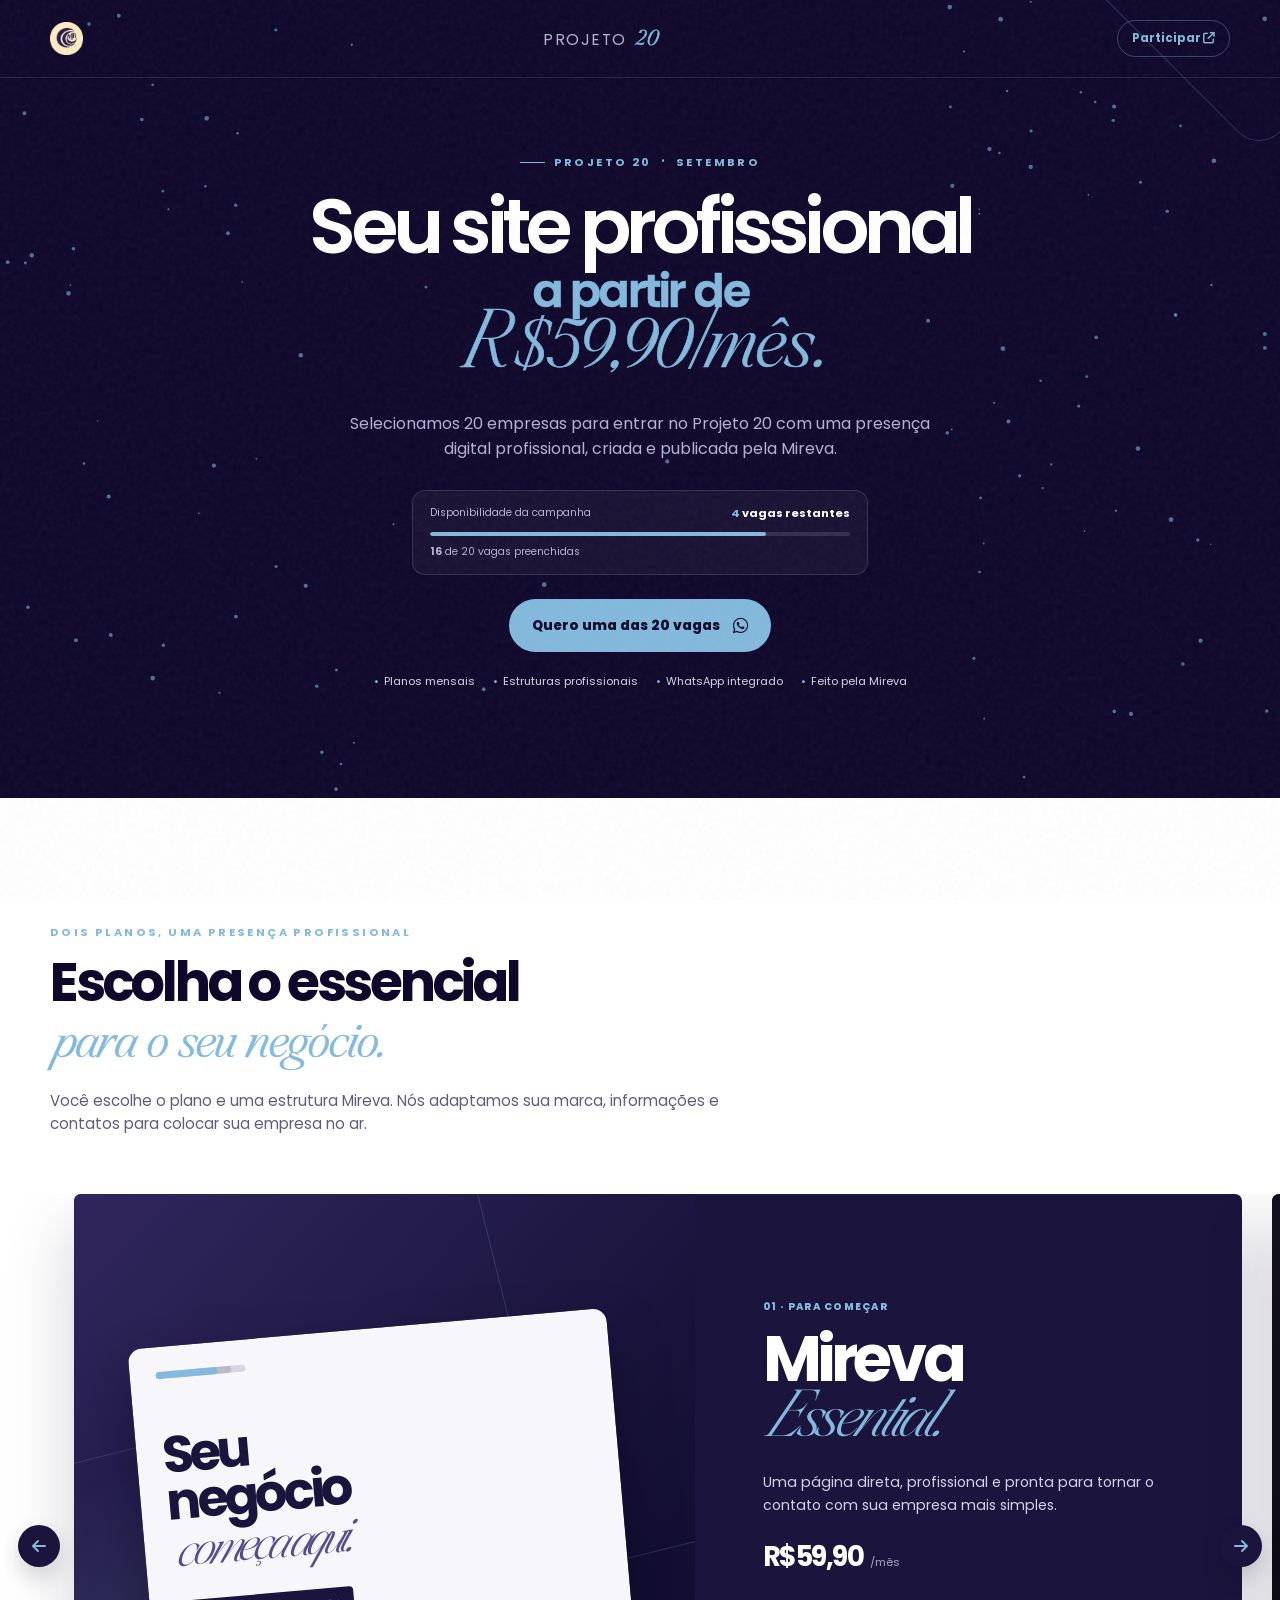
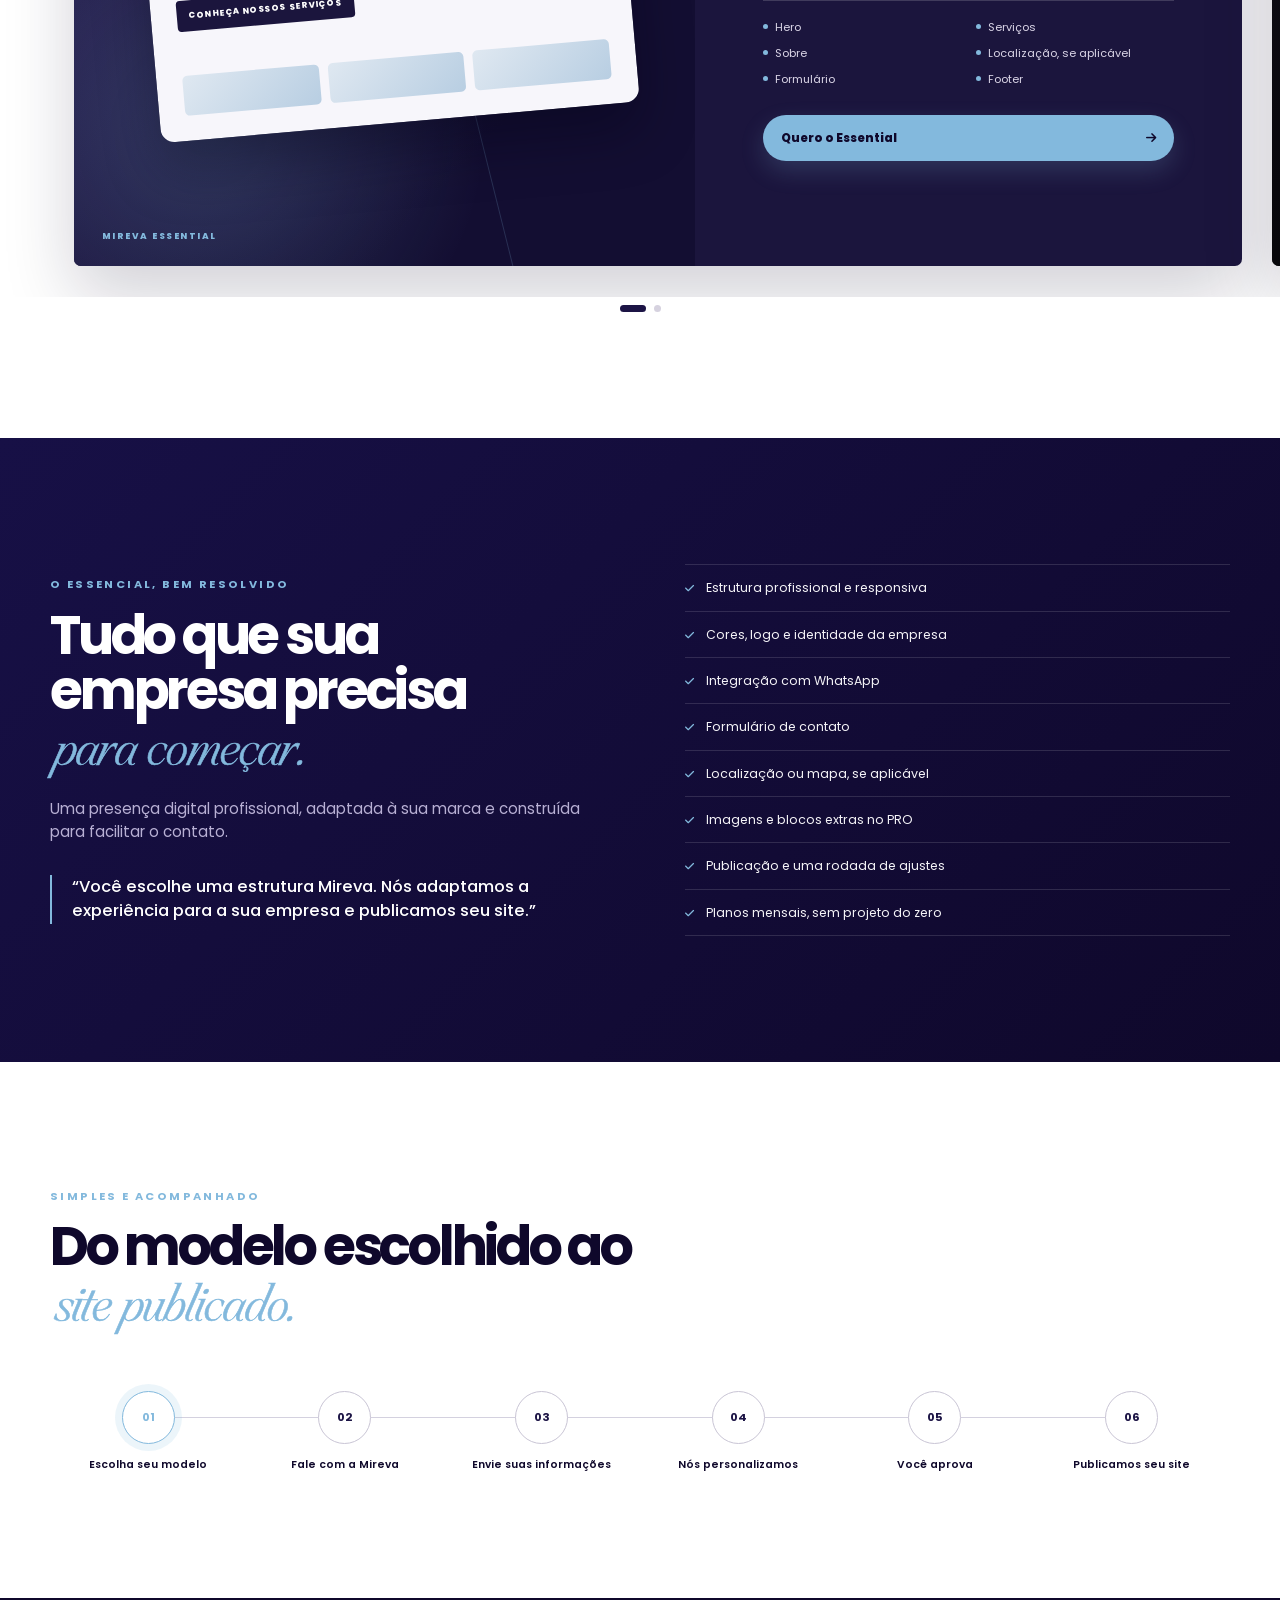
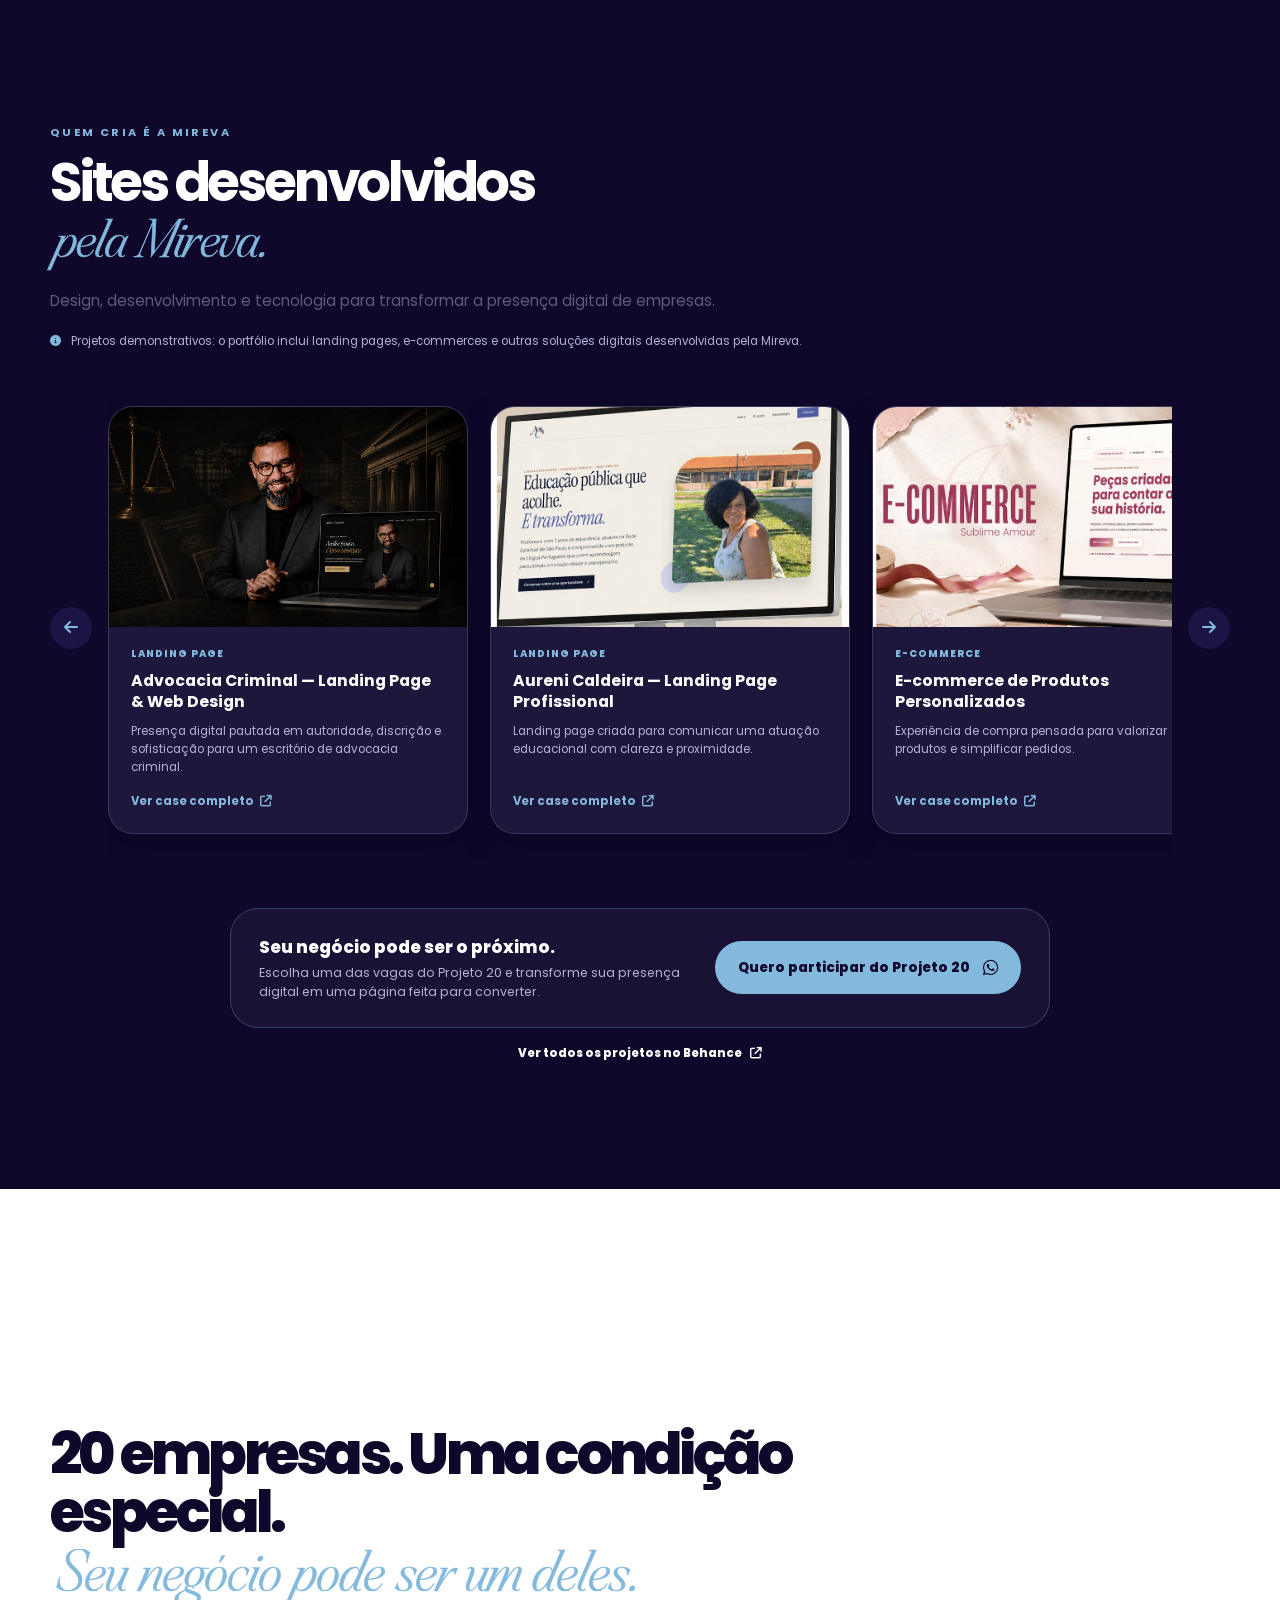
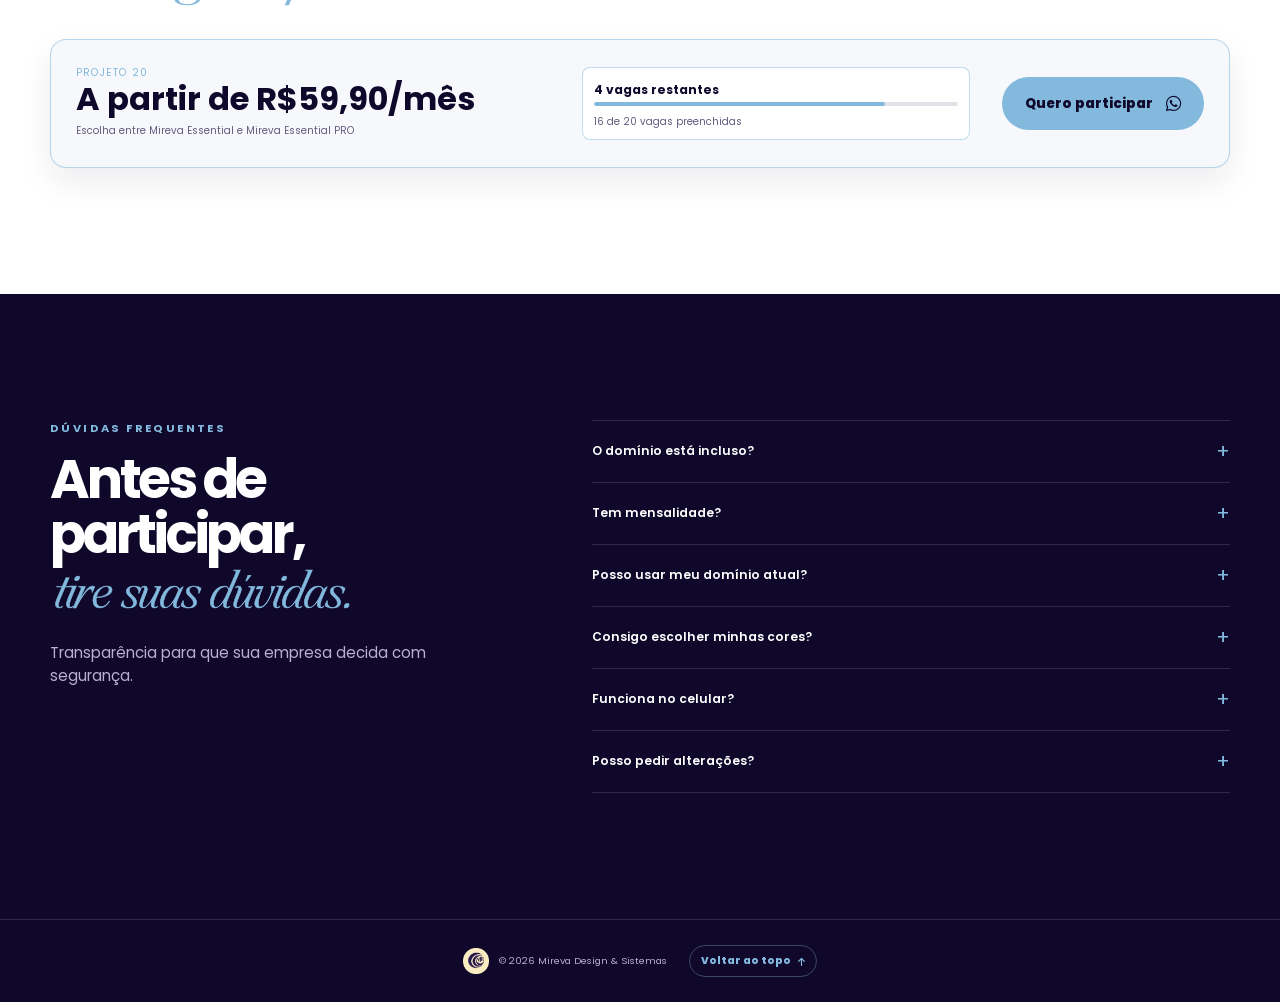
==== commit 97faf9ab: "mirevaESSENTIAL" ====
--- a/projeto-20/index.html
+++ b/projeto-20/index.html
@@ -11,7 +11,7 @@
   <link rel="preconnect" href="https://fonts.gstatic.com" crossorigin>
   <link href="https://fonts.googleapis.com/css2?family=Poppins:wght@400;500;600;700;800&display=swap" rel="stylesheet">
   <link rel="stylesheet" href="https://cdnjs.cloudflare.com/ajax/libs/font-awesome/6.7.2/css/all.min.css">
-  <link rel="stylesheet" href="style.css?v=7">
+  <link rel="stylesheet" href="style.css?v=12">
 </head>
 <body>
   <div class="p20-grain" aria-hidden="true"></div>
@@ -29,56 +29,54 @@
       <div class="p20-shell p20-hero-grid">
         <div class="p20-hero-copy p20-reveal">
           <p class="p20-kicker"><span></span> PROJETO 20 <b>•</b> SETEMBRO</p>
-          <h1>Seu site profissional <em>por R$340.</em></h1>
-          <p class="p20-lead">Selecionamos 20 empresas para receber uma landing page profissional criada pela Mireva, com domínio incluso por 12 meses.</p>
+          <h1>Seu site profissional <em><span>a partir de</span>R$59,90/mês.</em></h1>
+          <p class="p20-lead">Selecionamos 20 empresas para entrar no Projeto 20 com uma presença digital profissional, criada e publicada pela Mireva.</p>
           <div class="p20-vacancies" aria-label="Disponibilidade da campanha">
             <div class="p20-vacancy-head"><span>Disponibilidade da campanha</span><strong><b data-vacancies>20</b> vagas restantes</strong></div>
             <div class="p20-progress" role="progressbar" aria-valuemin="0" aria-valuemax="20" aria-valuenow="0"><span data-progress></span></div>
             <small><b data-filled>0</b> de 20 vagas preenchidas</small>
           </div>
           <a class="p20-button p20-whatsapp" data-message="Olá, Mireva! Quero garantir uma das vagas do Projeto 20." href="#vagas">Quero uma das 20 vagas <i class="fa-brands fa-whatsapp"></i></a>
-          <ul class="p20-points"><li>Domínio por 12 meses</li><li>Até 6 seções</li><li>WhatsApp integrado</li><li>Sem mensalidade</li></ul>
+          <ul class="p20-points"><li>Planos mensais</li><li>Estruturas profissionais</li><li>WhatsApp integrado</li><li>Feito pela Mireva</li></ul>
         </div>
       </div>
     </section>
 
     <section class="p20-models p20-section" id="modelos">
       <div class="p20-shell">
-        <div class="p20-section-heading p20-reveal"><p class="p20-eyebrow">Três estruturas, infinitas possibilidades</p><h2>Escolha a estrutura que <em>combina com sua empresa.</em></h2><p>Criamos três modelos profissionais. Você escolhe a base e nós personalizamos todo o conteúdo para o seu negócio.</p></div>
-        <div class="p20-model-grid">
-          <article class="p20-model p20-model-atlas p20-reveal">
-            <div class="p20-model-top"><span class="p20-model-number">01</span><span class="p20-model-tag">SERVIÇOS</span></div>
-            <div class="p20-model-phone"><div class="p20-laptop"><span class="p20-laptop-camera" aria-hidden="true"></span><div class="p20-laptop-screen"><video class="p20-atlas-video" muted loop playsinline controls preload="metadata" aria-label="Vídeo de demonstração da landing page Atlas"><source src="assets/videos/atlas-preview-optimized.mp4" type="video/mp4">Seu navegador não suporta vídeo.</video></div></div></div>
-            <div class="p20-model-info"><span class="p20-model-preview"><i class="fa-solid fa-play"></i> Vídeo do modelo</span><h3>Atlas</h3><p>Direto, comercial e pensado para transformar visitas em pedidos de orçamento.</p><p class="p20-model-for">Para serviços, manutenção, construção, climatização e empresas comerciais.</p><ul><li>Hero</li><li>Serviços</li><li>Diferenciais</li><li>Projetos</li><li>Avaliações</li><li>Contato</li></ul><a class="p20-model-cta p20-whatsapp" data-message="Olá, Mireva! Quero o modelo Atlas no Projeto 20." href="#vagas">Quero o Atlas <i class="fa-solid fa-arrow-right"></i></a></div>
-          </article>
-          <article class="p20-model p20-model-aura p20-reveal" style="--delay:.1s">
-            <div class="p20-model-top"><span class="p20-model-number">02</span><span class="p20-model-tag">BEM-ESTAR</span></div>
-            <div class="p20-model-phone"><div class="p20-laptop"><span class="p20-laptop-camera" aria-hidden="true"></span><div class="p20-laptop-screen"><video class="p20-aura-video" muted loop playsinline controls preload="metadata" aria-label="Vídeo de demonstração da landing page Aura"><source src="assets/videos/aura-preview-optimized.mp4" type="video/mp4">Seu navegador não suporta vídeo.</video></div></div></div>
-            <div class="p20-model-info"><span class="p20-model-preview"><i class="fa-solid fa-play"></i> Prévia animada</span><h3>Aura</h3><p>Elegante, leve e criado para apresentar serviços e transmitir confiança.</p><p class="p20-model-for">Para clínicas, saúde, estética, psicologia e profissionais liberais.</p><ul><li>Hero</li><li>Sobre</li><li>Especialidades</li><li>Diferenciais</li><li>Depoimentos</li><li>Agendamento</li></ul><a class="p20-model-cta p20-whatsapp" data-message="Olá, Mireva! Quero o modelo Aura no Projeto 20." href="#vagas">Quero o Aura <i class="fa-solid fa-arrow-right"></i></a></div>
-          </article>
-          <article class="p20-model p20-model-nexo p20-reveal" style="--delay:.2s">
-            <div class="p20-model-top"><span class="p20-model-number">03</span><span class="p20-model-tag">CORPORATIVO</span></div>
-            <div class="p20-model-phone"><div class="p20-laptop"><span class="p20-laptop-camera" aria-hidden="true"></span><div class="p20-laptop-screen"><video class="p20-nexo-video" muted loop playsinline controls preload="metadata" aria-label="Vídeo de demonstração da landing page Nexo"><source src="assets/videos/nexo-preview-optimized.mp4" type="video/mp4">Seu navegador não suporta vídeo.</video></div></div></div>
-            <div class="p20-model-info"><span class="p20-model-preview"><i class="fa-solid fa-play"></i> Prévia animada</span><h3>Nexo</h3><p>Uma estrutura corporativa para empresas que precisam transmitir autoridade.</p><p class="p20-model-for">Para consultorias, arquitetura, imobiliárias e empresas B2B.</p><ul><li>Hero</li><li>Empresa</li><li>Soluções</li><li>Diferenciais</li><li>Cases</li><li>Orçamento</li></ul><a class="p20-model-cta p20-whatsapp" data-message="Olá, Mireva! Quero o modelo Nexo no Projeto 20." href="#vagas">Quero o Nexo <i class="fa-solid fa-arrow-right"></i></a></div>
-          </article>
+        <div class="p20-section-heading p20-reveal"><p class="p20-eyebrow">Dois planos, uma presença profissional</p><h2>Escolha o essencial <em>para o seu negócio.</em></h2><p>Você escolhe o plano e uma estrutura Mireva. Nós adaptamos sua marca, informações e contatos para colocar sua empresa no ar.</p></div>
+        <div class="p20-plan-carousel p20-reveal" aria-label="Planos do Projeto 20">
+          <button class="p20-plan-arrow p20-plan-prev" type="button" aria-label="Ver plano anterior"><i class="fa-solid fa-arrow-left"></i></button>
+          <div class="p20-plan-track" id="p20PlanCarousel">
+            <article class="p20-plan-slide p20-plan-essential">
+              <div class="p20-plan-visual p20-essential-visual" aria-hidden="true"><div class="p20-essential-browser"><span></span><b>Seu negócio<br><em>começa aqui.</em></b><i>CONHEÇA NOSSOS SERVIÇOS</i><div class="p20-essential-lines"><u></u><u></u><u></u></div></div><small>MIREVA ESSENTIAL</small></div>
+              <div class="p20-plan-copy"><p class="p20-plan-label">01 · PARA COMEÇAR</p><h3>Mireva <em>Essential.</em></h3><p class="p20-plan-description">Uma página direta, profissional e pronta para tornar o contato com sua empresa mais simples.</p><div class="p20-plan-price"><strong>R$59,90</strong><span>/mês</span></div><ul><li>Hero</li><li>Serviços</li><li>Sobre</li><li>Localização, se aplicável</li><li>Formulário</li><li>Footer</li></ul><a class="p20-plan-cta p20-whatsapp" data-message="Olá, Mireva! Quero participar do Projeto 20 com o Mireva Essential." href="#vagas">Quero o Essential <i class="fa-solid fa-arrow-right"></i></a></div>
+            </article>
+            <article class="p20-plan-slide p20-plan-pro">
+              <div class="p20-plan-visual p20-pro-visual"><div class="p20-laptop"><span class="p20-laptop-camera" aria-hidden="true"></span><div class="p20-laptop-screen"><video muted loop playsinline controls preload="metadata" aria-label="Vídeo de demonstração do Mireva Essential PRO"><source src="assets/videos/atlas-preview-optimized.mp4" type="video/mp4">Seu navegador não suporta vídeo.</video></div></div><small>IMAGENS · MAIS BLOCOS · MAIS PRESENÇA</small></div>
+              <div class="p20-plan-copy"><p class="p20-plan-label">02 · MAIS PRESENÇA</p><h3>Mireva Essential <em>PRO.</em></h3><p class="p20-plan-description">A mesma agilidade de uma estrutura pronta, agora com imagens e mais espaço para apresentar sua marca.</p><div class="p20-plan-price"><strong>R$97,90</strong><span>/mês</span></div><ul><li>Estrutura Essential</li><li>Imagens do negócio</li><li>Diferenciais</li><li>Depoimentos ou FAQ</li><li>Galeria ou portfólio</li><li>CTAs estratégicos</li></ul><a class="p20-plan-cta" href="essential-pro.html">Conhecer o Essential PRO <i class="fa-solid fa-arrow-right"></i></a></div>
+            </article>
+          </div>
+          <button class="p20-plan-arrow p20-plan-next" type="button" aria-label="Ver próximo plano"><i class="fa-solid fa-arrow-right"></i></button>
         </div>
+        <div class="p20-plan-dots" aria-label="Navegação dos planos"><button class="is-active" type="button" aria-label="Ver Mireva Essential"></button><button type="button" aria-label="Ver Mireva Essential PRO"></button></div>
       </div>
     </section>
 
     <section class="p20-included p20-section">
-      <div class="p20-shell p20-included-grid"><div class="p20-section-heading p20-reveal"><p class="p20-eyebrow">O essencial, bem resolvido</p><h2>Tudo que sua empresa precisa <em>para começar.</em></h2><p>Uma presença digital que parece com a sua marca e torna fácil entrar em contato.</p><blockquote>“Você não recebe um site genérico. Escolhe uma estrutura Mireva e nós adaptamos toda a experiência para sua empresa.”</blockquote></div><ul class="p20-included-list p20-reveal" style="--delay:.12s"><li><i class="fa-solid fa-check"></i> Landing page com até 6 seções</li><li><i class="fa-solid fa-check"></i> Layout profissional e responsivo</li><li><i class="fa-solid fa-check"></i> Cores, logo e identidade da empresa</li><li><i class="fa-solid fa-check"></i> Fotos e conteúdo do seu negócio</li><li><i class="fa-solid fa-check"></i> Integração com WhatsApp</li><li><i class="fa-solid fa-check"></i> Localização ou mapa opcional</li><li><i class="fa-solid fa-check"></i> Domínio por 12 meses</li><li><i class="fa-solid fa-check"></i> Publicação e uma rodada de ajustes</li><li><i class="fa-solid fa-check"></i> Sem mensalidade obrigatória</li></ul></div>
+      <div class="p20-shell p20-included-grid"><div class="p20-section-heading p20-reveal"><p class="p20-eyebrow">O essencial, bem resolvido</p><h2>Tudo que sua empresa precisa <em>para começar.</em></h2><p>Uma presença digital profissional, adaptada à sua marca e construída para facilitar o contato.</p><blockquote>“Você escolhe uma estrutura Mireva. Nós adaptamos a experiência para a sua empresa e publicamos seu site.”</blockquote></div><ul class="p20-included-list p20-reveal" style="--delay:.12s"><li><i class="fa-solid fa-check"></i> Estrutura profissional e responsiva</li><li><i class="fa-solid fa-check"></i> Cores, logo e identidade da empresa</li><li><i class="fa-solid fa-check"></i> Integração com WhatsApp</li><li><i class="fa-solid fa-check"></i> Formulário de contato</li><li><i class="fa-solid fa-check"></i> Localização ou mapa, se aplicável</li><li><i class="fa-solid fa-check"></i> Imagens e blocos extras no PRO</li><li><i class="fa-solid fa-check"></i> Publicação e uma rodada de ajustes</li><li><i class="fa-solid fa-check"></i> Planos mensais, sem projeto do zero</li></ul></div>
     </section>
 
     <section class="p20-process p20-section"><div class="p20-shell"><div class="p20-section-heading p20-reveal"><p class="p20-eyebrow">Simples e acompanhado</p><h2>Do modelo escolhido ao <em>site publicado.</em></h2></div><ol class="p20-steps"><li class="p20-reveal"><b>01</b><span>Escolha seu modelo</span></li><li class="p20-reveal"><b>02</b><span>Fale com a Mireva</span></li><li class="p20-reveal"><b>03</b><span>Envie suas informações</span></li><li class="p20-reveal"><b>04</b><span>Nós personalizamos</span></li><li class="p20-reveal"><b>05</b><span>Você aprova</span></li><li class="p20-reveal"><b>06</b><span>Publicamos seu site</span></li></ol></div></section>
 
     <section class="p20-work p20-section"><div class="p20-shell"><div class="p20-section-heading p20-reveal"><p class="p20-eyebrow">Quem cria é a Mireva</p><h2>Sites desenvolvidos <em>pela Mireva.</em></h2><p>Design, desenvolvimento e tecnologia para transformar a presença digital de empresas.</p></div><p class="p20-project-note p20-reveal"><i class="fa-solid fa-circle-info"></i> Projetos demonstrativos: o portfólio inclui landing pages, e-commerces e outras soluções digitais desenvolvidas pela Mireva.</p><div class="p20-case-carousel-wrap p20-reveal"><button class="p20-case-arrow p20-case-prev" type="button" aria-label="Ver projetos anteriores"><i class="fa-solid fa-arrow-left"></i></button><div class="p20-case-carousel" id="p20CaseCarousel" aria-label="Carrossel de projetos da Mireva"><a class="p20-case-card" href="https://www.behance.net/gallery/254994459/Advocacia-Criminal-Landing-Page-Web-Design" target="_blank" rel="noopener"><img src="assets/img/behance/advocacia-criminal.png" alt="Landing page para advocacia criminal" loading="lazy" width="1400" height="788" decoding="async"><span>Landing Page</span><h3>Advocacia Criminal — Landing Page &amp; Web Design</h3><p>Presença digital pautada em autoridade, discrição e sofisticação para um escritório de advocacia criminal.</p><b>Ver case completo <i class="fa-solid fa-arrow-up-right-from-square"></i></b></a><a class="p20-case-card" href="https://www.behance.net/gallery/253688477/Aureni-Caldeira-Landing-Page-Profissional" target="_blank" rel="noopener"><img src="assets/img/behance/educacao-publica.png" alt="Landing page profissional de Aureni Caldeira" loading="lazy" width="433" height="330" decoding="async"><span>Landing Page</span><h3>Aureni Caldeira — Landing Page Profissional</h3><p>Landing page criada para comunicar uma atuação educacional com clareza e proximidade.</p><b>Ver case completo <i class="fa-solid fa-arrow-up-right-from-square"></i></b></a><a class="p20-case-card" href="https://www.behance.net/gallery/253688427/E-commerce-de-Produtos-Personalizados" target="_blank" rel="noopener"><img src="assets/img/behance/sublime-amour.png" alt="E-commerce de produtos personalizados" loading="lazy" width="433" height="330" decoding="async"><span>E-commerce</span><h3>E-commerce de Produtos Personalizados</h3><p>Experiência de compra pensada para valorizar produtos e simplificar pedidos.</p><b>Ver case completo <i class="fa-solid fa-arrow-up-right-from-square"></i></b></a><a class="p20-case-card" href="https://www.behance.net/gallery/252572629/Landing-Page-Nutricionista-Clinica-e-Comportamental" target="_blank" rel="noopener"><img src="assets/img/behance/carla-medeiros.png" alt="Landing page nutricionista clínica e comportamental" loading="lazy" width="433" height="329" decoding="async"><span>Landing Page</span><h3>Landing Page Nutricionista Clínica e Comportamental</h3><p>Página criada para apresentar a proposta profissional e orientar novos atendimentos.</p><b>Ver case completo <i class="fa-solid fa-arrow-up-right-from-square"></i></b></a><a class="p20-case-card" href="https://www.behance.net/gallery/252474619/Landing-Page-Premium-Esttica" target="_blank" rel="noopener"><img src="assets/img/behance/or-estetica.png" alt="Landing page premium para estética" loading="lazy" width="433" height="329" decoding="async"><span>Landing Page</span><h3>Landing Page Premium — Estética</h3><p>Uma presença digital premium para apresentar procedimentos e facilitar o contato.</p><b>Ver case completo <i class="fa-solid fa-arrow-up-right-from-square"></i></b></a><a class="p20-case-card" href="https://www.behance.net/gallery/252461949/ZC-Fotografa-Landing-Page" target="_blank" rel="noopener"><img src="assets/img/behance/casamentos.png" alt="Landing page para fotógrafa de casamentos" loading="lazy" width="403" height="330" decoding="async"><span>Landing Page</span><h3>ZC Fotógrafa — Landing Page</h3><p>Projeto visual para reunir portfólio, serviços e pedidos de orçamento.</p><b>Ver case completo <i class="fa-solid fa-arrow-up-right-from-square"></i></b></a></div><button class="p20-case-arrow p20-case-next" type="button" aria-label="Ver próximos projetos"><i class="fa-solid fa-arrow-right"></i></button></div><div class="p20-cases-cta p20-reveal"><div><p>Seu negócio pode ser o próximo.</p><span>Escolha uma das vagas do Projeto 20 e transforme sua presença digital em uma página feita para converter.</span></div><a class="p20-button p20-whatsapp" data-message="Olá, Mireva! Quero participar do Projeto 20." href="#vagas">Quero participar do Projeto 20 <i class="fa-brands fa-whatsapp"></i></a></div><a class="p20-behance-link" href="https://www.behance.net/mireva" target="_blank" rel="noopener">Ver todos os projetos no Behance <i class="fa-solid fa-arrow-up-right-from-square"></i></a></div></section>
 
-    <section class="p20-final p20-section" id="vagas"><div class="p20-closing p20-shell p20-reveal"><p>20 empresas. Uma condição especial. <em>Seu negócio pode ser um deles.</em></p><div class="p20-closing-card"><div><span>Projeto 20</span><strong>R$340</strong><small>Domínio por 12 meses incluso · Sem mensalidade</small></div><div class="p20-closing-status"><b><span data-vacancies>20</span> vagas restantes</b><div class="p20-progress"><span data-progress></span></div><small><span data-filled>0</span> de 20 vagas preenchidas</small></div><a class="p20-button p20-whatsapp" data-message="Olá, Mireva! Quero participar do Projeto 20." href="#inicio">Quero participar <i class="fa-brands fa-whatsapp"></i></a></div></div></section>
-    <section class="p20-faq-last p20-section"><div class="p20-shell p20-faq-last-grid"><div class="p20-section-heading p20-reveal"><p class="p20-eyebrow">Dúvidas frequentes</p><h2>Antes de participar, <em>tire suas dúvidas.</em></h2><p>Transparência para que sua empresa decida com segurança.</p></div><div class="p20-faq p20-reveal" style="--delay:.12s"><details><summary>O domínio está incluso?<i>+</i></summary><p>Sim. O registro do domínio está incluso por 12 meses.</p></details><details><summary>Tem mensalidade?<i>+</i></summary><p>Não existe mensalidade obrigatória.</p></details><details><summary>Posso usar meu domínio atual?<i>+</i></summary><p>Sim. Adaptamos a publicação para o domínio que sua empresa já utiliza.</p></details><details><summary>Consigo escolher minhas cores?<i>+</i></summary><p>Sim. O modelo será adaptado à identidade da sua empresa.</p></details><details><summary>Funciona no celular?<i>+</i></summary><p>Sim. Todo o Projeto 20 é desenvolvido com prioridade para smartphones.</p></details><details><summary>Posso pedir alterações?<i>+</i></summary><p>Está incluída uma rodada de ajustes após a primeira versão.</p></details></div></div></section>
+    <section class="p20-final p20-section" id="vagas"><div class="p20-closing p20-shell p20-reveal"><p>20 empresas. Uma condição especial. <em>Seu negócio pode ser um deles.</em></p><div class="p20-closing-card"><div><span>Projeto 20</span><strong>A partir de R$59,90/mês</strong><small>Escolha entre Mireva Essential e Mireva Essential PRO</small></div><div class="p20-closing-status"><b><span data-vacancies>20</span> vagas restantes</b><div class="p20-progress"><span data-progress></span></div><small><span data-filled>0</span> de 20 vagas preenchidas</small></div><a class="p20-button p20-whatsapp" data-message="Olá, Mireva! Quero participar do Projeto 20." href="#inicio">Quero participar <i class="fa-brands fa-whatsapp"></i></a></div></div></section>
+    <section class="p20-faq-last p20-section"><div class="p20-shell p20-faq-last-grid"><div class="p20-section-heading p20-reveal"><p class="p20-eyebrow">Dúvidas frequentes</p><h2>Antes de participar, <em>tire suas dúvidas.</em></h2><p>Transparência para que sua empresa decida com segurança.</p></div><div class="p20-faq p20-reveal" style="--delay:.12s"><details><summary>O domínio está incluso?<i>+</i></summary><p>O domínio e a publicação podem ser organizados com a Mireva durante o atendimento.</p></details><details><summary>Tem mensalidade?<i>+</i></summary><p>Sim. O Projeto 20 funciona com planos mensais: Mireva Essential ou Mireva Essential PRO.</p></details><details><summary>Posso usar meu domínio atual?<i>+</i></summary><p>Sim. Adaptamos a publicação para o domínio que sua empresa já utiliza.</p></details><details><summary>Consigo escolher minhas cores?<i>+</i></summary><p>Sim. A estrutura escolhida será adaptada à identidade da sua empresa.</p></details><details><summary>Funciona no celular?<i>+</i></summary><p>Sim. Todo o Projeto 20 é desenvolvido com prioridade para smartphones.</p></details><details><summary>Posso pedir alterações?<i>+</i></summary><p>Está incluída uma rodada de ajustes. Novas seções ou uma estrutura exclusiva são orçadas como projeto personalizado.</p></details></div></div></section>
   </main>
   <a class="p20-mobile-cta p20-whatsapp" data-message="Olá, Mireva! Quero garantir uma das vagas do Projeto 20." href="#vagas"><span>Quero uma vaga</span><i class="fa-brands fa-whatsapp"></i></a>
   <footer class="p20-footer"><img src="assets/img/logo-branca.png" alt="Mireva" width="704" height="718" decoding="async"><span>© 2026 Mireva Design & Sistemas</span><a class="p20-footer-top" href="#inicio">Voltar ao topo <i class="fa-solid fa-arrow-up" aria-hidden="true"></i></a></footer>
   <script src="../project-20-config.js?v=1"></script>
-  <script src="script.js?v=3"></script>
+  <script src="script.js?v=5"></script>
 </body>
 </html>
--- a/projeto-20/style.css
+++ b/projeto-20/style.css
@@ -52,8 +52,34 @@
 /* Atalho de navegação no rodapé. */
 .p20-footer-top{display:inline-flex;align-items:center;gap:7px;margin-left:12px;padding:7px 11px;border:1px solid rgba(131,185,221,.35);border-radius:999px;color:var(--p20-blue);font-size:.64rem;font-weight:800;transition:background .2s,color .2s,transform .2s}.p20-footer-top:hover{background:var(--p20-blue);color:var(--p20-ink);transform:translateY(-2px)}.p20-footer-top i{font-size:.58rem}@media(max-width:780px){.p20-footer{flex-wrap:wrap;gap:8px}.p20-footer-top{margin-left:0}}
 
+/* Mantém o logo do rodapé com dimensões estáveis. */
+.p20-footer img {
+  display: block;
+  width: 26px;
+  height: 26px;
+  flex: 0 0 26px;
+  object-fit: contain;
+}
+
 /* Hero simplificada: foco total na oferta. */
 .p20-hero{min-height:650px;padding:154px 0 108px;background:var(--p20-ink)}.p20-hero:before,.p20-hero:after{content:"";position:absolute;z-index:0;width:270px;height:270px;border:1px solid rgba(131,185,221,.24);border-radius:30px;pointer-events:none;transform:rotate(45deg)}.p20-hero:before{top:-175px;right:-115px}.p20-hero:after{display:block;right:auto;bottom:-175px;left:-115px}.p20-hero-particles{position:absolute;z-index:0;inset:0;width:100%;height:100%;pointer-events:none}.p20-hero-grid{position:relative;z-index:1;display:block;text-align:center}.p20-hero-copy{display:flex;flex-direction:column;align-items:center;max-width:760px;margin:0 auto}.p20-kicker{justify-content:center}.p20-hero h1{max-width:760px}.p20-lead{max-width:620px}.p20-vacancies{width:min(456px,100%);text-align:left}.p20-points{justify-content:center}@media(max-width:780px){.p20-hero{padding:116px 0 78px}.p20-hero:before,.p20-hero:after{width:185px;height:185px;border-color:rgba(131,185,221,.18)}.p20-hero:before{top:-128px;right:-92px}.p20-hero:after{bottom:-128px;left:-92px}.p20-hero h1{max-width:390px}.p20-hero-copy{width:100%}}@media(prefers-reduced-motion:reduce){.p20-hero-particles{display:none}}
 
 /* CTA fixo mobile: destaque visual sem competir com a leitura. */
 @keyframes p20MobileCtaGlow{0%,100%{box-shadow:0 12px 30px rgba(0,0,0,.35),0 0 0 0 rgba(131,185,221,0)}50%{box-shadow:0 14px 34px rgba(0,0,0,.38),0 0 26px 7px rgba(131,185,221,.42)}}@media(max-width:780px){.p20-mobile-cta.is-visible{animation:p20MobileCtaGlow 2.3s ease-in-out infinite}}@media(prefers-reduced-motion:reduce){.p20-mobile-cta.is-visible{animation:none}}
+
+/* V1: planos do Projeto 20 em carrossel de apresentação integral. */
+.p20-plan-carousel{display:grid;grid-template-columns:48px minmax(0,1fr) 48px;align-items:center;gap:18px;width:100vw;margin:54px calc(50% - 50vw) 0}.p20-plan-track{display:flex;gap:26px;overflow-x:auto;padding:12px max(24px,calc((100vw - var(--p20-shell))/2)) 28px;scroll-snap-type:x mandatory;scroll-behavior:smooth;scrollbar-width:none;overscroll-behavior-x:contain}.p20-plan-track::-webkit-scrollbar{display:none}.p20-plan-slide{flex:0 0 min(1100px,calc(100vw - 176px));display:grid;grid-template-columns:minmax(0,1fr) minmax(360px,.88fr);min-height:548px;overflow:hidden;border-radius:22px;scroll-snap-align:center;box-shadow:0 24px 65px rgba(16,10,45,.2);color:#fff}.p20-plan-essential{background:#1b153d}.p20-plan-pro{background:#050506}.p20-plan-visual{position:relative;display:grid;place-items:center;overflow:hidden;min-height:100%;padding:50px}.p20-plan-copy{display:flex;flex-direction:column;justify-content:center;padding:54px clamp(34px,5vw,76px);position:relative}.p20-plan-label{margin:0 0 16px;color:var(--p20-blue);font-size:.62rem;font-weight:800;letter-spacing:1.25px}.p20-plan-copy h3{margin:0;color:#fff;font-size:clamp(2.85rem,5vw,4.7rem);line-height:.92;letter-spacing:-.075em}.p20-plan-copy h3 em{display:block;font-family:Griffiths,Georgia,serif;font-size:1.02em;font-weight:400;letter-spacing:-.04em;color:var(--p20-blue)}.p20-plan-description{max-width:450px;margin:22px 0 19px;color:#d5d0e7;font-size:.88rem;line-height:1.65}.p20-plan-price{display:flex;align-items:baseline;gap:7px;margin-bottom:21px}.p20-plan-price strong{font-size:1.7rem;letter-spacing:-.055em}.p20-plan-price span{color:#a9a3bc;font-size:.7rem}.p20-plan-copy ul{display:grid;grid-template-columns:repeat(2,minmax(0,1fr));gap:9px 16px;max-width:440px;margin:0;padding:18px 0 0;list-style:none;border-top:1px solid rgba(255,255,255,.16);color:#d9d4e6;font-size:.69rem}.p20-plan-copy li{position:relative;padding-left:12px}.p20-plan-copy li:before{content:"";position:absolute;top:.48em;left:0;width:5px;height:5px;border-radius:50%;background:var(--p20-blue)}.p20-plan-cta{display:flex;align-items:center;justify-content:space-between;gap:18px;width:min(100%,430px);margin-top:27px;padding:14px 18px;border-radius:999px;background:var(--p20-blue);color:var(--p20-ink);font-size:.74rem;font-weight:800;box-shadow:0 10px 24px rgba(131,185,221,.19);transition:transform .25s,filter .25s}.p20-plan-cta:hover{color:var(--p20-ink);filter:brightness(1.08);transform:translateY(-2px)}.p20-plan-arrow{display:grid;place-items:center;width:42px;height:42px;padding:0;border:0;border-radius:50%;background:#1b153d;color:var(--p20-blue);cursor:pointer;transition:transform .2s,background .2s}.p20-plan-arrow:hover{background:#30266a;transform:scale(1.08)}.p20-plan-dots{display:flex;justify-content:center;gap:8px;margin-top:3px}.p20-plan-dots button{width:7px;height:7px;padding:0;border:0;border-radius:999px;background:#c8c4d4;cursor:pointer;transition:width .2s,background .2s}.p20-plan-dots button.is-active{width:26px;background:var(--p20-blue)}
+.p20-essential-visual{background:radial-gradient(circle at 22% 80%,rgba(131,185,221,.22),transparent 38%),linear-gradient(133deg,#30265d,#130e32 74%)}.p20-essential-visual:before,.p20-essential-visual:after{content:"";position:absolute;border:1px solid rgba(131,185,221,.2);transform:rotate(-14deg);pointer-events:none}.p20-essential-visual:before{width:560px;height:330px;border-radius:20px;top:-100px;left:-150px}.p20-essential-visual:after{width:380px;height:510px;border-radius:28px;right:-190px;bottom:-195px}.p20-essential-browser{position:relative;z-index:1;width:min(100%,480px);min-height:330px;padding:24px 25px;border:1px solid rgba(255,255,255,.27);border-radius:14px;background:#f7f6fb;color:#1a153c;box-shadow:0 27px 54px rgba(3,1,19,.34);transform:rotate(-3deg)}.p20-essential-browser>span{display:block;width:62px;height:7px;margin-bottom:53px;border-radius:999px;background:#83b9dd;box-shadow:14px 0 0 rgba(28,20,69,.14),28px 0 0 rgba(28,20,69,.14)}.p20-essential-browser b{display:block;max-width:250px;font-size:clamp(2rem,4vw,3.5rem);line-height:.92;letter-spacing:-.075em}.p20-essential-browser b em{font-family:Griffiths,Georgia,serif;font-size:1.02em;font-weight:400;color:#564c89}.p20-essential-browser i{display:inline-block;margin-top:24px;padding:9px 12px;border-radius:4px;background:#1b153d;color:#fff;font-size:.52rem;font-style:normal;font-weight:800;letter-spacing:.6px}.p20-essential-lines{display:grid;grid-template-columns:repeat(3,1fr);gap:9px;margin-top:44px}.p20-essential-lines u{height:40px;border-radius:5px;background:linear-gradient(135deg,#dfe8f1,#b8cee2);text-decoration:none}.p20-essential-visual small,.p20-pro-visual small{position:absolute;z-index:2;left:28px;bottom:23px;color:var(--p20-blue);font-size:.55rem;font-weight:800;letter-spacing:1.5px}.p20-pro-visual{background:radial-gradient(circle at 61% 45%,rgba(131,185,221,.19),transparent 43%),linear-gradient(140deg,#14111d,#030304 78%)}.p20-pro-visual:after{content:"";position:absolute;width:520px;height:520px;border:1px solid rgba(131,185,221,.16);border-radius:50%;right:-185px;top:-235px}.p20-pro-visual .p20-laptop{width:min(100%,540px);z-index:1;transform:perspective(1200px) rotateX(4deg) rotateY(-4deg)}.p20-pro-visual .p20-laptop-screen video{width:100%;height:100%;display:block;object-fit:cover;background:#070b0a}
+@media(max-width:780px){.p20-plan-carousel{grid-template-columns:1fr;width:100%;margin:38px 0 0}.p20-plan-track{gap:15px;padding:6px 0 20px}.p20-plan-slide{flex-basis:100%;grid-template-columns:1fr;min-height:0;border-radius:17px}.p20-plan-visual{min-height:295px;padding:34px 24px}.p20-plan-copy{padding:34px 25px 29px}.p20-plan-copy h3{font-size:3.2rem}.p20-plan-description{font-size:.79rem;margin:16px 0}.p20-plan-copy ul{font-size:.62rem;gap:8px 10px}.p20-plan-cta{margin-top:22px;font-size:.68rem}.p20-plan-arrow{display:none}.p20-essential-browser{min-height:220px;padding:19px}.p20-essential-browser>span{margin-bottom:33px}.p20-essential-browser b{font-size:2.3rem}.p20-essential-lines{margin-top:27px}.p20-essential-lines u{height:30px}.p20-pro-visual .p20-laptop{width:min(100%,385px)}.p20-essential-visual small,.p20-pro-visual small{left:18px;bottom:15px;font-size:.48rem}.p20-plan-dots{margin-top:1px}}
+@media(prefers-reduced-motion:reduce){.p20-plan-track{scroll-behavior:auto}.p20-plan-cta,.p20-plan-arrow,.p20-plan-dots button{transition:none}}
+
+/* V2: carrossel mais editorial e menos contido em cards. */
+.p20-hero h1 em{white-space:normal}.p20-hero h1 em span{display:block;margin:0 0 -5px;font-family:Poppins,sans-serif;font-size:.56em;font-weight:600;letter-spacing:-.055em}.p20-plan-carousel{display:block;margin-top:58px}.p20-plan-track{gap:30px;padding:0 7vw 31px;cursor:grab}.p20-plan-track:active{cursor:grabbing}.p20-plan-slide{flex-basis:min(1260px,calc(100vw - 112px));min-height:600px;border-radius:7px;box-shadow:0 30px 70px rgba(16,10,45,.19)}.p20-plan-visual{padding:62px}.p20-plan-copy{padding:64px clamp(38px,5.3vw,88px)}.p20-plan-arrow{display:none}.p20-plan-dots{margin-top:8px}.p20-plan-dots button{background:#d6d2df}.p20-plan-dots button.is-active{background:#1c1445}.p20-essential-browser{transform:rotate(-5deg) translateY(-4px)}.p20-pro-visual .p20-laptop{transform:none}
+@media(max-width:780px){.p20-hero h1 em span{margin-bottom:0;font-size:.62em}.p20-plan-carousel{margin-top:38px}.p20-plan-track{gap:16px;padding:0 18px 21px}.p20-plan-slide{flex-basis:calc(100vw - 36px);border-radius:10px}.p20-plan-visual{padding:34px 24px}.p20-plan-copy{padding:34px 25px 30px}}
+
+/* Navegação explícita para o carrossel no desktop. */
+@media(min-width:781px){.p20-plan-carousel{position:relative}.p20-plan-arrow{position:absolute;z-index:4;top:50%;display:grid;transform:translateY(-50%);background:#1b153d;box-shadow:0 10px 22px rgba(12,8,34,.16)}.p20-plan-prev{left:max(18px,calc((100vw - 1380px)/2))}.p20-plan-next{right:max(18px,calc((100vw - 1380px)/2))}.p20-plan-arrow:hover{transform:translateY(-50%) scale(1.08)}}
+
+/* Página de apresentação do Mireva Essential PRO. */
+.p20-pro-page{background:#070609;color:#fff}.p20-pro-page .p20-grain{position:fixed}.p20-pro-header{position:relative;z-index:5;display:grid;grid-template-columns:1fr auto 1fr;align-items:center;min-height:76px;padding:0 clamp(22px,4vw,64px);border-bottom:1px solid rgba(255,255,255,.1);background:rgba(5,5,7,.82);backdrop-filter:blur(12px)}.p20-pro-header .p20-brand{justify-self:start}.p20-pro-header .p20-brand img{display:block;width:31px;height:auto}.p20-pro-back{justify-self:center;display:inline-flex;align-items:center;gap:8px;color:#dad5e6;font-size:.68rem;font-weight:700}.p20-pro-back:hover{color:var(--p20-blue)}.p20-pro-header-cta{justify-self:end;display:inline-flex;align-items:center;gap:9px;padding:10px 15px;border-radius:999px;background:var(--p20-blue);color:var(--p20-ink);font-size:.67rem;font-weight:800}.p20-pro-hero{position:relative;overflow:hidden;padding:104px 0 94px;background:radial-gradient(circle at 80% 20%,rgba(131,185,221,.2),transparent 31%),radial-gradient(circle at 10% 92%,rgba(63,42,127,.32),transparent 34%),#070609}.p20-pro-hero:after{content:"";position:absolute;inset:0;background-image:linear-gradient(rgba(131,185,221,.08) 1px,transparent 1px),linear-gradient(90deg,rgba(131,185,221,.08) 1px,transparent 1px);background-size:68px 68px;mask-image:linear-gradient(90deg,#000,transparent 78%);pointer-events:none}.p20-pro-hero-grid{position:relative;z-index:1;display:grid;grid-template-columns:.9fr 1.1fr;align-items:center;gap:76px}.p20-pro-eyebrow{margin-bottom:17px;color:var(--p20-blue);font-size:.67rem;font-weight:800;letter-spacing:1.7px}.p20-pro-hero h1{max-width:620px;font-size:clamp(4.2rem,8vw,7.2rem);font-weight:700;letter-spacing:-.085em;line-height:.85}.p20-pro-hero h1 em,.p20-pro-heading h2 em,.p20-pro-model-copy h3 em,.p20-pro-final h2 em{display:block;color:var(--p20-blue);font-family:Griffiths,Georgia,serif;font-size:1.02em;font-style:normal;font-weight:400;letter-spacing:-.035em}.p20-pro-lead{max-width:535px;margin:26px 0 22px;color:#c4bfce;font-size:.96rem;line-height:1.68}.p20-pro-price{display:flex;align-items:baseline;gap:8px;margin-bottom:27px}.p20-pro-price span{color:#aaa3b8;font-size:.7rem}.p20-pro-price strong{font-size:2rem;letter-spacing:-.065em}.p20-pro-price b{color:#aaa3b8;font-size:.72rem;font-weight:500}.p20-pro-primary{display:inline-flex;align-items:center;justify-content:center;gap:12px;padding:16px 22px;border-radius:999px;background:var(--p20-blue);color:var(--p20-ink);font-size:.78rem;font-weight:800;box-shadow:0 12px 27px rgba(131,185,221,.2);transition:transform .2s,filter .2s}.p20-pro-primary:hover{color:var(--p20-ink);filter:brightness(1.06);transform:translateY(-2px)}.p20-pro-hero-note{display:flex;align-items:center;gap:8px;margin-top:17px;color:#bdb6cd;font-size:.67rem}.p20-pro-hero-note i{color:var(--p20-blue)}.p20-pro-hero-media{position:relative;display:grid;place-items:center;min-height:450px}.p20-pro-orbit{position:absolute;border:1px solid rgba(131,185,221,.24);border-radius:50%}.p20-pro-orbit-a{width:470px;height:470px}.p20-pro-orbit-b{width:630px;height:630px;border-color:rgba(255,255,255,.08)}.p20-pro-hero-laptop{position:relative;z-index:1;width:min(100%,640px)!important;transform:none!important}.p20-pro-hero-laptop .p20-laptop-screen video{display:block;width:100%;height:100%;object-fit:cover}.p20-pro-video-label{position:absolute;z-index:2;right:6%;bottom:4%;color:var(--p20-blue);font-size:.57rem;font-weight:800;letter-spacing:1.35px}.p20-pro-includes{background:#fbfbfe;color:var(--p20-ink)}.p20-pro-heading{max-width:700px}.p20-pro-heading h2{margin-top:12px;font-size:clamp(2.8rem,5vw,4.8rem);line-height:.93;letter-spacing:-.077em}.p20-pro-heading>p:not(.p20-eyebrow){margin-top:19px;color:#665e7a;font-size:.89rem;line-height:1.65}.p20-pro-benefits{display:grid;grid-template-columns:repeat(3,1fr);gap:17px;margin-top:54px}.p20-pro-benefit{min-height:235px;padding:27px;border:1px solid #dedbe8;border-radius:14px;background:#fff}.p20-pro-benefit>i{display:grid;place-items:center;width:41px;height:41px;border-radius:10px;background:#e6f1f8;color:#1c1445;font-size:1rem}.p20-pro-benefit h3{margin-top:24px;font-size:1rem;letter-spacing:-.04em}.p20-pro-benefit p{margin-top:9px;color:#675f79;font-size:.72rem;line-height:1.6}.p20-pro-models{background:#0c0a12}.p20-pro-models .p20-pro-heading>p:not(.p20-eyebrow){color:#aaa3bb}.p20-pro-model-list{display:grid;gap:25px;margin-top:55px}.p20-pro-model{display:grid;grid-template-columns:1fr .98fr;min-height:455px;overflow:hidden;border:1px solid rgba(255,255,255,.14);border-radius:17px;background:linear-gradient(115deg,#181324,#0a0910)}.p20-pro-model-reverse{grid-template-columns:.98fr 1fr}.p20-pro-model-reverse .p20-pro-model-media{order:2}.p20-pro-model-media{position:relative;display:grid;place-items:center;padding:46px;background:radial-gradient(circle at 50% 45%,rgba(131,185,221,.2),transparent 52%),#12101a}.p20-pro-model-media:after{content:"";position:absolute;inset:0;background:linear-gradient(125deg,rgba(131,185,221,.08),transparent 42%);pointer-events:none}.p20-pro-model-laptop{position:relative;z-index:1;width:min(100%,520px)!important;transform:none!important}.p20-pro-model-laptop .p20-laptop-screen video{display:block;width:100%;height:100%;object-fit:cover}.p20-pro-model-copy{display:flex;flex-direction:column;justify-content:center;padding:48px clamp(33px,5vw,74px)}.p20-pro-model-copy>span{color:var(--p20-blue);font-size:.61rem;font-weight:800;letter-spacing:1.15px}.p20-pro-model-copy h3{margin-top:14px;font-size:clamp(2.4rem,4.2vw,4.1rem);line-height:.88;letter-spacing:-.075em}.p20-pro-model-copy p{margin:20px 0;color:#c4bed0;font-size:.82rem;line-height:1.66}.p20-pro-model-copy ul{display:grid;grid-template-columns:repeat(2,minmax(0,1fr));gap:8px 15px;margin:0;padding:17px 0 0;border-top:1px solid rgba(255,255,255,.15);list-style:none;color:#d4cedd;font-size:.65rem}.p20-pro-model-copy li{position:relative;padding-left:12px}.p20-pro-model-copy li:before{content:"";position:absolute;top:.5em;left:0;width:5px;height:5px;border-radius:50%;background:var(--p20-blue)}.p20-pro-text-cta{display:inline-flex;align-items:center;justify-content:space-between;width:min(100%,398px);margin-top:27px;padding:13px 15px;border-radius:999px;background:var(--p20-blue);color:var(--p20-ink);font-size:.69rem;font-weight:800}.p20-pro-text-cta:hover{color:var(--p20-ink);filter:brightness(1.06)}.p20-pro-boundary{background:#fff;color:var(--p20-ink)}.p20-pro-boundary-grid{display:grid;grid-template-columns:.94fr 1.06fr;gap:90px;align-items:start}.p20-pro-boundary-copy{padding-top:20px}.p20-pro-boundary-copy p{color:#625b74;font-size:.86rem;line-height:1.75}.p20-pro-boundary-copy p+p{margin-top:15px}.p20-pro-boundary-copy a{display:inline-flex;align-items:center;gap:9px;margin-top:27px;color:#1c1445;font-size:.73rem;font-weight:800}.p20-pro-boundary-copy a i{color:#5e9ec9}.p20-pro-final{padding:110px 0;background:radial-gradient(circle at 88% 55%,rgba(131,185,221,.2),transparent 34%),#171046}.p20-pro-final-inner{max-width:850px;text-align:center}.p20-pro-final h2{margin-top:15px;font-size:clamp(3rem,6vw,5.5rem);line-height:.9;letter-spacing:-.082em}.p20-pro-final h2 em{font-size:1em}.p20-pro-final-inner>p:not(.p20-eyebrow){max-width:590px;margin:23px auto 28px;color:#c4bdd4;font-size:.88rem;line-height:1.65}
+@media(max-width:780px){.p20-pro-header{grid-template-columns:1fr auto;padding:0 18px;min-height:64px}.p20-pro-back{display:none}.p20-pro-header-cta{padding:9px 12px;font-size:.62rem}.p20-pro-hero{padding:76px 0 65px}.p20-pro-hero-grid{grid-template-columns:1fr;gap:42px}.p20-pro-hero h1{font-size:clamp(4rem,18vw,5.4rem)}.p20-pro-lead{font-size:.83rem;margin:20px 0}.p20-pro-hero-media{min-height:270px}.p20-pro-orbit-a{width:280px;height:280px}.p20-pro-orbit-b{width:390px;height:390px}.p20-pro-video-label{right:0;font-size:.48rem}.p20-pro-benefits{grid-template-columns:1fr;gap:11px;margin-top:36px}.p20-pro-benefit{min-height:0;padding:22px}.p20-pro-heading h2{font-size:clamp(2.6rem,12vw,3.5rem)}.p20-pro-heading>p:not(.p20-eyebrow){font-size:.8rem}.p20-pro-model-list{gap:16px;margin-top:38px}.p20-pro-model,.p20-pro-model-reverse{grid-template-columns:1fr;min-height:0}.p20-pro-model-reverse .p20-pro-model-media{order:initial}.p20-pro-model-media{min-height:265px;padding:32px 22px}.p20-pro-model-copy{padding:31px 23px 27px}.p20-pro-model-copy h3{font-size:3.05rem}.p20-pro-model-copy p{font-size:.77rem;margin:16px 0}.p20-pro-model-copy ul{font-size:.6rem;gap:8px 9px}.p20-pro-text-cta{margin-top:22px;font-size:.65rem}.p20-pro-boundary-grid{grid-template-columns:1fr;gap:19px}.p20-pro-boundary-copy{padding-top:0}.p20-pro-boundary-copy p{font-size:.79rem}.p20-pro-final{padding:76px 0}.p20-pro-final h2{font-size:clamp(3rem,13vw,4.15rem)}.p20-pro-final-inner>p:not(.p20-eyebrow){font-size:.8rem}.p20-pro-page .p20-footer{padding-bottom:28px}}
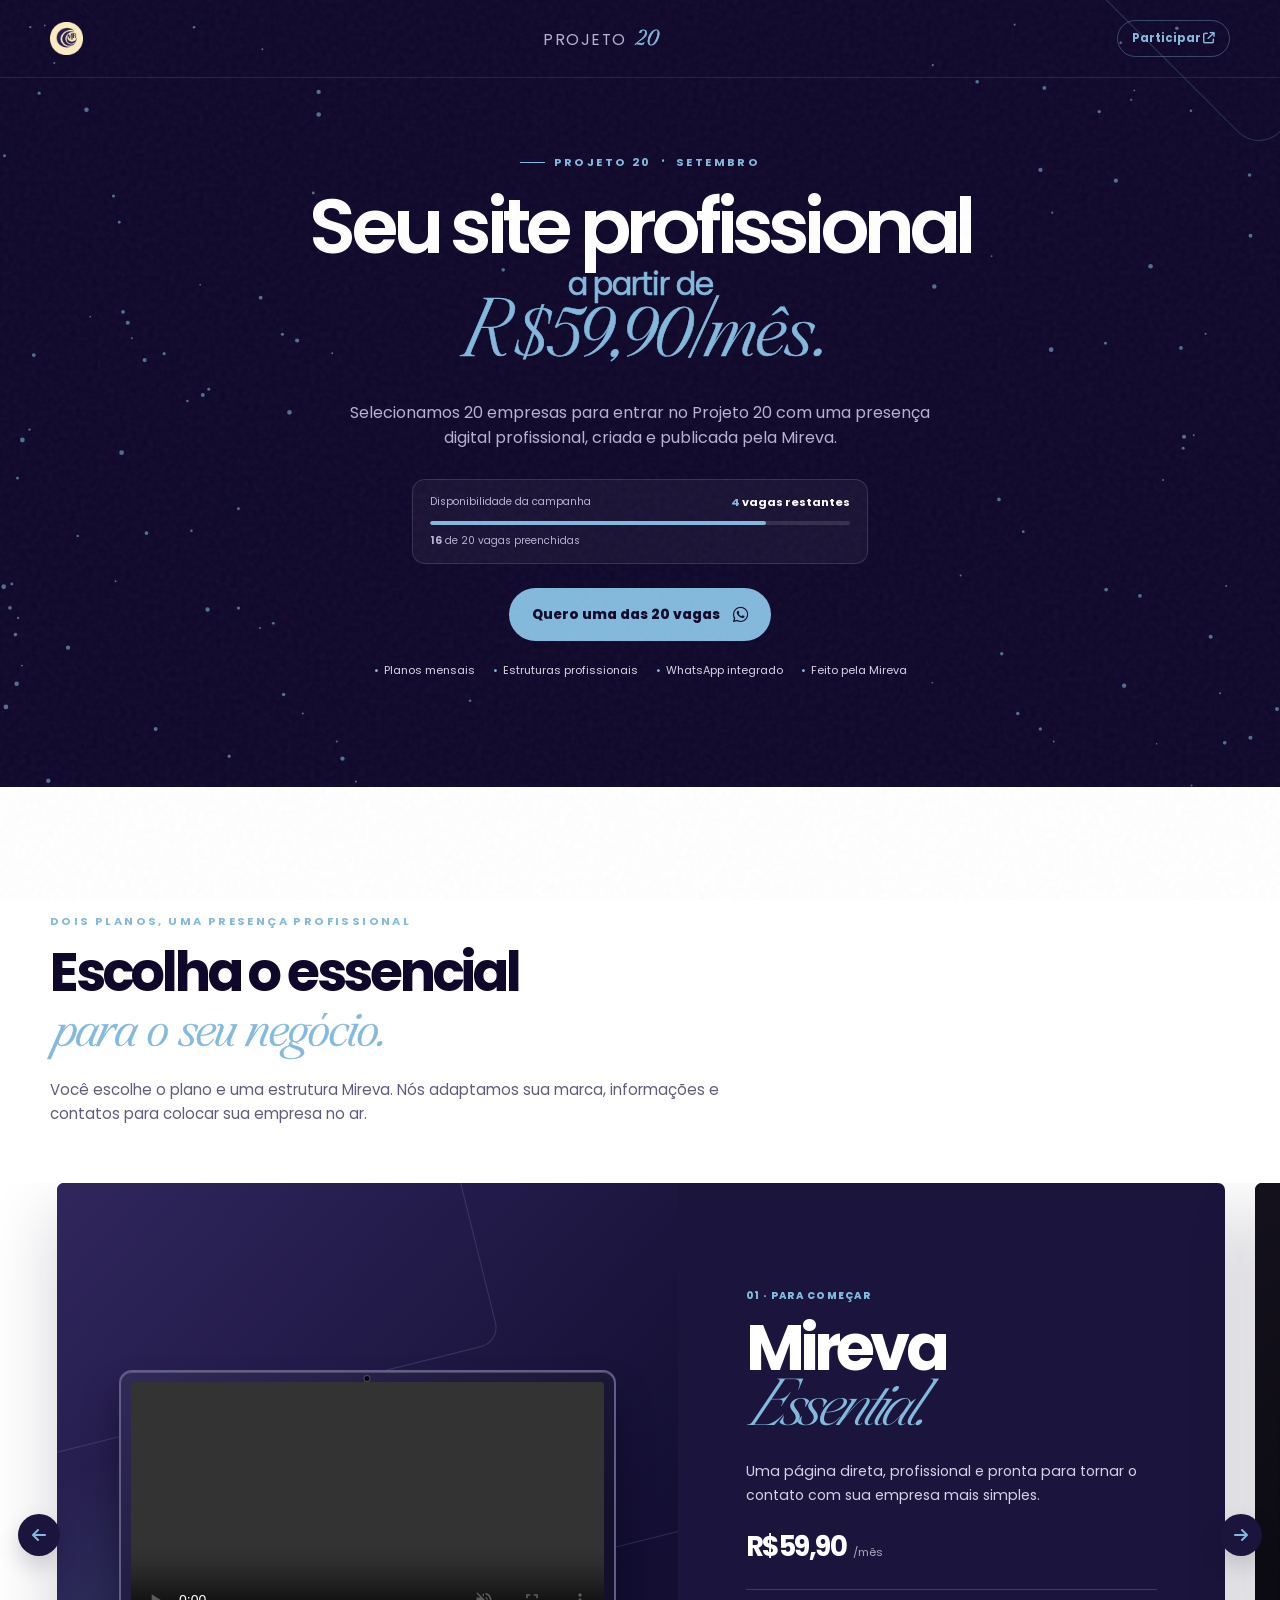
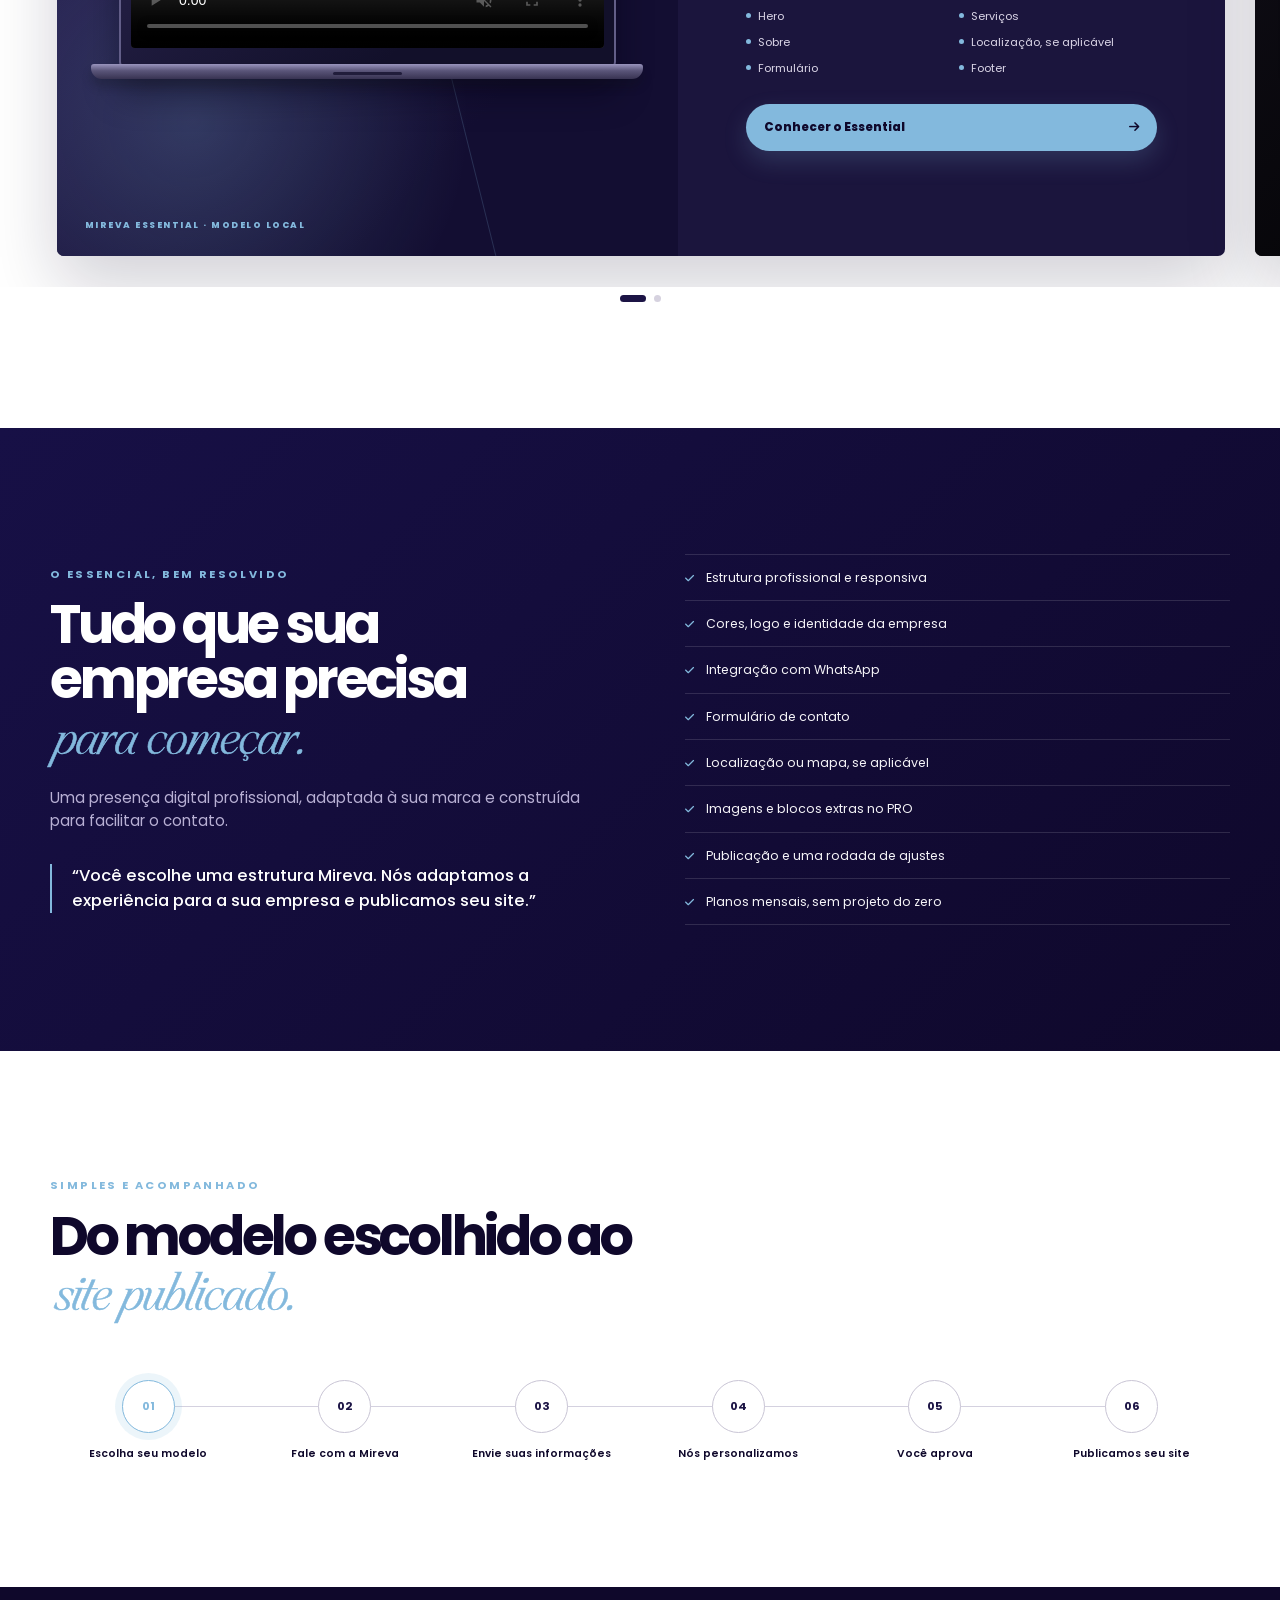
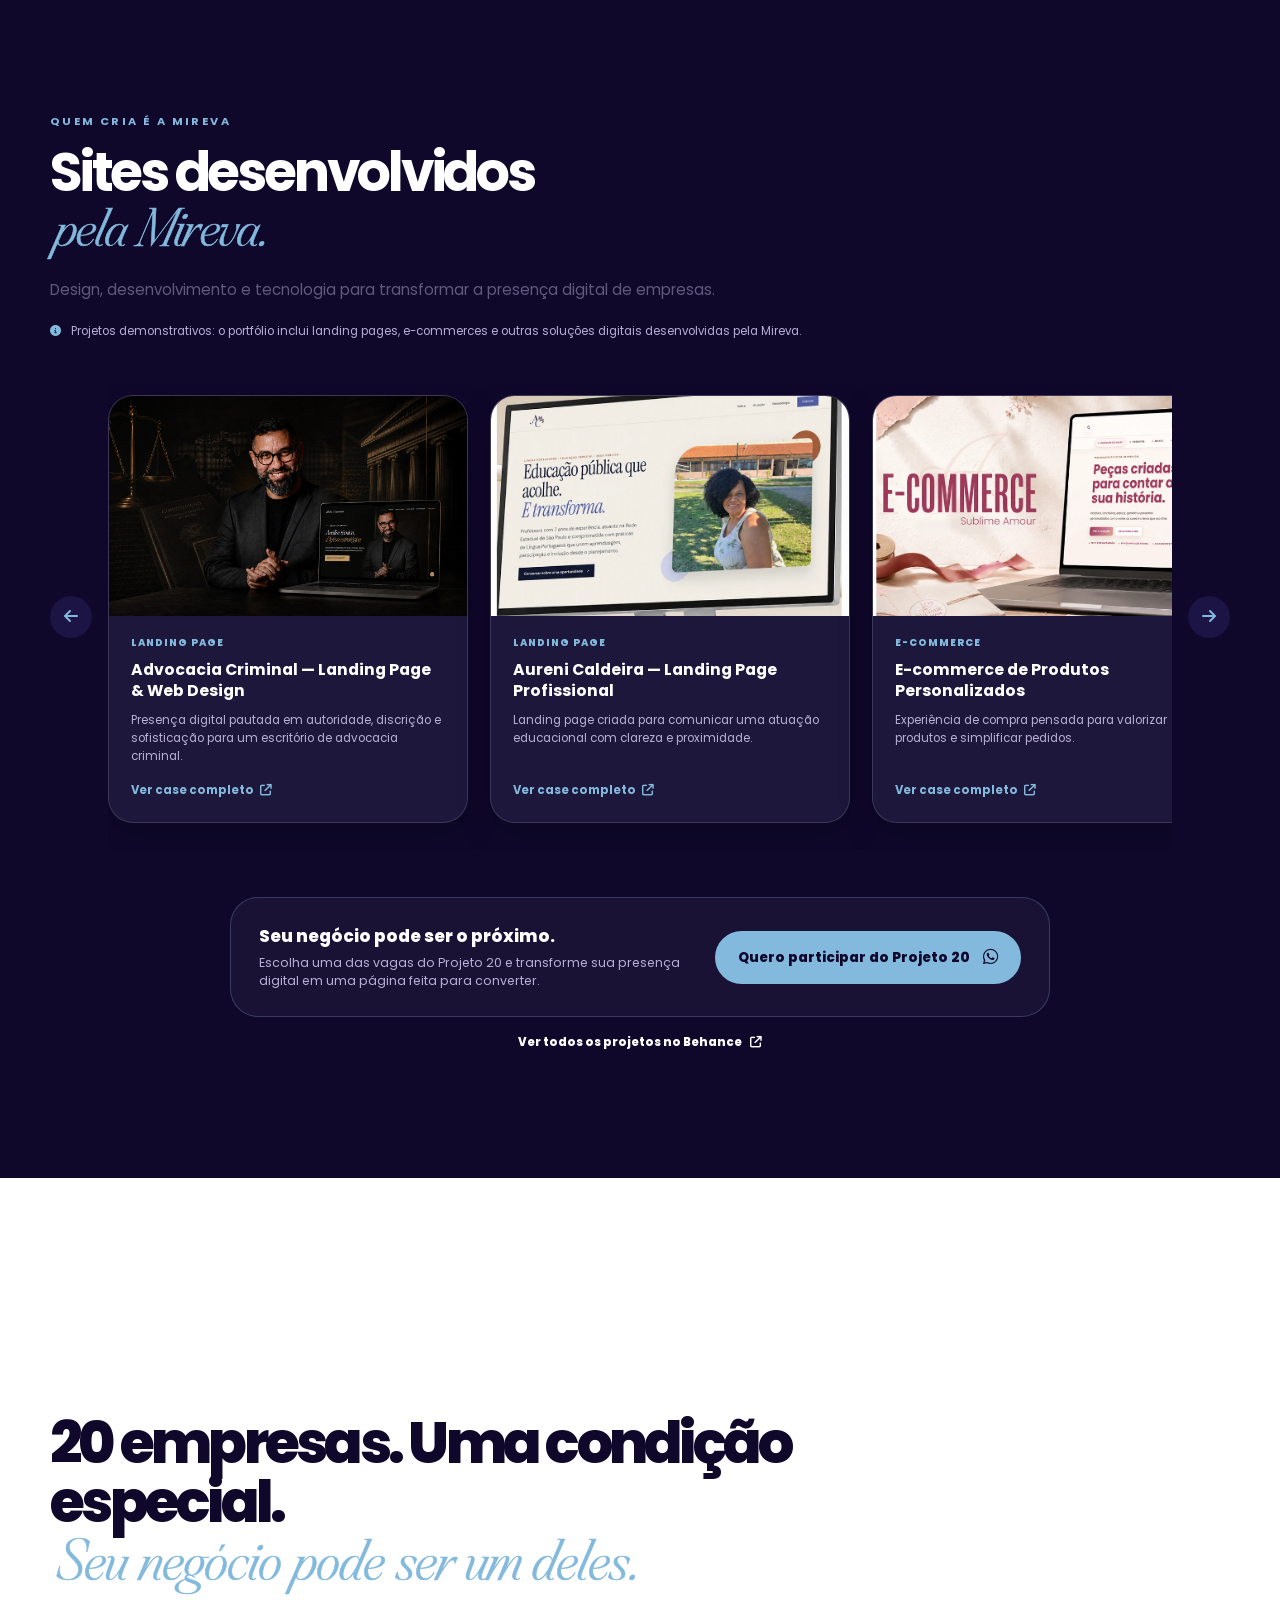
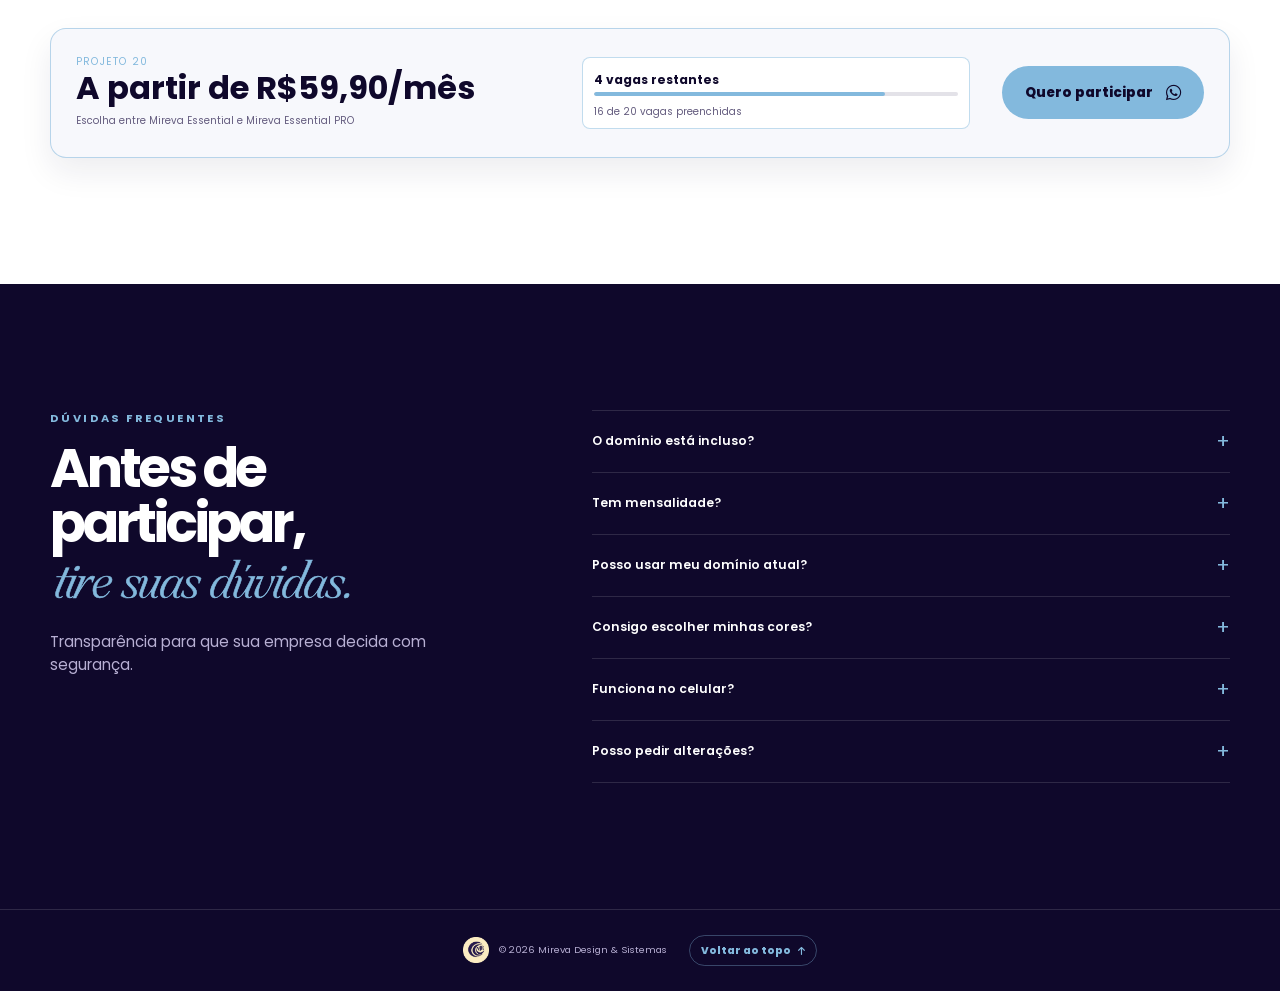
==== commit e5e60449: "Atualiza planos do Projeto 20" ====
--- a/projeto-20/index.html
+++ b/projeto-20/index.html
@@ -11,7 +11,7 @@
   <link rel="preconnect" href="https://fonts.gstatic.com" crossorigin>
   <link href="https://fonts.googleapis.com/css2?family=Poppins:wght@400;500;600;700;800&display=swap" rel="stylesheet">
   <link rel="stylesheet" href="https://cdnjs.cloudflare.com/ajax/libs/font-awesome/6.7.2/css/all.min.css">
-  <link rel="stylesheet" href="style.css?v=12">
+  <link rel="stylesheet" href="style.css?v=15">
 </head>
 <body>
   <div class="p20-grain" aria-hidden="true"></div>
@@ -49,8 +49,8 @@
           <button class="p20-plan-arrow p20-plan-prev" type="button" aria-label="Ver plano anterior"><i class="fa-solid fa-arrow-left"></i></button>
           <div class="p20-plan-track" id="p20PlanCarousel">
             <article class="p20-plan-slide p20-plan-essential">
-              <div class="p20-plan-visual p20-essential-visual" aria-hidden="true"><div class="p20-essential-browser"><span></span><b>Seu negócio<br><em>começa aqui.</em></b><i>CONHEÇA NOSSOS SERVIÇOS</i><div class="p20-essential-lines"><u></u><u></u><u></u></div></div><small>MIREVA ESSENTIAL</small></div>
-              <div class="p20-plan-copy"><p class="p20-plan-label">01 · PARA COMEÇAR</p><h3>Mireva <em>Essential.</em></h3><p class="p20-plan-description">Uma página direta, profissional e pronta para tornar o contato com sua empresa mais simples.</p><div class="p20-plan-price"><strong>R$59,90</strong><span>/mês</span></div><ul><li>Hero</li><li>Serviços</li><li>Sobre</li><li>Localização, se aplicável</li><li>Formulário</li><li>Footer</li></ul><a class="p20-plan-cta p20-whatsapp" data-message="Olá, Mireva! Quero participar do Projeto 20 com o Mireva Essential." href="#vagas">Quero o Essential <i class="fa-solid fa-arrow-right"></i></a></div>
+              <div class="p20-plan-visual p20-essential-visual"><div class="p20-plan-essential-laptop p20-laptop"><span class="p20-laptop-camera" aria-hidden="true"></span><div class="p20-laptop-screen"><video muted loop playsinline controls preload="metadata" aria-label="Vídeo de demonstração do Mireva Essential, Casa Lume"><source src="assets/videos/essential-local-casa-lume.mp4" type="video/mp4">Seu navegador não suporta vídeo.</video></div></div><small>MIREVA ESSENTIAL · MODELO LOCAL</small></div>
+              <div class="p20-plan-copy"><p class="p20-plan-label">01 · PARA COMEÇAR</p><h3>Mireva <em>Essential.</em></h3><p class="p20-plan-description">Uma página direta, profissional e pronta para tornar o contato com sua empresa mais simples.</p><div class="p20-plan-price"><strong>R$59,90</strong><span>/mês</span></div><ul><li>Hero</li><li>Serviços</li><li>Sobre</li><li>Localização, se aplicável</li><li>Formulário</li><li>Footer</li></ul><a class="p20-plan-cta" href="essential.html">Conhecer o Essential <i class="fa-solid fa-arrow-right"></i></a></div>
             </article>
             <article class="p20-plan-slide p20-plan-pro">
               <div class="p20-plan-visual p20-pro-visual"><div class="p20-laptop"><span class="p20-laptop-camera" aria-hidden="true"></span><div class="p20-laptop-screen"><video muted loop playsinline controls preload="metadata" aria-label="Vídeo de demonstração do Mireva Essential PRO"><source src="assets/videos/atlas-preview-optimized.mp4" type="video/mp4">Seu navegador não suporta vídeo.</video></div></div><small>IMAGENS · MAIS BLOCOS · MAIS PRESENÇA</small></div>
--- a/projeto-20/style.css
+++ b/projeto-20/style.css
@@ -74,8 +74,8 @@
 @media(prefers-reduced-motion:reduce){.p20-plan-track{scroll-behavior:auto}.p20-plan-cta,.p20-plan-arrow,.p20-plan-dots button{transition:none}}
 
 /* V2: carrossel mais editorial e menos contido em cards. */
-.p20-hero h1 em{white-space:normal}.p20-hero h1 em span{display:block;margin:0 0 -5px;font-family:Poppins,sans-serif;font-size:.56em;font-weight:600;letter-spacing:-.055em}.p20-plan-carousel{display:block;margin-top:58px}.p20-plan-track{gap:30px;padding:0 7vw 31px;cursor:grab}.p20-plan-track:active{cursor:grabbing}.p20-plan-slide{flex-basis:min(1260px,calc(100vw - 112px));min-height:600px;border-radius:7px;box-shadow:0 30px 70px rgba(16,10,45,.19)}.p20-plan-visual{padding:62px}.p20-plan-copy{padding:64px clamp(38px,5.3vw,88px)}.p20-plan-arrow{display:none}.p20-plan-dots{margin-top:8px}.p20-plan-dots button{background:#d6d2df}.p20-plan-dots button.is-active{background:#1c1445}.p20-essential-browser{transform:rotate(-5deg) translateY(-4px)}.p20-pro-visual .p20-laptop{transform:none}
-@media(max-width:780px){.p20-hero h1 em span{margin-bottom:0;font-size:.62em}.p20-plan-carousel{margin-top:38px}.p20-plan-track{gap:16px;padding:0 18px 21px}.p20-plan-slide{flex-basis:calc(100vw - 36px);border-radius:10px}.p20-plan-visual{padding:34px 24px}.p20-plan-copy{padding:34px 25px 30px}}
+.p20-hero h1 em{white-space:normal}.p20-hero h1 em span{display:block;margin:0 0 -2px;font-family:Poppins,sans-serif;font-size:.38em;font-weight:400;letter-spacing:-.035em}.p20-plan-carousel{display:block;margin-top:58px}.p20-plan-track{gap:30px;padding:0 7vw 31px;cursor:grab}.p20-plan-track:active{cursor:grabbing}.p20-plan-slide{flex-basis:min(1260px,calc(100vw - 112px));min-height:600px;border-radius:7px;box-shadow:0 30px 70px rgba(16,10,45,.19)}.p20-plan-visual{padding:62px}.p20-plan-copy{padding:64px clamp(38px,5.3vw,88px)}.p20-plan-arrow{display:none}.p20-plan-dots{margin-top:8px}.p20-plan-dots button{background:#d6d2df}.p20-plan-dots button.is-active{background:#1c1445}.p20-essential-browser{transform:rotate(-5deg) translateY(-4px)}.p20-pro-visual .p20-laptop{transform:none}
+@media(max-width:780px){.p20-hero h1 em span{margin-bottom:0;font-size:.45em}.p20-plan-carousel{margin-top:38px}.p20-plan-track{gap:16px;padding:0 18px 21px}.p20-plan-slide{flex-basis:calc(100vw - 36px);border-radius:10px}.p20-plan-visual{padding:34px 24px}.p20-plan-copy{padding:34px 25px 30px}}
 
 /* Navegação explícita para o carrossel no desktop. */
 @media(min-width:781px){.p20-plan-carousel{position:relative}.p20-plan-arrow{position:absolute;z-index:4;top:50%;display:grid;transform:translateY(-50%);background:#1b153d;box-shadow:0 10px 22px rgba(12,8,34,.16)}.p20-plan-prev{left:max(18px,calc((100vw - 1380px)/2))}.p20-plan-next{right:max(18px,calc((100vw - 1380px)/2))}.p20-plan-arrow:hover{transform:translateY(-50%) scale(1.08)}}
@@ -83,3 +83,20 @@
 /* Página de apresentação do Mireva Essential PRO. */
 .p20-pro-page{background:#070609;color:#fff}.p20-pro-page .p20-grain{position:fixed}.p20-pro-header{position:relative;z-index:5;display:grid;grid-template-columns:1fr auto 1fr;align-items:center;min-height:76px;padding:0 clamp(22px,4vw,64px);border-bottom:1px solid rgba(255,255,255,.1);background:rgba(5,5,7,.82);backdrop-filter:blur(12px)}.p20-pro-header .p20-brand{justify-self:start}.p20-pro-header .p20-brand img{display:block;width:31px;height:auto}.p20-pro-back{justify-self:center;display:inline-flex;align-items:center;gap:8px;color:#dad5e6;font-size:.68rem;font-weight:700}.p20-pro-back:hover{color:var(--p20-blue)}.p20-pro-header-cta{justify-self:end;display:inline-flex;align-items:center;gap:9px;padding:10px 15px;border-radius:999px;background:var(--p20-blue);color:var(--p20-ink);font-size:.67rem;font-weight:800}.p20-pro-hero{position:relative;overflow:hidden;padding:104px 0 94px;background:radial-gradient(circle at 80% 20%,rgba(131,185,221,.2),transparent 31%),radial-gradient(circle at 10% 92%,rgba(63,42,127,.32),transparent 34%),#070609}.p20-pro-hero:after{content:"";position:absolute;inset:0;background-image:linear-gradient(rgba(131,185,221,.08) 1px,transparent 1px),linear-gradient(90deg,rgba(131,185,221,.08) 1px,transparent 1px);background-size:68px 68px;mask-image:linear-gradient(90deg,#000,transparent 78%);pointer-events:none}.p20-pro-hero-grid{position:relative;z-index:1;display:grid;grid-template-columns:.9fr 1.1fr;align-items:center;gap:76px}.p20-pro-eyebrow{margin-bottom:17px;color:var(--p20-blue);font-size:.67rem;font-weight:800;letter-spacing:1.7px}.p20-pro-hero h1{max-width:620px;font-size:clamp(4.2rem,8vw,7.2rem);font-weight:700;letter-spacing:-.085em;line-height:.85}.p20-pro-hero h1 em,.p20-pro-heading h2 em,.p20-pro-model-copy h3 em,.p20-pro-final h2 em{display:block;color:var(--p20-blue);font-family:Griffiths,Georgia,serif;font-size:1.02em;font-style:normal;font-weight:400;letter-spacing:-.035em}.p20-pro-lead{max-width:535px;margin:26px 0 22px;color:#c4bfce;font-size:.96rem;line-height:1.68}.p20-pro-price{display:flex;align-items:baseline;gap:8px;margin-bottom:27px}.p20-pro-price span{color:#aaa3b8;font-size:.7rem}.p20-pro-price strong{font-size:2rem;letter-spacing:-.065em}.p20-pro-price b{color:#aaa3b8;font-size:.72rem;font-weight:500}.p20-pro-primary{display:inline-flex;align-items:center;justify-content:center;gap:12px;padding:16px 22px;border-radius:999px;background:var(--p20-blue);color:var(--p20-ink);font-size:.78rem;font-weight:800;box-shadow:0 12px 27px rgba(131,185,221,.2);transition:transform .2s,filter .2s}.p20-pro-primary:hover{color:var(--p20-ink);filter:brightness(1.06);transform:translateY(-2px)}.p20-pro-hero-note{display:flex;align-items:center;gap:8px;margin-top:17px;color:#bdb6cd;font-size:.67rem}.p20-pro-hero-note i{color:var(--p20-blue)}.p20-pro-hero-media{position:relative;display:grid;place-items:center;min-height:450px}.p20-pro-orbit{position:absolute;border:1px solid rgba(131,185,221,.24);border-radius:50%}.p20-pro-orbit-a{width:470px;height:470px}.p20-pro-orbit-b{width:630px;height:630px;border-color:rgba(255,255,255,.08)}.p20-pro-hero-laptop{position:relative;z-index:1;width:min(100%,640px)!important;transform:none!important}.p20-pro-hero-laptop .p20-laptop-screen video{display:block;width:100%;height:100%;object-fit:cover}.p20-pro-video-label{position:absolute;z-index:2;right:6%;bottom:4%;color:var(--p20-blue);font-size:.57rem;font-weight:800;letter-spacing:1.35px}.p20-pro-includes{background:#fbfbfe;color:var(--p20-ink)}.p20-pro-heading{max-width:700px}.p20-pro-heading h2{margin-top:12px;font-size:clamp(2.8rem,5vw,4.8rem);line-height:.93;letter-spacing:-.077em}.p20-pro-heading>p:not(.p20-eyebrow){margin-top:19px;color:#665e7a;font-size:.89rem;line-height:1.65}.p20-pro-benefits{display:grid;grid-template-columns:repeat(3,1fr);gap:17px;margin-top:54px}.p20-pro-benefit{min-height:235px;padding:27px;border:1px solid #dedbe8;border-radius:14px;background:#fff}.p20-pro-benefit>i{display:grid;place-items:center;width:41px;height:41px;border-radius:10px;background:#e6f1f8;color:#1c1445;font-size:1rem}.p20-pro-benefit h3{margin-top:24px;font-size:1rem;letter-spacing:-.04em}.p20-pro-benefit p{margin-top:9px;color:#675f79;font-size:.72rem;line-height:1.6}.p20-pro-models{background:#0c0a12}.p20-pro-models .p20-pro-heading>p:not(.p20-eyebrow){color:#aaa3bb}.p20-pro-model-list{display:grid;gap:25px;margin-top:55px}.p20-pro-model{display:grid;grid-template-columns:1fr .98fr;min-height:455px;overflow:hidden;border:1px solid rgba(255,255,255,.14);border-radius:17px;background:linear-gradient(115deg,#181324,#0a0910)}.p20-pro-model-reverse{grid-template-columns:.98fr 1fr}.p20-pro-model-reverse .p20-pro-model-media{order:2}.p20-pro-model-media{position:relative;display:grid;place-items:center;padding:46px;background:radial-gradient(circle at 50% 45%,rgba(131,185,221,.2),transparent 52%),#12101a}.p20-pro-model-media:after{content:"";position:absolute;inset:0;background:linear-gradient(125deg,rgba(131,185,221,.08),transparent 42%);pointer-events:none}.p20-pro-model-laptop{position:relative;z-index:1;width:min(100%,520px)!important;transform:none!important}.p20-pro-model-laptop .p20-laptop-screen video{display:block;width:100%;height:100%;object-fit:cover}.p20-pro-model-copy{display:flex;flex-direction:column;justify-content:center;padding:48px clamp(33px,5vw,74px)}.p20-pro-model-copy>span{color:var(--p20-blue);font-size:.61rem;font-weight:800;letter-spacing:1.15px}.p20-pro-model-copy h3{margin-top:14px;font-size:clamp(2.4rem,4.2vw,4.1rem);line-height:.88;letter-spacing:-.075em}.p20-pro-model-copy p{margin:20px 0;color:#c4bed0;font-size:.82rem;line-height:1.66}.p20-pro-model-copy ul{display:grid;grid-template-columns:repeat(2,minmax(0,1fr));gap:8px 15px;margin:0;padding:17px 0 0;border-top:1px solid rgba(255,255,255,.15);list-style:none;color:#d4cedd;font-size:.65rem}.p20-pro-model-copy li{position:relative;padding-left:12px}.p20-pro-model-copy li:before{content:"";position:absolute;top:.5em;left:0;width:5px;height:5px;border-radius:50%;background:var(--p20-blue)}.p20-pro-text-cta{display:inline-flex;align-items:center;justify-content:space-between;width:min(100%,398px);margin-top:27px;padding:13px 15px;border-radius:999px;background:var(--p20-blue);color:var(--p20-ink);font-size:.69rem;font-weight:800}.p20-pro-text-cta:hover{color:var(--p20-ink);filter:brightness(1.06)}.p20-pro-boundary{background:#fff;color:var(--p20-ink)}.p20-pro-boundary-grid{display:grid;grid-template-columns:.94fr 1.06fr;gap:90px;align-items:start}.p20-pro-boundary-copy{padding-top:20px}.p20-pro-boundary-copy p{color:#625b74;font-size:.86rem;line-height:1.75}.p20-pro-boundary-copy p+p{margin-top:15px}.p20-pro-boundary-copy a{display:inline-flex;align-items:center;gap:9px;margin-top:27px;color:#1c1445;font-size:.73rem;font-weight:800}.p20-pro-boundary-copy a i{color:#5e9ec9}.p20-pro-final{padding:110px 0;background:radial-gradient(circle at 88% 55%,rgba(131,185,221,.2),transparent 34%),#171046}.p20-pro-final-inner{max-width:850px;text-align:center}.p20-pro-final h2{margin-top:15px;font-size:clamp(3rem,6vw,5.5rem);line-height:.9;letter-spacing:-.082em}.p20-pro-final h2 em{font-size:1em}.p20-pro-final-inner>p:not(.p20-eyebrow){max-width:590px;margin:23px auto 28px;color:#c4bdd4;font-size:.88rem;line-height:1.65}
 @media(max-width:780px){.p20-pro-header{grid-template-columns:1fr auto;padding:0 18px;min-height:64px}.p20-pro-back{display:none}.p20-pro-header-cta{padding:9px 12px;font-size:.62rem}.p20-pro-hero{padding:76px 0 65px}.p20-pro-hero-grid{grid-template-columns:1fr;gap:42px}.p20-pro-hero h1{font-size:clamp(4rem,18vw,5.4rem)}.p20-pro-lead{font-size:.83rem;margin:20px 0}.p20-pro-hero-media{min-height:270px}.p20-pro-orbit-a{width:280px;height:280px}.p20-pro-orbit-b{width:390px;height:390px}.p20-pro-video-label{right:0;font-size:.48rem}.p20-pro-benefits{grid-template-columns:1fr;gap:11px;margin-top:36px}.p20-pro-benefit{min-height:0;padding:22px}.p20-pro-heading h2{font-size:clamp(2.6rem,12vw,3.5rem)}.p20-pro-heading>p:not(.p20-eyebrow){font-size:.8rem}.p20-pro-model-list{gap:16px;margin-top:38px}.p20-pro-model,.p20-pro-model-reverse{grid-template-columns:1fr;min-height:0}.p20-pro-model-reverse .p20-pro-model-media{order:initial}.p20-pro-model-media{min-height:265px;padding:32px 22px}.p20-pro-model-copy{padding:31px 23px 27px}.p20-pro-model-copy h3{font-size:3.05rem}.p20-pro-model-copy p{font-size:.77rem;margin:16px 0}.p20-pro-model-copy ul{font-size:.6rem;gap:8px 9px}.p20-pro-text-cta{margin-top:22px;font-size:.65rem}.p20-pro-boundary-grid{grid-template-columns:1fr;gap:19px}.p20-pro-boundary-copy{padding-top:0}.p20-pro-boundary-copy p{font-size:.79rem}.p20-pro-final{padding:76px 0}.p20-pro-final h2{font-size:clamp(3rem,13vw,4.15rem)}.p20-pro-final-inner>p:not(.p20-eyebrow){font-size:.8rem}.p20-pro-page .p20-footer{padding-bottom:28px}}
+
+/* Variação Essential: mockups estáticos até a entrada dos vídeos. */
+.p20-essential-page{background:#171046}.p20-essential-page .p20-pro-header{background:rgba(23,16,70,.84)}.p20-essential-page .p20-pro-hero{background:radial-gradient(circle at 79% 22%,rgba(131,185,221,.2),transparent 31%),radial-gradient(circle at 8% 92%,rgba(91,74,178,.3),transparent 34%),#171046}.p20-essential-page .p20-pro-models{background:#171046}.p20-essential-page .p20-pro-model{background:linear-gradient(115deg,#241b55,#16113a)}.p20-essential-page .p20-pro-model-media{background:radial-gradient(circle at 50% 45%,rgba(131,185,221,.2),transparent 52%),#1d1647}.p20-essential-page .p20-pro-final{background:radial-gradient(circle at 88% 55%,rgba(131,185,221,.2),transparent 34%),#0e0a2d}.p20-essential-hero-mock,.p20-essential-page-mock{position:relative;z-index:1;overflow:hidden;border:2px solid rgba(195,213,236,.55);border-radius:12px;background:#f9f9fc;color:#171046;box-shadow:0 28px 58px rgba(3,1,20,.42)}.p20-essential-hero-mock{width:min(100%,565px);min-height:350px;padding:20px;transform:rotate(-3deg)}.p20-essential-mock-top{display:flex;align-items:center;gap:8px;padding-bottom:20px;border-bottom:1px solid #deddea}.p20-essential-mock-top b{margin-right:auto;font-size:.5rem;letter-spacing:.55px}.p20-essential-mock-top i{width:6px;height:6px;border-radius:50%;background:#b7d5e9}.p20-essential-mock-content{padding:47px 26px 0}.p20-essential-mock-content>span,.p20-essential-page-mock>b{display:block;max-width:380px;font-size:clamp(1.8rem,3vw,3.4rem);font-weight:700;letter-spacing:-.075em;line-height:.94}.p20-essential-mock-content p{max-width:260px;margin-top:16px;color:#625a7b;font-size:.65rem;line-height:1.55}.p20-essential-mock-content strong,.p20-essential-page-mock>span{display:inline-flex;align-items:center;gap:9px;margin-top:21px;padding:10px 12px;background:#171046;color:#fff;font-size:.52rem;letter-spacing:.45px}.p20-essential-mock-content>div,.p20-essential-page-mock>div:last-child{display:grid;grid-template-columns:repeat(3,1fr);gap:8px;margin-top:30px}.p20-essential-mock-content u,.p20-essential-page-mock u{height:47px;border-radius:4px;background:#dceaf4;text-decoration:none}.p20-essential-page-mock{width:min(100%,445px);min-height:267px;padding:18px;transform:rotate(-3deg)}.p20-essential-page-mock .p20-essential-mock-top{padding-bottom:17px}.p20-essential-page-mock>b{margin:29px 12px 0;font-size:clamp(1.55rem,3vw,2.55rem)}.p20-essential-page-mock>b em{font-family:Griffiths,Georgia,serif;font-style:normal;font-weight:400}.p20-essential-page-mock>span{margin:17px 12px 0}.p20-essential-page-mock>div:last-child{margin:22px 12px 0}.p20-essential-page-mock u{height:30px}.p20-essential-mock-professional{background:#f1eef8;color:#2a1b55;transform:rotate(3deg)}.p20-essential-mock-professional>span{background:#6a578c}.p20-essential-mock-company{background:#eef4f1;color:#163137;transform:rotate(-2deg)}.p20-essential-mock-company>span{background:#21434a}.p20-essential-mock-company u{background:#c9ddd9}
+@media(max-width:780px){.p20-essential-hero-mock{min-height:244px;padding:15px}.p20-essential-mock-content{padding:31px 17px 0}.p20-essential-mock-content>span{font-size:2.1rem}.p20-essential-mock-content p{font-size:.57rem;margin-top:11px}.p20-essential-mock-content>div{margin-top:18px}.p20-essential-mock-content u{height:30px}.p20-essential-page-mock{min-height:220px;padding:14px}.p20-essential-page-mock>b{margin:22px 8px 0;font-size:2rem}.p20-essential-page-mock>span{margin:13px 8px 0}.p20-essential-page-mock>div:last-child{margin:17px 8px 0}}
+
+/* Vídeo gravado para a estrutura Empresa do Mireva Essential. */
+.p20-essential-video-frame{position:relative;z-index:1;width:min(100%,510px);overflow:hidden;border:2px solid rgba(195,213,236,.4);border-radius:10px;background:#08080a;box-shadow:0 26px 48px rgba(0,0,0,.34)}.p20-essential-video-frame video{display:block;width:100%;aspect-ratio:16/9;object-fit:cover}.p20-essential-video-frame span{position:absolute;left:12px;bottom:10px;padding:5px 7px;background:rgba(8,8,10,.76);color:#fff;font-size:.48rem;font-weight:800;letter-spacing:.85px;pointer-events:none}@media(max-width:780px){.p20-essential-video-frame{width:min(100%,390px)}}
+
+/* Todos os vídeos do Essential apresentados em notebook. */
+.p20-essential-hero-laptop,.p20-essential-video-laptop,.p20-plan-essential-laptop{position:relative;z-index:1;transform:none!important}.p20-essential-hero-laptop{width:min(100%,620px)!important}.p20-essential-hero-laptop .p20-laptop-screen video,.p20-essential-video-laptop .p20-laptop-screen video,.p20-plan-essential-laptop .p20-laptop-screen video{display:block;width:100%;height:100%;object-fit:cover}.p20-essential-video-laptop{width:min(100%,510px)!important}.p20-essential-video-laptop>span{position:absolute;z-index:3;left:11px;bottom:29px;padding:5px 7px;background:rgba(7,5,18,.78);color:#fff;font-size:.48rem;font-weight:800;letter-spacing:.85px;pointer-events:none}.p20-plan-essential-laptop{width:min(100%,540px)!important}.p20-plan-essential-laptop .p20-laptop-screen{aspect-ratio:16/9}.p20-plan-essential-laptop video{aspect-ratio:16/9}.p20-essential-visual{background:radial-gradient(circle at 22% 80%,rgba(131,185,221,.22),transparent 38%),linear-gradient(133deg,#30265d,#130e32 74%)}@media(max-width:780px){.p20-essential-hero-laptop{width:min(100%,390px)!important}.p20-essential-video-laptop{width:min(100%,385px)!important}.p20-plan-essential-laptop{width:min(100%,390px)!important}}
+
+/* No celular, os dois planos ficam visíveis em sequência para facilitar a comparação. */
+@media(max-width:780px){.p20-plan-track{display:grid;grid-template-columns:1fr;overflow:visible;gap:18px;padding:0}.p20-plan-slide{width:100%;flex:none;scroll-snap-align:none}.p20-plan-dots{display:none}}
+
+/* Condições do plano visíveis sem poluir a hierarquia da oferta. */
+.p20-pro-plan-note{max-width:430px;margin:-14px 0 24px;color:#aaa3b8;font-size:.62rem;line-height:1.55}.p20-pro-plan-note i{margin-right:4px;color:var(--p20-blue)}
+@media(max-width:780px){.p20-pro-plan-note{margin-top:-10px;font-size:.59rem}}
